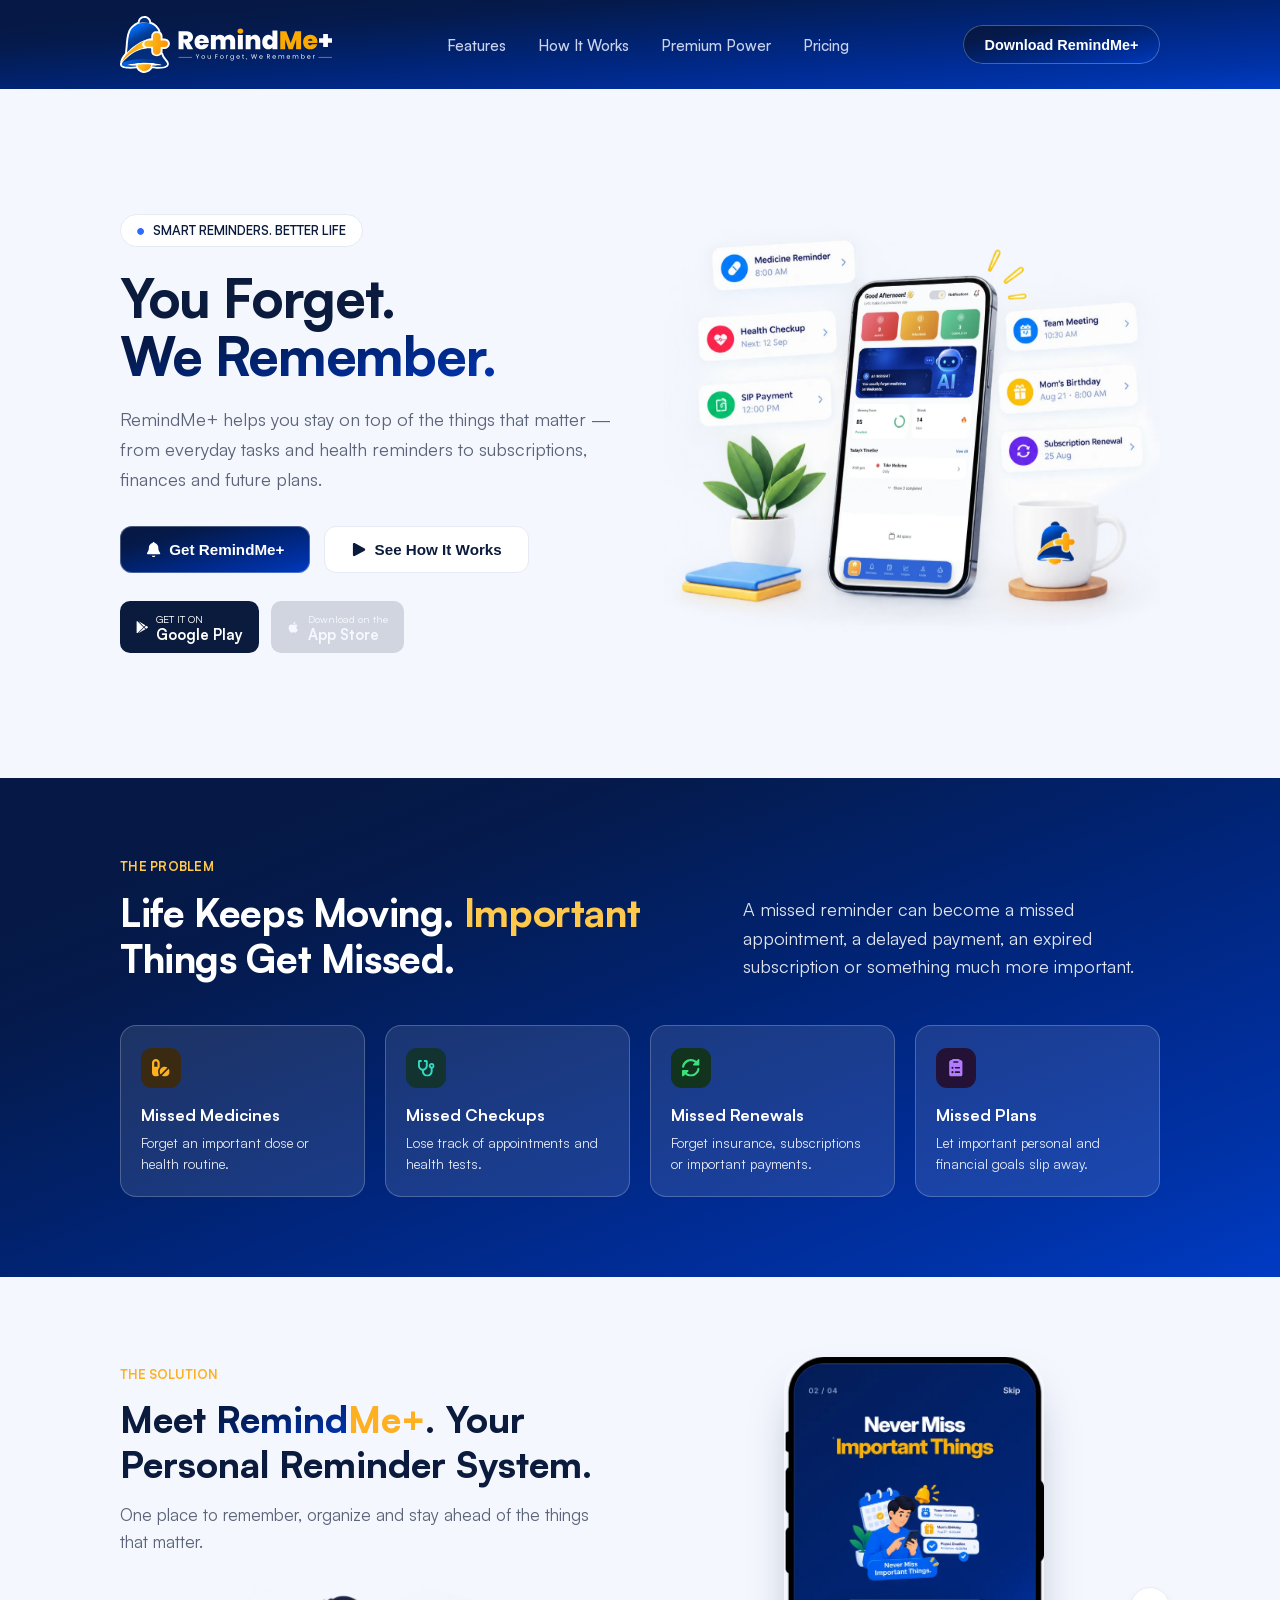
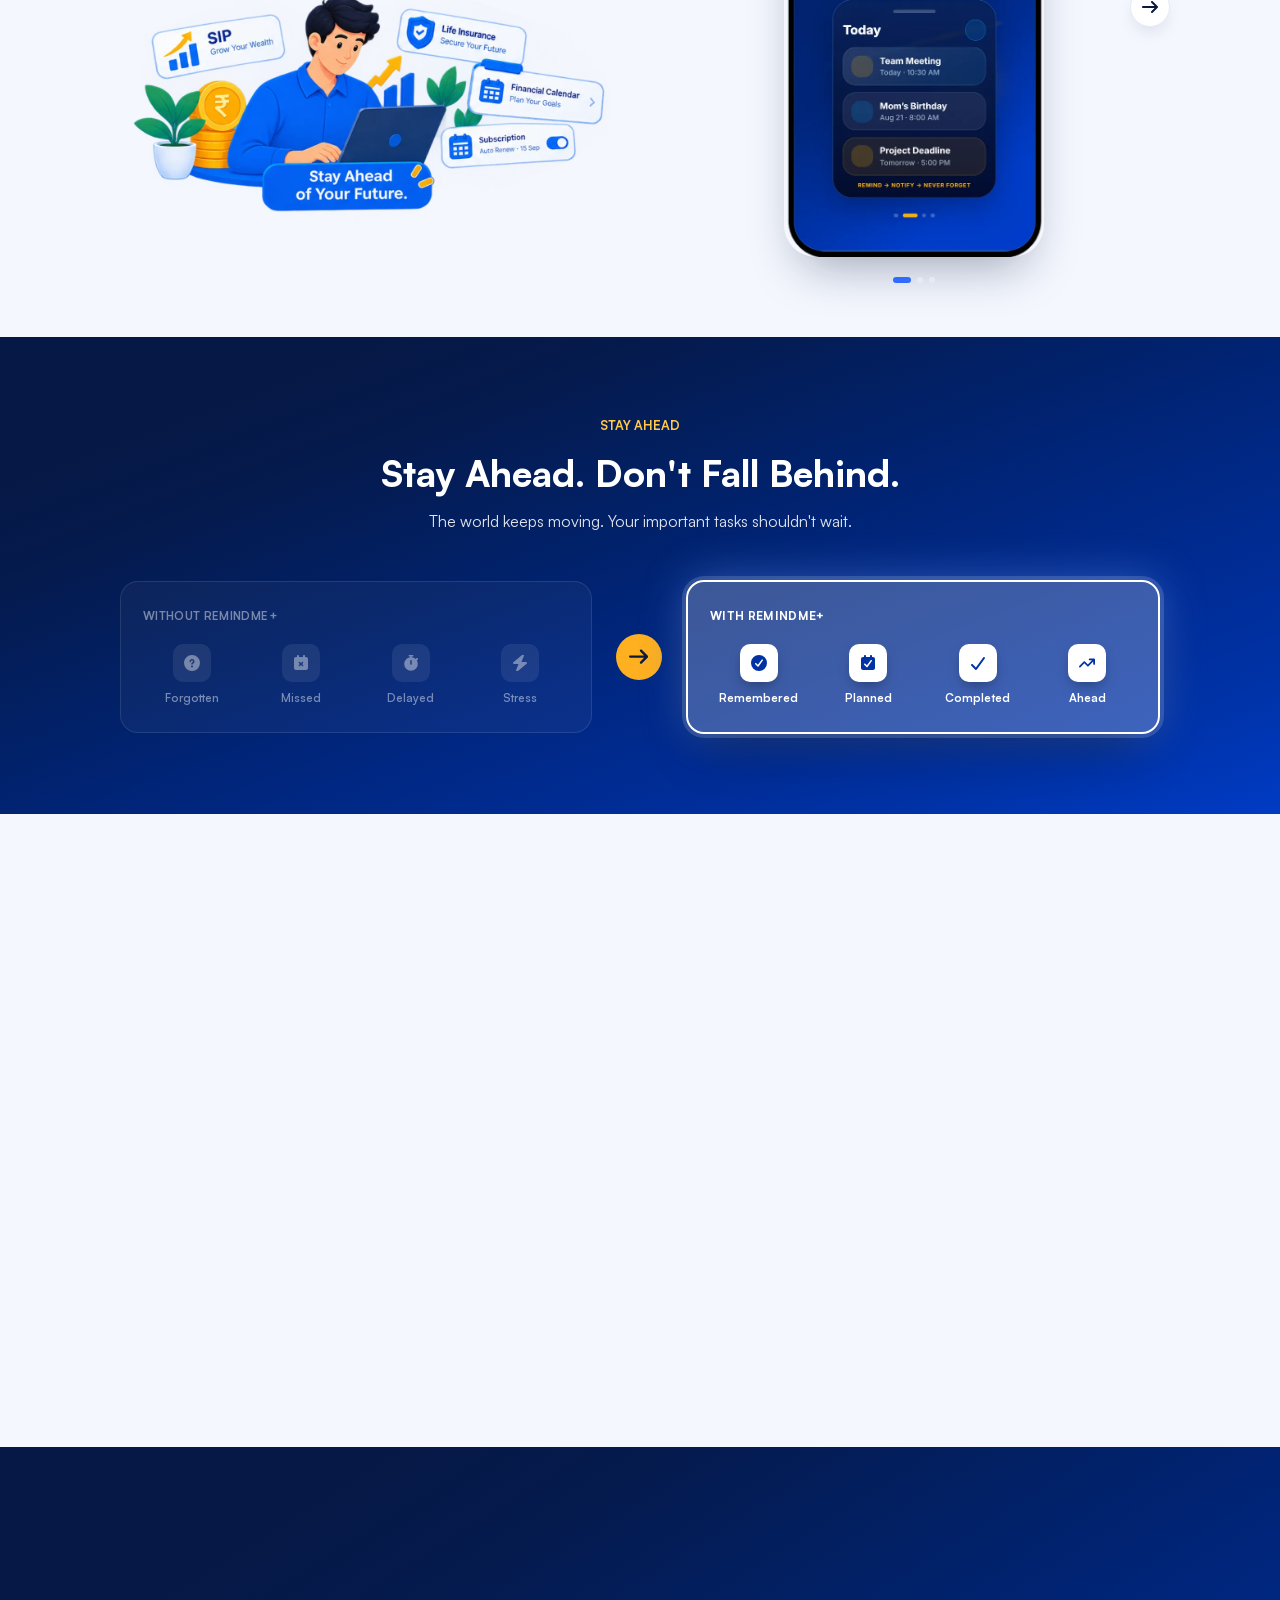
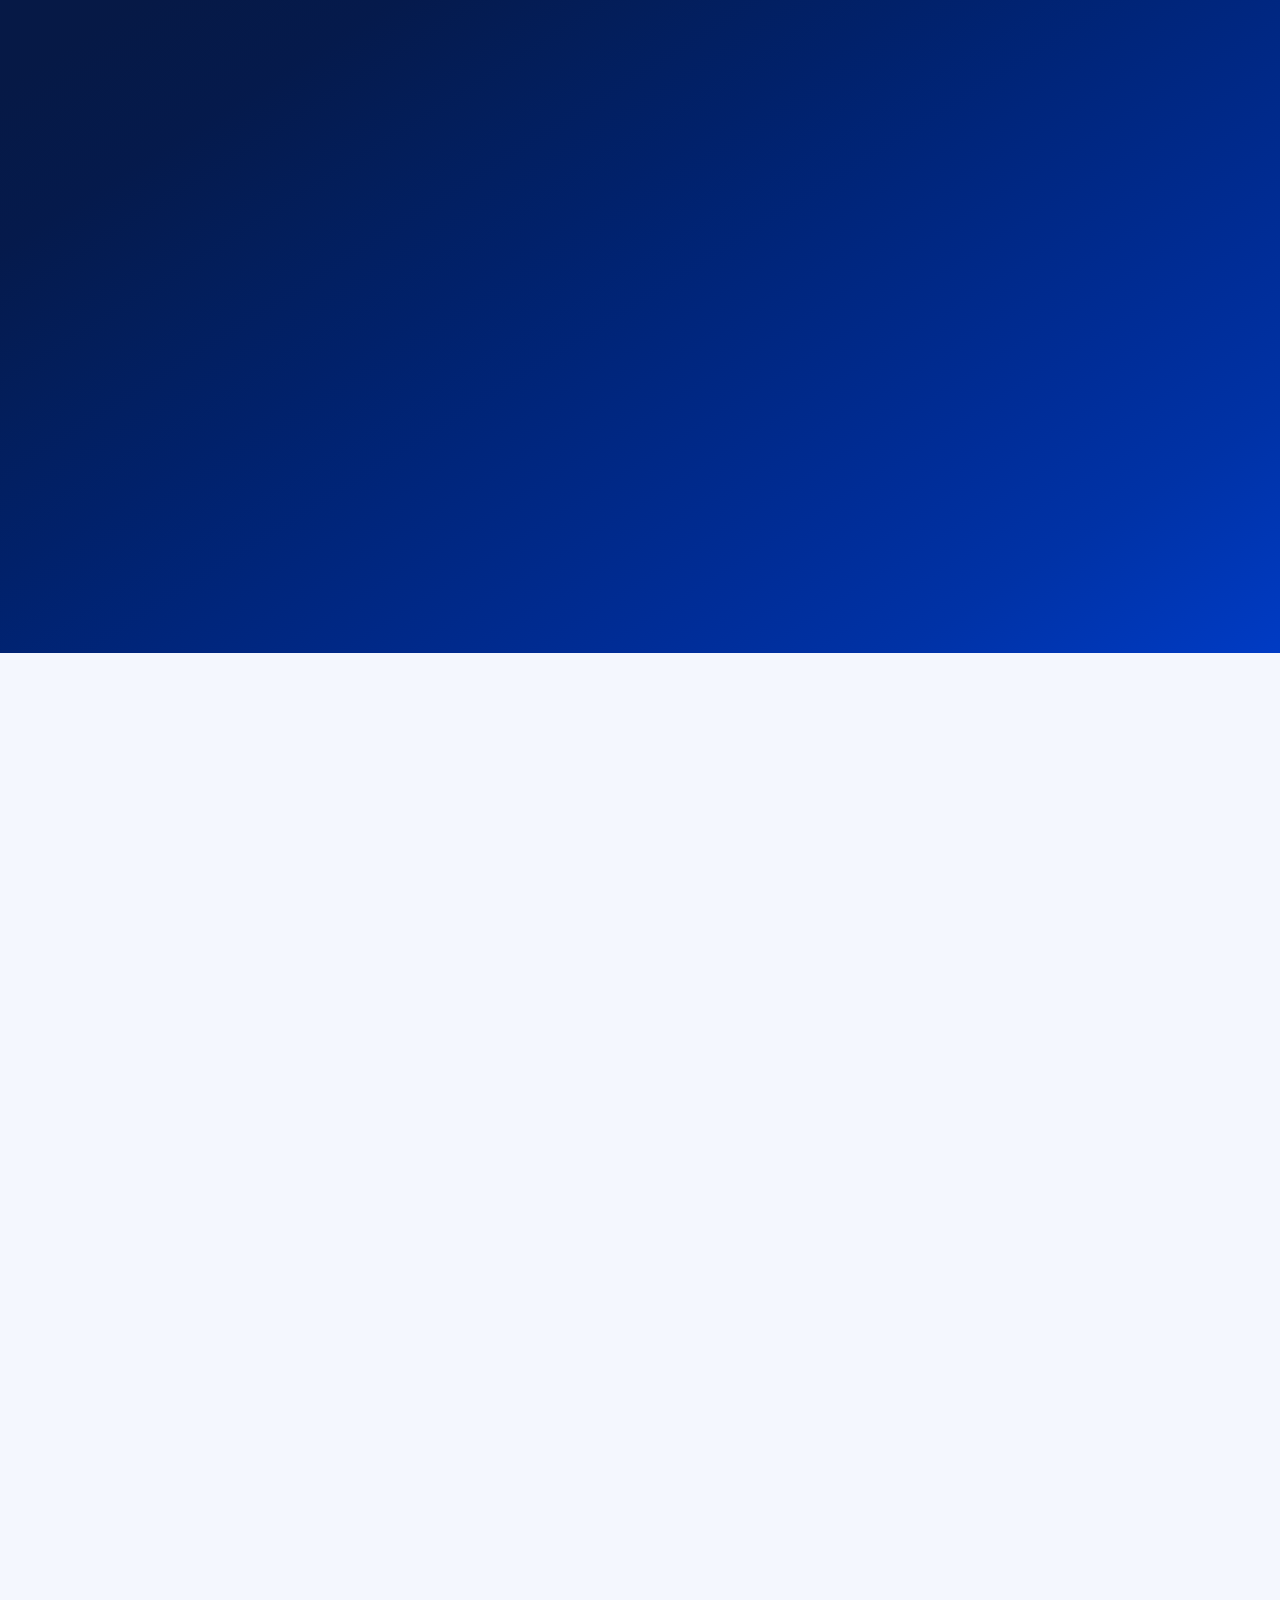
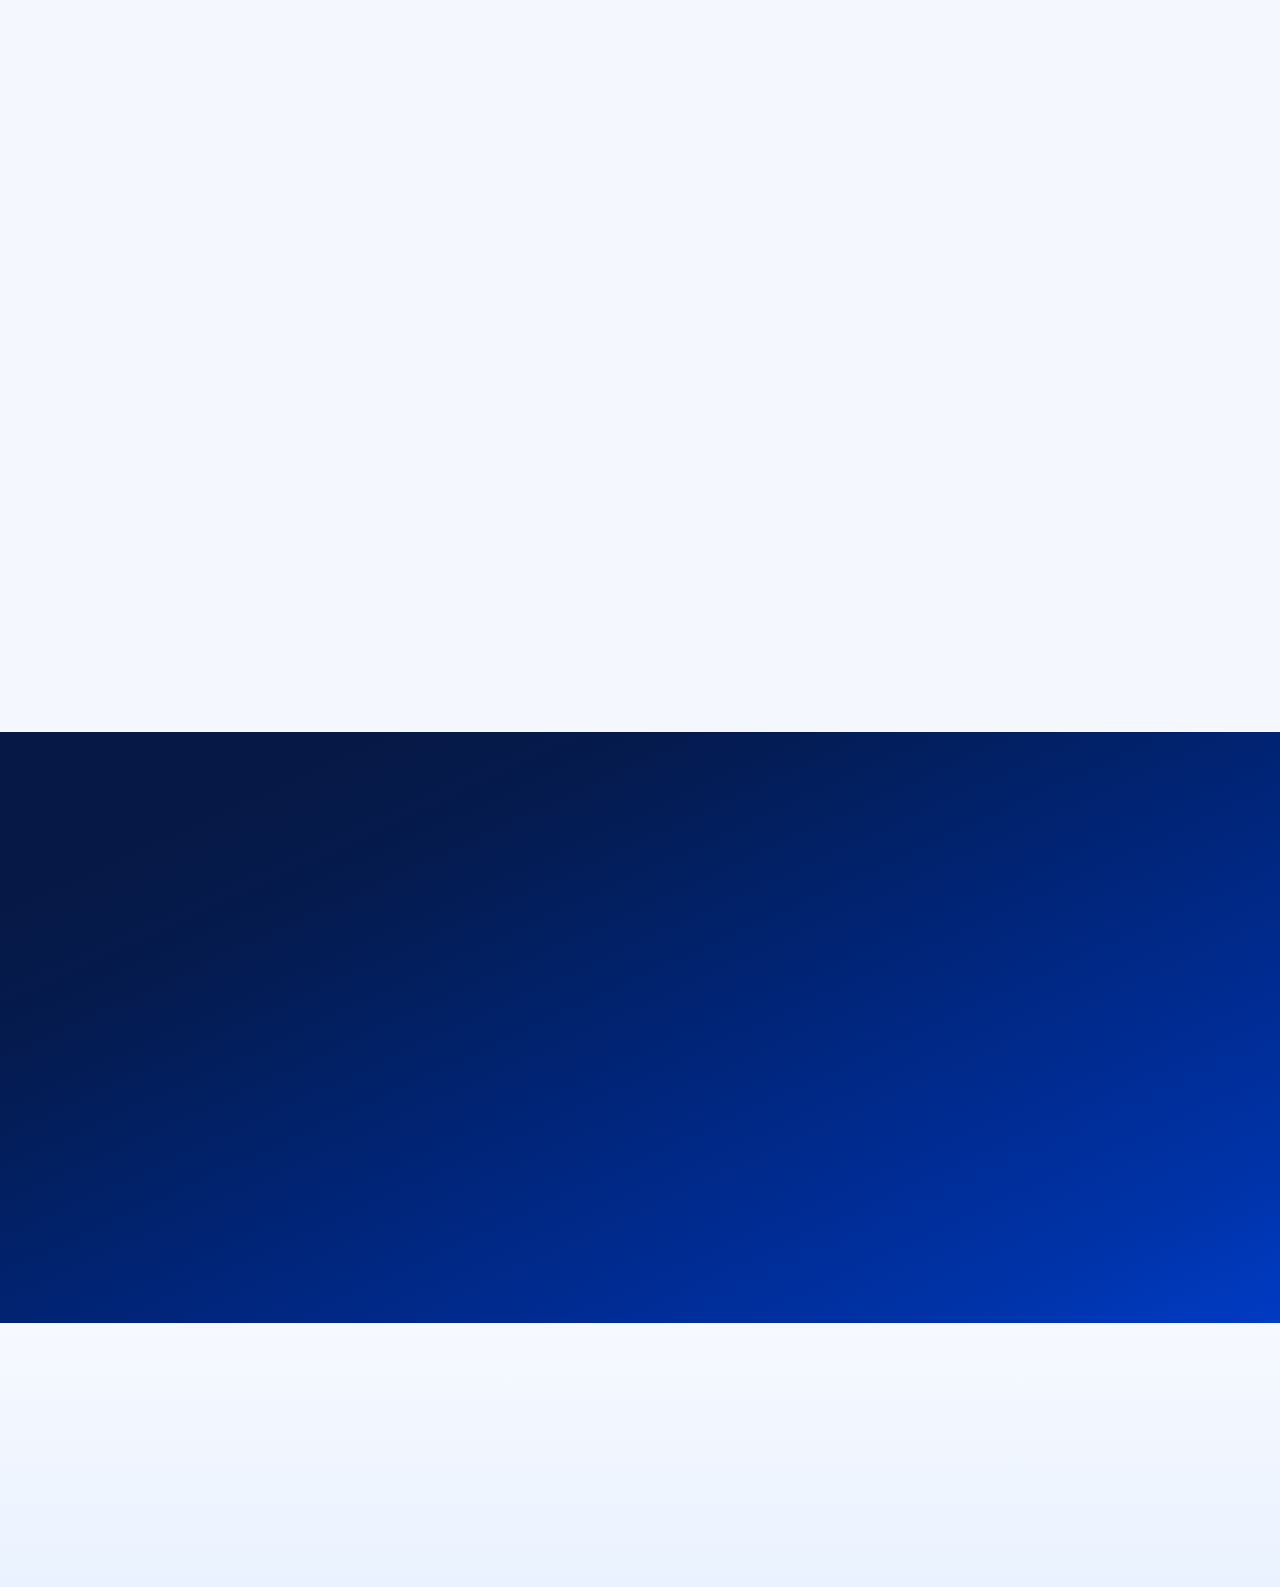
==== index.html @ c51f75a8 "latest updates" ====
<!DOCTYPE html>
<html lang="en">
<head>
<meta charset="UTF-8">
<meta name="color-scheme" content="light only">
<meta name="viewport" content="width=device-width, initial-scale=1, viewport-fit=cover">
<title>RemindMe+ | Smart Reminders. Better Life.</title>
<link rel="preload" href="fonts/Satoshi-Variable.woff2" as="font" type="font/woff2" crossorigin>
<link rel="preload" href="images/Hero_Section.webp" as="image" type="image/webp" fetchpriority="high">
<style>
  @font-face{
    font-family:'Satoshi';
    src:url('fonts/Satoshi-Variable.woff2') format('woff2');
    font-weight:300 900; font-style:normal; font-display:swap;
  }

  :root{
    color-scheme:light;
    --navy:#0B1B3D;
    --navy-2:#102554;
    --blue:#2F6BFF;
    --blue-dark:#2557d6;
    --bg:#F4F7FE;
    --ink:#0B1B3D;
    --muted:#5B6478;
    --card:#FFFFFF;
    --line:#E6EAF5;
    padding-top:env(safe-area-inset-top,0px);
    padding-bottom:env(safe-area-inset-bottom,0px);
  }
  *{box-sizing:border-box; margin:0; padding:0;}
  html{scroll-padding-top:env(safe-area-inset-top,0px); scroll-behavior:smooth;}
  @media (prefers-reduced-motion: reduce){
    html{scroll-behavior:auto;}
  }
  body{
    font-family:'Satoshi', system-ui, -apple-system, 'Segoe UI', sans-serif;
    background:var(--bg);
    color:var(--ink);
    -webkit-font-smoothing:antialiased;
    overflow-x:hidden;
  }
  img{max-width:100%; display:block;}
  .i{width:1em; height:1em; fill:currentColor; display:inline-block; vertical-align:-.125em; flex-shrink:0;}
  a{color:inherit; text-decoration:none;}

  /* NAV */
  header{
    background:var(--navy);
    padding-top:env(safe-area-inset-top,0px);
    position:sticky; top:0; z-index:50;
    transition:transform .3s ease;
  }
  header.header-hidden{transform:translateY(-100%);}
  .nav{
    max-width:1280px; margin:0 auto;
    display:flex; align-items:center; justify-content:space-between;
    padding:16px 24px;
  }
  .logo{display:flex; align-items:center; gap:10px; font-weight:800; font-size:1.15rem; color:#fff;}
  .nav-logo{height:57px; width:auto; display:block;}
  .logo-mark{
    width:34px; height:34px; border-radius:9px;
    background:linear-gradient(145deg,var(--blue),#5C8CFF);
    display:flex; align-items:center; justify-content:center;
    font-size:1rem;
  }
  .nav-links{display:flex; gap:32px; list-style:none;}
  .nav-links a{color:#C9D2EE; font-size:.95rem; font-weight:500; transition:color .15s;}
  .nav-links a:hover, .nav-links a:focus-visible{color:#fff;}
  .nav-cta{
    background:var(--blue); color:#fff; border-radius:999px;
    font-weight:600; font-size:.9rem; border:none; cursor:pointer;
    width:197px; height:39px; display:inline-flex; align-items:center; justify-content:center; white-space:nowrap;
    transition:background .2s ease, transform .2s cubic-bezier(.4,0,.2,1), box-shadow .2s ease;
  }
  .nav-cta:hover{background:var(--blue-dark); transform:scale(1.08); box-shadow:0 8px 20px rgba(47,107,255,.45);}
  .nav-right{display:flex; align-items:center; gap:20px;}
  .burger{display:none; background:none; border:none; cursor:pointer; padding:6px;}
  .burger span{display:block; width:22px; height:2px; background:#fff; margin:5px 0; border-radius:2px;}
  .mobile-menu{display:none; flex-direction:column; gap:4px; background:var(--navy-2); padding:8px 24px 20px;}
  .mobile-menu a{color:#C9D2EE; padding:10px 0; font-weight:500; border-bottom:1px solid rgba(255,255,255,.06);}

  /* HERO */
  .hero{
    max-width:1280px; margin:0 auto;
    display:grid; grid-template-columns:1fr 1fr; gap:48px;
    align-items:center;
    padding:88px 24px 96px;
  }
  .eyebrow{
    display:inline-flex; align-items:center; gap:8px;
    background:var(--card); border:1px solid var(--line);
    padding:7px 16px; border-radius:999px;
    font-size:.8rem; font-weight:600; color:var(--black);
    margin-bottom:22px;
  }
  .eyebrow::before{content:'●'; font-size:.55rem; color:var(--blue);}
  h1{
    font-size:clamp(2.2rem, 4.2vw, 4.5rem);
    line-height:1.08;
    font-weight:800;
    letter-spacing:-0.02em;
  }
  h1 .accent{color:var(--blue);}
  .lede{
    margin-top:20px; font-size:18px; line-height:1.65;
    color:var(--muted); max-width:46ch;
  }
  .hero-ctas{display:flex; gap:14px; margin-top:32px; flex-wrap:wrap;}
  .btn-primary{
    background:var(--blue); color:#fff; padding:14px 26px; border-radius:12px;
    font-weight:600; font-size:.95rem; display:inline-flex; align-items:center; gap:8px;
    border:none; cursor:pointer; transition:background .2s ease, transform .2s cubic-bezier(.4,0,.2,1), box-shadow .2s ease;
  }
  .btn-primary:hover{background:var(--blue-dark); transform:scale(1.08); box-shadow:0 8px 20px rgba(47,107,255,.45);}
  .btn-secondary{
    background:var(--card); color:var(--ink); padding:14px 26px; border-radius:12px;
    font-weight:600; font-size:.95rem; display:inline-flex; align-items:center; gap:8px;
    border:1px solid var(--line); cursor:pointer; transition:background .2s ease, transform .2s cubic-bezier(.4,0,.2,1), box-shadow .2s ease;
  }
  .btn-secondary:hover{background:var(--bg); transform:scale(1.08); box-shadow:0 8px 20px rgba(11,27,61,.2);}
  .store-badges{display:flex; gap:12px; margin-top:28px; align-items:center;}
  .badge{
    display:flex; align-items:center; gap:8px; padding:9px 16px;
    border-radius:10px; background:var(--navy); color:#fff; font-size:.78rem;
  }
  .badge.disabled{background:var(--card); color:var(--muted); border:1px solid var(--line);}
  .badge b{display:block; font-size:.92rem; line-height:1.1;}

  /* HERO VISUAL */
.hero-visual{
  position:relative; display:flex; align-items:center; justify-content:center;
  min-height:480px;
}
.hero-visual-img{
  width:100%; max-width:640px; height:auto; display:block;
}
  .phone{
    position:relative; width:250px; height:510px;
    background:#111726; border-radius:38px; border:6px solid #111726;
    box-shadow:0 30px 60px -20px rgba(11,27,61,.35);
    z-index:5; overflow:hidden;
  }
  .phone .notch{
    position:absolute; top:0; left:50%; transform:translateX(-50%);
    width:90px; height:22px; background:#111726; border-radius:0 0 14px 14px; z-index:3;
  }
  .phone-screen{
    position:absolute; inset:0; background:linear-gradient(180deg,#EEF3FF,#F7FAFF);
    padding:34px 14px 14px; display:flex; flex-direction:column; gap:10px;
  }
  .ps-row{display:flex; justify-content:space-between; font-size:.6rem; color:var(--navy); font-weight:600; padding:0 4px;}
  .ps-card{background:#fff; border-radius:14px; padding:10px; font-size:.62rem; color:var(--muted); box-shadow:0 4px 10px rgba(20,30,60,.06);}
  .ps-ai{background:linear-gradient(135deg,var(--blue),#6A8CFF); color:#fff; border-radius:14px; padding:12px; font-size:.62rem; display:flex; gap:8px; align-items:flex-start;}
  .ps-ai .dot{width:18px; height:18px; border-radius:50%; background:rgba(255,255,255,.25); flex-shrink:0;}
  .ps-grid{display:grid; grid-template-columns:repeat(3,1fr); gap:6px;}
  .ps-tile{border-radius:10px; padding:8px 4px; text-align:center; font-size:.58rem; font-weight:700; color:#fff;}
  .ps-nav{margin-top:auto; background:var(--navy); border-radius:14px; height:34px;}

  .float-card{
    position:absolute; background:var(--card); border-radius:14px;
    padding:10px 14px; box-shadow:0 10px 24px -8px rgba(20,30,60,.18);
    display:flex; align-items:center; gap:10px; z-index:6;
    border:1px solid var(--line); min-width:150px;
  }
  .float-card .ic{
    width:34px; height:34px; border-radius:10px; flex-shrink:0;
    display:flex; align-items:center; justify-content:center; font-size:1rem;
  }
  .float-card .fc-title{font-size:.72rem; font-weight:700;}
  .float-card .fc-sub{font-size:.65rem; color:var(--muted);}

  .fc-medicine{top:6%; left:-6%;} .fc-medicine .ic{background:#DCEBFF; color:#2F6BFF;}
  .fc-health{top:24%; left:-12%;} .fc-health .ic{background:#FFE3E8; color:#FF4D6A;}
  .fc-sip{top:44%; left:-8%;} .fc-sip .ic{background:#DFF6E8; color:#22A45D;}
  .fc-meeting{top:14%; right:-10%;} .fc-meeting .ic{background:#DCEBFF; color:#2F6BFF;}
  .fc-bday{top:34%; right:-14%;} .fc-bday .ic{background:#FFF1D6; color:#E8A013;}
  .fc-sub{top:54%; right:-10%;} .fc-sub .ic{background:#EDE0FF; color:#8A4DFF;}

  .deco{position:absolute; z-index:4;}
  .deco-plant{bottom:2%; left:-2%; width:70px; height:80px;}
  .deco-books{bottom:0; left:16%; width:110px; height:36px;}
  .deco-mug{bottom:4%; right:6%; width:60px; height:60px;}

  .plant-pot{width:44px; height:36px; background:#fff; border:1px solid var(--line); border-radius:6px 6px 14px 14px; margin:0 auto;}
  .plant-leaf{width:8px; height:44px; background:#3BAA5C; border-radius:50% 50% 50% 0; position:absolute; bottom:32px;}
  .books-stack .b1{height:14px; background:#2F6BFF; border-radius:3px; margin-bottom:3px;}
  .books-stack .b2{height:14px; background:#FFB020; border-radius:3px;}
  .mug{width:52px; height:44px; background:#fff; border:1px solid var(--line); border-radius:0 0 20px 20px; position:relative;}
  .mug::after{content:''; position:absolute; right:-14px; top:8px; width:16px; height:20px; border:5px solid #fff; border-left:none; border-radius:0 12px 12px 0;}

  /* PROBLEM SECTION */
  .problem{background:var(--navy); color:#fff; padding:80px 24px;}
  .problem-inner{max-width:1280px; margin:0 auto;}
  .problem-top{display:grid; grid-template-columns:1.4fr 1fr; gap:40px; align-items:end; margin-bottom:44px;}
  .problem-eyebrow{color:#FFB020; font-size:.8rem; font-weight:700; letter-spacing:.02em; margin-bottom:14px; display:block;}
  .problem-title{font-size:clamp(1.7rem,3vw,2.4rem); font-weight:800; line-height:1.2; letter-spacing:-0.01em;}
  .problem-title .hl{color:#FFB020;}
  .problem-desc{color:#AEB8DA; font-size:18px; line-height:1.6; max-width:1fr;}
  .problem-grid{display:grid; grid-template-columns:repeat(4,1fr); gap:20px;}
  .problem-card{
    background:rgba(255,255,255,.04); border:1px solid rgba(255,255,255,.08);
    border-radius:16px; padding:22px 20px; transition:transform .15s, background .15s;
  }
  .problem-card:hover{background:rgba(255,255,255,.07); transform:translateY(-3px);}
  .problem-ic{width:40px; height:40px; border-radius:11px; display:flex; align-items:center; justify-content:center; font-size:1.1rem; margin-bottom:16px;}
  .problem-card h3{font-size:1.02rem; font-weight:700; margin-bottom:6px;}
  .problem-card p{font-size:.85rem; color:#AEB8DA; line-height:1.55;}

  @media (max-width: 980px){
    .problem-top{grid-template-columns:1fr; text-align:center;}
    .problem-desc{margin:0 auto;}
    .problem-grid{grid-template-columns:1fr 1fr;}
  }
  @media (max-width: 560px){
    .problem-grid{grid-template-columns:1fr;}
  }

  @media (max-width: 980px){
    .nav-links{display:none;}
    .burger{display:block;}
    .mobile-menu.open{display:flex;}
    .hero{grid-template-columns:1fr; padding-top:56px; text-align:center;}
    .lede{margin-left:auto; margin-right:auto;}
    .hero-ctas, .store-badges{justify-content:center;}
    .hero-visual{margin-top:40px; min-height:420px;}
    .float-card{display:none;}
    .deco{display:none;}
  }
  @media (max-width: 480px){
    .nav-cta{display:none;}
    .phone{width:210px; height:430px;}
  }

  /* SOLUTION SECTION */
  .solution{padding:80px 24px; background:var(--bg);}
  .solution-inner{max-width:1280px; margin:0 auto; display:grid; grid-template-columns:1fr 1fr; gap:56px; align-items:center;}
  .solution-eyebrow{color:#FFB020; font-size:.8rem; font-weight:700; margin-bottom:14px; display:block;}
  .solution-title{font-size:clamp(1.7rem,3vw,2.3rem); font-weight:800; line-height:1.22; margin-bottom:14px;}
  .solution-title .blue{color:var(--blue);}
  .solution-desc{color:var(--muted); font-size:17px; line-height:1.6; max-width:1fr; margin-bottom:32px;}

  .illustration{
  position:relative; border-radius:22px; overflow:hidden; min-height:260px;
}
.illustration-img{width:100%; height:auto; display:block; border-radius:22px;}

.phone-carousel{position:relative; display:flex; align-items:center; justify-content:center; min-height:420px;}
.carousel-frame{
  position:relative; width:260px; height: 500px; border-radius:32px; overflow:hidden;
  box-shadow:0 24px 50px -18px rgba(11,27,61,.4);
}
.carousel-slide{
  position:absolute; inset:0; width:100%; height:100%; object-fit:cover;
  opacity:0; transition:opacity .3s ease;
}
.carousel-slide.active{opacity:1;}
.cp-dots{position:absolute; bottom:-26px; left:50%; transform:translateX(-50%); display:flex; gap:6px;}
.cp-dots span{cursor:pointer; transition:all .3s ease; width:6px; height:6px; border-radius:50%; background:var(--line);}
.cp-dots span.active{background:var(--blue); width:18px; border-radius:4px;}
.cp-next{
  position:absolute; right:-10px; top:50%; transform:translateY(-50%);
  width:40px; height:40px; border-radius:50%; background:#fff; border:1px solid var(--line);
  display:flex; align-items:center; justify-content:center; cursor:pointer;
  box-shadow:0 8px 18px -6px rgba(20,30,60,.15); z-index:5;
}

  @media (max-width: 980px){
    .solution-inner{grid-template-columns:1fr; text-align:center;}
    .solution-desc{margin:0 auto 32px;}
    .phone-carousel{margin-top:20px;}
    .carousel-phone.dim{display:none;}
  }
  @media (max-width: 480px){
    .carousel-phone{width:190px; height:340px; padding:18px 12px;}
  }

  /* STAY AHEAD SECTION */
  .stayahead{background:var(--navy); padding:80px 24px; text-align:center;}
  .stayahead-eyebrow{color:#FFB020; font-size:.8rem; font-weight:700; display:block; margin-bottom:14px;}
  .stayahead h2{color:#fff; font-size:clamp(1.7rem,3vw,2.3rem); font-weight:800; margin-bottom:12px;}
  .stayahead-sub{color:#AEB8DA; font-size:1rem; margin-bottom:48px;}
  .compare{max-width:1000px; margin:0 auto; display:flex; align-items:center; gap:24px;}
  .compare-panel{
    flex:1; background:rgba(255,255,255,.04); border:1px solid rgba(255,255,255,.08);
    border-radius:18px; padding:26px 22px;
  }
  .compare-panel.with{border-color:var(--blue); background:rgba(47,107,255,.08);}
  .compare-label{font-size:.72rem; font-weight:700; letter-spacing:.03em; color:#8A93B5; text-align:left; margin-bottom:20px;}
  .compare-panel.with .compare-label{color:#8FB4FF;}
  .compare-grid{display:grid; grid-template-columns:repeat(4,1fr); gap:12px;}
  .compare-item{display:flex; flex-direction:column; align-items:center; gap:8px;}
  .compare-ic{width:38px; height:38px; border-radius:10px; display:flex; align-items:center; justify-content:center; font-size:1rem; background:rgba(255,255,255,.06); color:#AEB8DA;}
  .compare-panel.with .compare-ic{background:rgba(47,107,255,.18); color:#8FB4FF;}
  .compare-item span{font-size:.72rem; color:#C9D2EE; font-weight:600;}
  .compare-arrow{
    width:46px; height:46px; border-radius:50%; background:#FFB020; color:var(--navy);
    display:flex; align-items:center; justify-content:center; font-size:1.2rem; font-weight:700;
    flex-shrink:0;
  }

  @media (max-width: 760px){
    .compare{flex-direction:column;}
    .compare-arrow{transform:rotate(90deg);}
    .compare-grid{grid-template-columns:repeat(4,1fr);}
  }
  @media (max-width: 480px){
    .compare-grid{grid-template-columns:repeat(2,1fr); row-gap:18px;}
  }

  /* HOW IT WORKS SECTION */
  .howitworks{padding:80px 24px; background:var(--bg);}
  .hiw-inner{max-width:1280px; margin:0 auto; display:grid; grid-template-columns:1fr 1fr; gap:56px; align-items:center;}
.hiw-visual{
  position:relative; border-radius:22px; overflow:visible; min-height:280px;
  display:flex; align-items:center; justify-content:center;
}
.hiw-visual-img{width:118.0%; max-width:none; flex:none; height:auto; display:block;}

  .hiw-eyebrow{color:#FFB020; font-size:.8rem; font-weight:700; display:block; margin-bottom:14px;}
  .hiw-title{font-size:clamp(1.7rem,3vw,2.3rem); font-weight:800; margin-bottom:30px;}
  .hiw-steps{display:flex; flex-direction:column; gap:14px;}
  .hiw-step{
    background:var(--card); border:1px solid var(--line); border-radius:14px;
    padding:18px 20px; display:flex; align-items:flex-start; gap:16px;
  }
  .hiw-num{
    width:32px; height:32px; border-radius:9px; background:#DCEBFF; color:var(--blue);
    display:flex; align-items:center; justify-content:center; font-weight:800; font-size:.85rem; flex-shrink:0;
  }
  .hiw-step h3{font-size:.98rem; font-weight:700; margin-bottom:4px;}
  .hiw-step p{font-size:.85rem; color:var(--muted); line-height:1.5;}
  .hiw-ic{margin-left:auto; font-size:1.1rem; color:var(--blue); flex-shrink:0; padding-top:2px;}

  @media (max-width: 980px){
    .hiw-inner{grid-template-columns:1fr;}
    .hiw-title{text-align:center;}
  }

  /* EXPERIENCE SECTION */
  .experience{background:var(--navy); padding:80px 24px; text-align:center;}
  .exp-eyebrow{color:#FFB020; font-size:.8rem; font-weight:700; display:block; margin-bottom:14px;}
  .experience h2{color:#fff; font-size:clamp(1.7rem,3vw,2.3rem); font-weight:800; margin-bottom:10px;}
  .exp-sub{color:#AEB8DA; font-size:.98rem; max-width:60ch; margin:0 auto 50px;}
  .exp-phones{display:flex; justify-content:center; align-items:center; gap:28px; flex-wrap:wrap;}

  .exp-splash{
    width:230px; height:470px; border-radius:34px; border:6px solid #06122B;
    background:linear-gradient(180deg,#12224D,#0A1730);
    display:flex; flex-direction:column; align-items:center; justify-content:center; gap:10px;
    position:relative;
  }
  .exp-splash .bell{font-size:2.6rem;}
  .exp-splash .brand{color:#fff; font-weight:800; font-size:1.3rem;}
  .exp-splash .brand .plus{color:#FFB020;}
  .exp-splash .tag{color:#8FA0D0; font-size:.72rem;}
  .exp-splash .loading{position:absolute; bottom:24px; color:#5C6EA0; font-size:.62rem; letter-spacing:.05em;}

  .exp-app{
    width:230px; height:470px; border-radius:34px; border:6px solid #0E1729;
    background:linear-gradient(180deg,#EEF3FF,#F7FAFF); text-align:left;
    padding:22px 14px; display:flex; flex-direction:column; gap:10px; color:var(--navy);
  }
  .exp-app .top{display:flex; justify-content:space-between; font-size:.68rem; font-weight:700;}
  .exp-app .badges{display:flex; gap:6px;}
  .exp-app .badges div{flex:1; height:26px; border-radius:8px; color:#fff; font-size:.62rem; display:flex; align-items:center; justify-content:center; font-weight:700;}
  .exp-app .ai{background:linear-gradient(135deg,var(--blue),#6A8CFF); color:#fff; border-radius:12px; padding:10px; font-size:.6rem; display:flex; gap:8px;}
  .exp-app .stats{display:flex; justify-content:space-between; font-size:.62rem; color:var(--muted); background:#fff; border-radius:12px; padding:10px; box-shadow:0 4px 10px rgba(20,30,60,.06);}
  .exp-app .timeline{background:#fff; border-radius:12px; padding:10px; font-size:.62rem; box-shadow:0 4px 10px rgba(20,30,60,.06);}
  .exp-app .timeline b{display:block; font-size:.68rem; margin-bottom:4px;}
  .exp-app .navbar{margin-top:auto; background:var(--navy); border-radius:12px; height:32px;}

  @media (max-width: 560px){
    .exp-splash, .exp-app{width:190px; height:390px;}
  }

  /* PREMIUM SECTION */
  .premium{padding:80px 24px; background:var(--bg); text-align:center;}
  .premium-eyebrow{color:#FFB020; font-size:.8rem; font-weight:700; display:block; margin-bottom:14px;}
  .premium h2{font-size:clamp(1.6rem,3vw,2.2rem); font-weight:800; margin-bottom:10px;}
  .premium h2 .blue{color:var(--blue);}
  .premium-sub{color:var(--muted); font-size:.98rem; margin-bottom:48px;}

  .premium-panel{
  max-width:1100px; margin:0 auto; border-radius:22px; overflow:hidden;
}
.premium-panel-img{width:100%; height:auto; display:block;}

  @media (max-width: 900px){
    .premium-panel{grid-template-columns:1fr; text-align:center;}
    .pp-col-title{justify-content:center;}
    .pp-item{justify-content:flex-start;}
  }

  /* PRICING SECTION */
  .pricing{padding:80px 24px; background:var(--bg); text-align:center;}
  .pricing-eyebrow{color:#FFB020; font-size:.8rem; font-weight:700; display:block; margin-bottom:14px;}
  .pricing h2{font-size:clamp(1.6rem,3vw,2.2rem); font-weight:800; margin-bottom:10px;}
  .pricing-sub{color:var(--muted); font-size:.98rem; margin-bottom:48px;}
  .pricing-grid{max-width:1000px; margin:0 auto; display:grid; grid-template-columns:repeat(3,1fr); gap:22px; align-items:start;}
  .plan{
    background:var(--card); border:1px solid var(--line); border-radius:18px;
    padding:26px 22px 28px; text-align:left; position:relative;
  }
  .plan.popular{background:var(--navy); color:#fff; transform:translateY(-14px); box-shadow:0 24px 50px -20px rgba(11,27,61,.4);}
  .plan-badge{position:absolute; top:-13px; left:22px; background:#FFB020; color:var(--navy); font-size:.65rem; font-weight:800; padding:4px 12px; border-radius:999px;}
  .plan-tier{font-size:.72rem; font-weight:700; color:var(--blue); margin-bottom:10px;}
  .plan.popular .plan-tier{color:#FFB020;}
  .plan-price{font-size:1.9rem; font-weight:800; margin-bottom:4px;}
  .plan-price span{font-size:.8rem; font-weight:500; color:var(--muted);}
  .plan.popular .plan-price span{color:#AEB8DA;}
  .plan-old{font-size:1rem; font-weight:500; color:var(--muted); text-decoration:line-through; margin-right:6px;}
  .plan-tax{font-size:.7rem; font-weight:500; color:var(--muted); margin-bottom:10px;}
  .plan.popular .plan-tax{color:#AEB8DA;}
  .plan-save{display:inline-block; font-size:.72rem; font-weight:700; color:#0A7A3D; background:rgba(10,122,61,.1); padding:3px 10px; border-radius:999px; margin-bottom:10px;}
  .plan-desc{font-size:.8rem; color:var(--muted); margin-bottom:18px; min-height:34px;}
  .plan.popular .plan-desc{color:#C9D2EE;}
  .plan-features{list-style:none; margin-bottom:22px;}
  .plan-features li{display:flex; align-items:flex-start; gap:8px; font-size:.8rem; padding:5px 0; color:var(--ink);}
  .plan.popular .plan-features li{color:#E7EBFA;}
  .plan-features li::before{content:'✓'; color:var(--blue); font-weight:700;}
  .plan.popular .plan-features li::before{color:#FFB020;}
  .plan-btn{display:block; width:100%; text-align:center; padding:12px; border-radius:10px; font-weight:700; font-size:.85rem; border:1px solid var(--blue); color:var(--blue); background:transparent; cursor:pointer; transition:background .2s ease, transform .2s cubic-bezier(.4,0,.2,1), box-shadow .2s ease;}
  .plan-btn:hover{transform:scale(1.08); box-shadow:0 8px 20px rgba(47,107,255,.35);}
  .plan.popular .plan-btn{background:#FFB020; border-color:#FFB020; color:var(--navy);}
  .plan.popular .plan-btn:hover{box-shadow:0 8px 20px rgba(255,176,32,.45);}

  @media (max-width: 900px){
    .pricing-grid{grid-template-columns:1fr; max-width:400px;}
    .plan.popular{transform:none; order:-1;}
  }
  .solution-title .orange{color:#FFB020;}

  /* FINAL CTA SECTION */
  .final-cta{background:var(--navy); padding:80px 24px;}
  .fc-inner{max-width:1200px; margin:0 auto; display:grid; grid-template-columns:1fr 1.1fr; gap:48px; align-items:center;}
  .fc-illustration{
  position:relative; border-radius:22px; overflow:hidden; min-height:220px;
}
.fc-illustration-img{width:100%; height:auto; display:block; border-radius:22px;}

 .fc-brand{margin-bottom:24px;}
.fc-logo{height:81px; width:auto; display:block;}
  .final-cta h2{color:#fff; font-size:clamp(1.7rem,3vw,2.4rem); font-weight:800; line-height:1.2; margin-bottom:14px;}
  .final-cta h2 .blue{color:#6FA0FF;}
  .fc-sub{color:#AEB8DA; font-size:.98rem; margin-bottom:28px;}
  .fc-buttons{display:flex; gap:14px; margin-bottom:26px; flex-wrap:wrap;}
  .fc-store{display:flex; gap:12px;}
  .fc-store .badge{background:#0A1730; border:1px solid rgba(255,255,255,.1);}

  @media (max-width: 900px){
    .fc-inner{grid-template-columns:1fr; text-align:center;}
    .fc-buttons, .fc-store{justify-content:center;}
    .fc-brand{justify-content:center;}
    .fc-illustration{margin-top:20px;}
  }

  /* FOOTER */
  footer{background:var(--bg); padding:56px 24px 0;}
  .footer-inner{max-width:1200px; margin:0 auto;}
  .footer-top{display:grid; grid-template-columns:1.2fr 1fr 1.4fr auto; gap:32px; align-items:start; padding-bottom:36px;}
  .footer-brand{display:flex; align-items:center; gap:10px;}
  .footer-logo{width:230px; max-width:100%; height:auto; display:block;}
  .footer-brand .mark{width:32px; height:32px; border-radius:9px; background:linear-gradient(145deg,var(--blue),#5C8CFF); display:flex; align-items:center; justify-content:center; font-size:.9rem;}
  .footer-brand b{font-weight:800; font-size:1.1rem;}
  .footer-brand .plus{color:#FFB020;}
  .footer-tag{font-size:.72rem; color:var(--muted); margin-top:4px; margin-left:42px;}
  .footer-nav{display:flex; flex-direction:column; gap:12px; font-size:.85rem;}
  .footer-nav a{color:var(--ink);}
  .footer-nav a.link{color:var(--blue);}
  .footer-contact{display:flex; flex-direction:column; gap:14px; font-size:.8rem; color:var(--muted);}
  .footer-contact b{display:block; color:var(--ink); font-weight:700; font-size:.78rem; margin-bottom:2px;}
  .footer-social{display:flex; gap:10px;}
  .footer-social a{width:34px; height:34px; border-radius:50%; background:var(--navy); color:#fff; display:flex; align-items:center; justify-content:center; font-size:.85rem;}
  .footer-line{border-top:1px solid var(--line); padding:20px 0; font-size:.75rem; color:var(--muted); text-align:right;}

  @media (max-width: 900px){
    .footer-top{grid-template-columns:1fr 1fr; row-gap:28px;}
    .footer-tag{margin-left:0; margin-top:8px;}
    .footer-social{grid-column:1 / -1;}
    .footer-line{text-align:center;}
  }
  @media (max-width: 560px){
    .footer-top{grid-template-columns:1fr; text-align:center;}
    .footer-brand{justify-content:center;}
    .footer-tag{margin-left:0;}
    .footer-social{justify-content:center;}
  }
  /* DESKTOP SIDE PADDING — fixed 120px left/right on larger screens */
  @media (min-width: 1200px){
    .nav,
    .mobile-menu,
    .hero,
    .problem,
    .solution,
    .stayahead,
    .howitworks,
    .experience,
    .premium,
    .pricing,
    .final-cta,
    footer{
      padding-left:120px;
      padding-right:120px;
    }
    .hero,
    .problem,
    .solution,
    .stayahead,
    .howitworks,
    .experience,
    .premium,
    .pricing,
    .final-cta{
      padding-top:80px;
      padding-bottom:80px;
    }
    /* Remove fixed-width caps so content always fills the space between
       the fixed 120px side paddings, on every desktop screen size */
    .nav,
    .hero,
    .problem-inner,
    .solution-inner,
    .hiw-inner,
    .compare,
    .premium-panel,
    .pricing-grid,
    .fc-inner,
    .footer-inner{
      max-width:none;
    }
  }

  /* PERFORMANCE: skip layout/paint of offscreen sections */
  .solution,.stayahead,.howitworks,.experience,.premium,.pricing,.final-cta,footer{content-visibility:auto; contain-intrinsic-size:auto 700px;}
  .hero-visual-img,.carousel-slide,.problem-card,.hiw-step,.compare-panel,.wipe-lr{will-change:auto;}

  /* ANIMATIONS */
  .hero{overflow-x:clip;}
  .hero-visual-img{animation:heroSlideIn .5s ease-out both;}
  @keyframes heroSlideIn{
    from{opacity:0; transform:translateX(30px);}
    to{opacity:1; transform:translateX(0);}
  }
  .problem-card.reveal{opacity:0;}
  .problem-card.reveal.in{
    opacity:1;
    animation:revealUp .45s ease-out backwards;
    animation-delay:var(--d,0s);
  }
  @keyframes revealUp{
    from{opacity:0; transform:translateY(20px);}
    to{opacity:1; transform:translateY(0) scale(1);}
  }
  @media (prefers-reduced-motion: reduce){
    .hero-visual-img,.problem-card.reveal.in{animation:none;}
    .problem-card.reveal{opacity:1;}
  }

  /* STAY AHEAD — panels slide in from opposite sides */
  .stayahead{overflow-x:clip;}
  .compare-panel.slide-l,.compare-panel.slide-r,.compare-arrow.slide-fade{opacity:0;}
  .compare.in .compare-panel.slide-l{animation:slideFromLeft .55s ease-out both;}
  .compare.in .compare-panel.slide-r{animation:slideFromRight .55s ease-out both;}
  .compare.in .compare-arrow.slide-fade{animation:fadeIn .35s ease .3s both;}
  @keyframes slideFromLeft{from{opacity:0; transform:translateX(-40px);} to{opacity:1; transform:translateX(0);}}
  @keyframes slideFromRight{from{opacity:0; transform:translateX(40px);} to{opacity:1; transform:translateX(0);}}
  @keyframes fadeIn{from{opacity:0;} to{opacity:1;}}
  @media (prefers-reduced-motion: reduce){
    .compare-panel.slide-l,.compare-panel.slide-r,.compare-arrow.slide-fade{opacity:1;}
    .compare.in .compare-panel,.compare.in .compare-arrow{animation:none;}
  }

  /* HOW IT WORKS — steps reveal one by one */
  .hiw-step.reveal{opacity:0;}
  .hiw-step.reveal.in{
    opacity:1;
    animation:stepReveal .45s ease-out backwards;
    animation-delay:var(--d,0s);
  }
  @keyframes stepReveal{
    from{opacity:0; transform:translateX(24px);}
    to{opacity:1; transform:translateX(0) scale(1);}
  }
  @media (prefers-reduced-motion: reduce){
    .hiw-step.reveal{opacity:1;}
    .hiw-step.reveal.in{animation:none;}
  }
  /* BRAND BLUE — replaces the dark navy section backgrounds with the
     light blue from the logo icon (#0068F2) */
  /* gradient sampled from Dashboard_BG.png */
  :root{
    --brand-blue:#0032a6;
    --brand-grad:linear-gradient(to bottom right,#061946 0%,#061946 15%,#051a4c 25%,#031e5b 35%,#01216a 45%,#00257a 55%,#002989 65%,#002d98 75%,#0032a6 85%,#003bc4 100%);
  }
  header,
  .problem,
  .stayahead,
  .experience,
  .final-cta,
  .plan.popular{background:var(--brand-blue) var(--brand-grad);}
  .mobile-menu{background:#031e5b;}
  .plan.popular{box-shadow:0 24px 50px -20px rgba(0,50,166,.55);}

  /* blue buttons use the same gradient (thin light edge keeps them visible on dark sections) */
  .nav-cta,
  .btn-primary{
    background:var(--brand-blue) var(--brand-grad);
    box-shadow:inset 0 0 0 1px rgba(255,255,255,.28);
    transition:filter .2s ease, transform .2s cubic-bezier(.4,0,.2,1), box-shadow .2s ease;
  }
  .nav-cta:hover,
  .btn-primary:hover{
    background:var(--brand-blue) var(--brand-grad);
    filter:brightness(1.3);
    box-shadow:inset 0 0 0 1px rgba(255,255,255,.45), 0 8px 20px rgba(0,50,166,.5);
  }

  /* blue text on light backgrounds uses the same gradient */
  h1 .accent,
  .solution-title .blue,
  .premium h2 .blue,
  .plan:not(.popular) .plan-tier,
  .plan:not(.popular) .plan-btn{
    background:var(--brand-grad);
    -webkit-background-clip:text; background-clip:text;
    -webkit-text-fill-color:transparent; color:transparent;
    -webkit-box-decoration-break:clone; box-decoration-break:clone;
  }
  .plan:not(.popular) .plan-btn{border-color:#0032a6;}
  /* small icons / tiles / links can't hold a gradient fill: use the mid-tone of it */
  .hiw-num,.hiw-ic,.footer-nav a.link,
  .plan:not(.popular) .plan-features li::before{color:#002d98;}

  /* text on the blue backgrounds */
  .problem-eyebrow,.stayahead-eyebrow,.exp-eyebrow,.problem-title .hl{color:#FFC94D;}
  .problem-desc,.problem-card p,.stayahead-sub,.exp-sub,.fc-sub,
  .plan.popular .plan-price span,.plan.popular .plan-tax,.plan.popular .plan-desc{color:rgba(255,255,255,.88);}
  .plan.popular .plan-features li{color:#fff;}
  .final-cta h2 .blue{color:#FFC94D;}

  /* cards/panels on the blue backgrounds */
  .problem-card{background:rgba(255,255,255,.10); border-color:rgba(255,255,255,.22);}
  .problem-card:hover{background:rgba(255,255,255,.16);}
  .compare-panel{background:rgba(255,255,255,.10); border-color:rgba(255,255,255,.22);}
  .compare-panel.with{background:rgba(255,255,255,.20); border-color:#fff;}
  .compare-label,.compare-panel.with .compare-label{color:rgba(255,255,255,.8);}
  .compare-ic,.compare-panel.with .compare-ic{background:rgba(255,255,255,.22); color:#fff;}
  .compare-item span{color:#fff;}
  /* SOLUTION — left image reveals left to right on scroll */
  .wipe-lr{opacity:0;}
  .wipe-lr.in{animation:wipeLR .6s ease-out both;}
  @keyframes wipeLR{
    from{opacity:0; transform:translateX(-30px);}
    to{opacity:1; transform:translateX(0);}
  }
  @media (prefers-reduced-motion: reduce){
    .wipe-lr{opacity:1;}
    .wipe-lr.in{animation:none;}
  }
  /* PRICING — all three cards the same size */
  .pricing-grid{align-items:stretch;}
  .plan{display:flex; flex-direction:column; height:100%;}
  .plan.popular{transform:none;}
  .plan-features{flex:1;}
  /* FOOTER — layout matched to the design screenshot */
  footer{background:linear-gradient(180deg,#F6F9FF 0%,#EAF2FF 100%); padding-top:40px;}
  .footer-logo{width: 230px;}
  .footer-nav{gap:14px; font-size:.8rem;}
  .footer-contact{gap:12px; font-size:.8rem; color:var(--navy); line-height:1.45;}
  .footer-contact b{font-weight:400; font-size:.8rem; color:var(--navy); margin-bottom:0;}
  .footer-social a{width:28px; height:28px; font-size:.75rem;}
  .footer-line{border-top:1px solid #C5CFE3; padding:12px 0 14px; color:var(--navy); text-align:right;}
  @media (min-width: 901px){
    .footer-top{grid-template-columns:33fr 22fr 45fr auto; gap:0; align-items:start; padding-bottom:28px;}
    .footer-social{flex-direction:column; justify-content:space-between; align-self:stretch; gap:0; padding:6px 0;}
  }

  /* FOOTER credit line */
  .footer-line{display:flex; justify-content:space-between; align-items:center; gap:8px 24px; flex-wrap:wrap; text-align:left;}
  .footer-credit{display:inline-flex; align-items:center; gap:6px; flex-wrap:wrap;}
  .footer-credit b{font-weight:800; letter-spacing:.02em;}
  .footer-credit .sep{font-style:normal; opacity:.6;}
  .in-flag{display:inline-block; vertical-align:middle; flex-shrink:0; border-radius:2px;}
  @media (max-width: 900px){
    .footer-line{justify-content:center; text-align:center;}
  }

  /* STAY AHEAD: dull "without" panel, highlighted "with" panel */
  .compare-panel.without{
    background:rgba(255,255,255,.04); border-color:rgba(255,255,255,.10);
  }
  .compare-panel.without .compare-label{color:rgba(255,255,255,.45);}
  .compare-panel.without .compare-ic{background:rgba(255,255,255,.08); color:rgba(255,255,255,.4);}
  .compare-panel.without .compare-item span{color:rgba(255,255,255,.45);}
  .compare-panel.with{
    background:rgba(255,255,255,.24); border:2px solid #fff;
    box-shadow:0 0 0 4px rgba(255,255,255,.14), 0 24px 50px -14px rgba(0,0,0,.45), 0 0 44px rgba(111,160,255,.45);
  }
  .compare-panel.with .compare-label{color:#fff; font-weight:800;}
  .compare-panel.with .compare-ic{background:#fff; color:#0032a6; box-shadow:0 6px 14px -4px rgba(0,0,0,.35);}
  .compare-panel.with .compare-item span{color:#fff; font-weight:700;}

  /* app download buttons: not available yet, so shown faded */
  .app-soon{opacity:.15; cursor:default;}
  .app-soon:hover{transform:none !important; filter:none !important; box-shadow:inset 0 0 0 1px rgba(255,255,255,.28) !important;}
  .badge.app-soon:hover{box-shadow:none !important;}

  /* ===== HOW IT WORKS — blue gradient step cards + motion ===== */
  .hiw-steps{position:relative; gap:22px;}
  /* flowing connector running behind the number badges */
  .hiw-steps::before{
    content:""; position:absolute; left:35px; top:40px; bottom:40px; width:2px; border-radius:2px; z-index:0;
    background:
      linear-gradient(180deg,transparent 0,#7FB0FF 50%,transparent 100%) 0 0/100% 70px repeat-y,
      rgba(47,107,255,.22);
    animation:hiwFlow 1.8s linear infinite;
  }
  @keyframes hiwFlow{to{background-position:0 70px,0 0;}}

  .hiw-steps .hiw-step{
    --dl:0s; --cy:1.4s;
    position:relative; z-index:1; align-items:center; padding:20px 22px; border-radius:18px; color:#fff;
    border:1px solid rgba(255,255,255,.22);
    background:
      radial-gradient(circle at 100% 0%,rgba(255,255,255,.26),transparent 46%),
      linear-gradient(135deg,#3B7BFF 0%,#1F55E0 42%,#0A2C86 100%);
    box-shadow:0 16px 32px -14px rgba(23,73,214,.65), inset 0 1px 0 rgba(255,255,255,.35);
    transition:transform .35s cubic-bezier(.2,.8,.2,1), box-shadow .35s ease, filter .35s ease;
    cursor:default;
  }
  .hiw-steps .hiw-step:nth-child(1){--dl:0s;   --cy:1.4s;}
  .hiw-steps .hiw-step:nth-child(2){--dl:.18s; --cy:3.4s;}
  .hiw-steps .hiw-step:nth-child(3){--dl:.36s; --cy:5.4s;}
  .hiw-steps .hiw-step:hover{
    transform:translateY(-5px) scale(1.015);
    box-shadow:0 26px 40px -16px rgba(23,73,214,.8), inset 0 1px 0 rgba(255,255,255,.45);
    filter:saturate(1.15);
  }
  .hiw-steps .hiw-step h3{color:#fff; font-size:1.05rem; letter-spacing:-.005em;}
  .hiw-steps .hiw-step p{color:rgba(255,255,255,.84);}

  .hiw-steps .hiw-num{
    width:38px; height:38px; border-radius:12px; font-size:.9rem; color:#fff;
    background:rgba(255,255,255,.16); border:1px solid rgba(255,255,255,.34);
    box-shadow:0 6px 14px -6px rgba(0,20,90,.6);
  }
  .hiw-steps .hiw-ic{
    width:38px; height:38px; border-radius:50%; padding:0; font-size:1.05rem; color:#fff;
    background:rgba(255,255,255,.16); border:1px solid rgba(255,255,255,.3);
    display:flex; align-items:center; justify-content:center; font-weight:700;
  }

  /* light sweep + expanding ring (ring lives on ::after so the card keeps its hover shadow) */
  .hiw-steps .hiw-step::before{
    content:""; position:absolute; inset:0; border-radius:inherit; pointer-events:none;
    background:linear-gradient(105deg,transparent 42%,rgba(255,255,255,.42) 50%,transparent 58%) 120% 0/220% 100% no-repeat;
  }
  .hiw-steps .hiw-step::after{
    content:""; position:absolute; inset:0; border-radius:inherit; pointer-events:none; opacity:0;
  }

  /* entrance */
  .hiw-steps .hiw-step.reveal.in{
    opacity:1;
    animation:
      hiwIn .8s cubic-bezier(.2,.9,.25,1) var(--dl) backwards,
      hiwGlow 6s ease-out var(--cy) infinite;
  }
  @keyframes hiwIn{
    0%{opacity:0; transform:translateX(56px) scale(.94); filter:blur(6px);}
    60%{filter:blur(0);}
    100%{opacity:1; transform:none; filter:none;}
  }
  /* one soft ring per card, passed 1 → 2 → 3 like a guided flow */
  .hiw-steps .hiw-step.reveal.in::after{animation:hiwRing 6s ease-out var(--cy) infinite;}
  .hiw-steps .hiw-step.reveal.in::before{animation:hiwShine 6s ease-in-out var(--cy) infinite;}
  .hiw-steps .hiw-step.reveal.in .hiw-num{animation:hiwNum 6s ease-in-out var(--cy) infinite;}
  .hiw-steps .hiw-step.reveal.in .hiw-ic{animation:hiwIc 6s ease-in-out var(--cy) infinite;}
  .hiw-steps .hiw-step:nth-child(2).reveal.in .hiw-ic{animation-name:hiwIcBob;}
  .hiw-steps .hiw-step:nth-child(3).reveal.in .hiw-ic{animation-name:hiwIcRing;}
  .hiw-steps .hiw-step.reveal.in:hover::before{animation:hiwShineOnce .9s ease-in-out;}

  @keyframes hiwGlow{0%{filter:brightness(1.12)} 18%,100%{filter:brightness(1)}}
  @keyframes hiwRing{
    0%{opacity:.95; box-shadow:0 0 0 0 rgba(47,107,255,.55);}
    16%{opacity:0; box-shadow:0 0 0 18px rgba(47,107,255,0);}
    100%{opacity:0; box-shadow:0 0 0 18px rgba(47,107,255,0);}
  }
  @keyframes hiwShine{0%{background-position:120% 0} 20%,100%{background-position:-20% 0}}
  @keyframes hiwShineOnce{from{background-position:120% 0} to{background-position:-20% 0}}
  @keyframes hiwNum{
    0%,18%,100%{background:rgba(255,255,255,.16); color:#fff; transform:scale(1);}
    3%,15%{background:#fff; color:#1749D6; transform:scale(1.14);}
    16%{background:rgba(255,255,255,.16); color:#fff; transform:scale(1);}
  }
  @keyframes hiwIc{                 /* + turns */
    0%,22%,100%{transform:rotate(0) scale(1);}
    8%{transform:rotate(180deg) scale(1.18);}
    16%{transform:rotate(360deg) scale(1);}
  }
  @keyframes hiwIcBob{              /* calendar hops */
    0%,22%,100%{transform:translateY(0) rotate(0);}
    5%{transform:translateY(-7px) rotate(-8deg);}
    10%{transform:translateY(0) rotate(6deg);}
    15%{transform:translateY(-3px) rotate(-3deg);}
    19%{transform:translateY(0) rotate(0);}
  }
  @keyframes hiwIcRing{             /* bell rings */
    0%,22%,100%{transform:rotate(0);}
    3%{transform:rotate(16deg);} 6%{transform:rotate(-14deg);} 9%{transform:rotate(11deg);}
    12%{transform:rotate(-8deg);} 15%{transform:rotate(4deg);} 18%{transform:rotate(0);}
  }

  @media (max-width:980px){ .hiw-steps::before{left:37px;} }
  @media (max-width:480px){
    .hiw-steps .hiw-step{padding:16px 16px; gap:12px;}
    .hiw-steps::before{left:33px;}
  }
  @media (prefers-reduced-motion: reduce){
    .hiw-steps::before{animation:none;}
    .hiw-steps .hiw-step.reveal,.hiw-steps .hiw-step.reveal.in{opacity:1; animation:none;}
    .hiw-steps .hiw-step.reveal.in::before,.hiw-steps .hiw-step.reveal.in::after,
    .hiw-steps .hiw-step.reveal.in .hiw-num,.hiw-steps .hiw-step.reveal.in .hiw-ic{animation:none;}
    .hiw-steps .hiw-step:hover{transform:none;}
  }

  /* ===== header navigation: active section indicator ===== */
  .nav-links a{position:relative; padding:6px 0;}
  .nav-links a::after{
    content:""; position:absolute; left:0; right:0; bottom:-2px; height:2px; border-radius:2px;
    background:linear-gradient(90deg,#7FB0FF,#fff);
    transform:scaleX(0); transform-origin:left center; transition:transform .35s cubic-bezier(.2,.8,.2,1);
  }
  .nav-links a:hover::after,.nav-links a.active::after{transform:scaleX(1);}
  .nav-links a.active,.mobile-menu a.active{color:#fff;}
  .mobile-menu a.active{border-bottom-color:#7FB0FF;}
  section[id]{scroll-margin-top:0;}
</style>
</head>
<body>
<svg width="0" height="0" style="position:absolute" aria-hidden="true"><symbol id="i-bell" viewBox="0 0 448 512"><path d="M224 0c-17.7 0-32 14.3-32 32l0 3.2C119 50 64 114.6 64 192l0 21.7c0 48.1-16.4 94.8-46.4 132.4L7.8 358.3C2.7 364.6 0 372.4 0 380.5 0 400.1 15.9 416 35.5 416l376.9 0c19.6 0 35.5-15.9 35.5-35.5 0-8.1-2.7-15.9-7.8-22.2l-9.8-12.2C400.4 308.5 384 261.8 384 213.7l0-21.7c0-77.4-55-142-128-156.8l0-3.2c0-17.7-14.3-32-32-32zM162 464c7.1 27.6 32.2 48 62 48s54.9-20.4 62-48l-124 0z"/></symbol><symbol id="i-play" viewBox="0 0 448 512"><path d="M91.2 36.9c-12.4-6.8-27.4-6.5-39.6 .7S32 57.9 32 72l0 368c0 14.1 7.5 27.2 19.6 34.4s27.2 7.5 39.6 .7l336-184c12.8-7 20.8-20.5 20.8-35.1s-8-28.1-20.8-35.1l-336-184z"/></symbol><symbol id="i-pills" viewBox="0 0 512 512"><path d="M64 112c0-26.5 21.5-48 48-48s48 21.5 48 48l0 112-96 0 0-112zM176 368c0-48.7 18.1-93.2 48-127l0-129C224 50.1 173.9 0 112 0S0 50.1 0 112L0 400c0 61.9 50.1 112 112 112 37.3 0 70.3-18.2 90.7-46.3-17-28.6-26.7-62-26.7-97.7zm64.7 67.4c4.6 8.7 16.3 9.7 23.3 2.7L438.1 264c7-7 6-18.7-2.7-23.3-20.1-10.7-43-16.7-67.4-16.7-79.5 0-144 64.5-144 144 0 24.3 6 47.3 16.7 67.4zM297.9 472c-7 7-6 18.7 2.7 23.3 20.1 10.7 43 16.7 67.4 16.7 79.5 0 144-64.5 144-144 0-24.3-6-47.3-16.7-67.4-4.6-8.7-16.3-9.7-23.3-2.7L297.9 472z"/></symbol><symbol id="i-stethoscope" viewBox="0 0 576 512"><path d="M32 48C32 21.5 53.5 0 80 0l48 0c17.7 0 32 14.3 32 32s-14.3 32-32 32l-32 0 0 128c0 53 43 96 96 96s96-43 96-96l0-128-32 0c-17.7 0-32-14.3-32-32S238.3 0 256 0l48 0c26.5 0 48 21.5 48 48l0 144c0 77.4-55 142-128 156.8l0 19.2c0 61.9 50.1 112 112 112s112-50.1 112-112l0-85.5c-37.3-13.2-64-48.7-64-90.5 0-53 43-96 96-96s96 43 96 96c0 41.8-26.7 77.4-64 90.5l0 85.5c0 97.2-78.8 176-176 176S160 465.2 160 368l0-19.2C87 334 32 269.4 32 192L32 48zM480 224a32 32 0 1 0 0-64 32 32 0 1 0 0 64z"/></symbol><symbol id="i-rotate" viewBox="0 0 512 512"><path d="M480.1 192l7.9 0c13.3 0 24-10.7 24-24l0-144c0-9.7-5.8-18.5-14.8-22.2S477.9 .2 471 7L419.3 58.8C375 22.1 318 0 256 0 127 0 20.3 95.4 2.6 219.5 .1 237 12.2 253.2 29.7 255.7s33.7-9.7 36.2-27.1C79.2 135.5 159.3 64 256 64 300.4 64 341.2 79 373.7 104.3L327 151c-6.9 6.9-8.9 17.2-5.2 26.2S334.3 192 344 192l136.1 0zm29.4 100.5c2.5-17.5-9.7-33.7-27.1-36.2s-33.7 9.7-36.2 27.1c-13.3 93-93.4 164.5-190.1 164.5-44.4 0-85.2-15-117.7-40.3L185 361c6.9-6.9 8.9-17.2 5.2-26.2S177.7 320 168 320L24 320c-13.3 0-24 10.7-24 24L0 488c0 9.7 5.8 18.5 14.8 22.2S34.1 511.8 41 505l51.8-51.8C137 489.9 194 512 256 512 385 512 491.7 416.6 509.4 292.5z"/></symbol><symbol id="i-clipboard-list" viewBox="0 0 384 512"><path d="M311.4 32l8.6 0c35.3 0 64 28.7 64 64l0 352c0 35.3-28.7 64-64 64L64 512c-35.3 0-64-28.7-64-64L0 96C0 60.7 28.7 32 64 32l8.6 0C83.6 12.9 104.3 0 128 0L256 0c23.7 0 44.4 12.9 55.4 32zM248 112c13.3 0 24-10.7 24-24s-10.7-24-24-24L136 64c-13.3 0-24 10.7-24 24s10.7 24 24 24l112 0zM128 256a32 32 0 1 0 -64 0 32 32 0 1 0 64 0zm32 0c0 13.3 10.7 24 24 24l112 0c13.3 0 24-10.7 24-24s-10.7-24-24-24l-112 0c-13.3 0-24 10.7-24 24zm0 128c0 13.3 10.7 24 24 24l112 0c13.3 0 24-10.7 24-24s-10.7-24-24-24l-112 0c-13.3 0-24 10.7-24 24zM96 416a32 32 0 1 0 0-64 32 32 0 1 0 0 64z"/></symbol><symbol id="i-arrow-right" viewBox="0 0 512 512"><path d="M502.6 278.6c12.5-12.5 12.5-32.8 0-45.3l-160-160c-12.5-12.5-32.8-12.5-45.3 0s-12.5 32.8 0 45.3L402.7 224 32 224c-17.7 0-32 14.3-32 32s14.3 32 32 32l370.7 0-105.4 105.4c-12.5 12.5-12.5 32.8 0 45.3s32.8 12.5 45.3 0l160-160z"/></symbol><symbol id="i-circle-question" viewBox="0 0 512 512"><path d="M256 512a256 256 0 1 0 0-512 256 256 0 1 0 0 512zm0-336c-17.7 0-32 14.3-32 32 0 13.3-10.7 24-24 24s-24-10.7-24-24c0-44.2 35.8-80 80-80s80 35.8 80 80c0 47.2-36 67.2-56 74.5l0 3.8c0 13.3-10.7 24-24 24s-24-10.7-24-24l0-8.1c0-20.5 14.8-35.2 30.1-40.2 6.4-2.1 13.2-5.5 18.2-10.3 4.3-4.2 7.7-10 7.7-19.6 0-17.7-14.3-32-32-32zM224 368a32 32 0 1 1 64 0 32 32 0 1 1 -64 0z"/></symbol><symbol id="i-calendar-xmark" viewBox="0 0 448 512"><path d="M128 0c17.7 0 32 14.3 32 32l0 32 128 0 0-32c0-17.7 14.3-32 32-32s32 14.3 32 32l0 32 32 0c35.3 0 64 28.7 64 64l0 288c0 35.3-28.7 64-64 64L64 480c-35.3 0-64-28.7-64-64L0 128C0 92.7 28.7 64 64 64l32 0 0-32c0-17.7 14.3-32 32-32zM291.9 220.1c-9.4-9.4-24.6-9.4-33.9 0l-33.9 33.9-33.9-33.9c-9.4-9.4-24.6-9.4-33.9 0s-9.4 24.6 0 33.9l33.9 33.9-33.9 33.9c-9.4 9.4-9.4 24.6 0 33.9s24.6 9.4 33.9 0l33.9-33.9 33.9 33.9c9.4 9.4 24.6 9.4 33.9 0s9.4-24.6 0-33.9l-33.9-33.9 33.9-33.9c9.4-9.4 9.4-24.6 0-33.9z"/></symbol><symbol id="i-stopwatch" viewBox="0 0 448 512"><path d="M168.5 0c-13.3 0-24 10.7-24 24s10.7 24 24 24l32 0 0 25.3c-108 11.9-192 103.5-192 214.7 0 119.3 96.7 216 216 216s216-96.7 216-216c0-39.8-10.8-77.1-29.6-109.2l28.2-28.2c12.5-12.5 12.5-32.8 0-45.3s-32.8-12.5-45.3 0l-23.4 23.4c-32.9-30.2-75.2-50.3-122-55.5l0-25.3 32 0c13.3 0 24-10.7 24-24s-10.7-24-24-24l-112 0zm80 184l0 104c0 13.3-10.7 24-24 24s-24-10.7-24-24l0-104c0-13.3 10.7-24 24-24s24 10.7 24 24z"/></symbol><symbol id="i-bolt" viewBox="0 0 448 512"><path d="M338.8-9.9c11.9 8.6 16.3 24.2 10.9 37.8L271.3 224 416 224c13.5 0 25.5 8.4 30.1 21.1s.7 26.9-9.6 35.5l-288 240c-11.3 9.4-27.4 9.9-39.3 1.3s-16.3-24.2-10.9-37.8L176.7 288 32 288c-13.5 0-25.5-8.4-30.1-21.1s-.7-26.9 9.6-35.5l288-240c11.3-9.4 27.4-9.9 39.3-1.3z"/></symbol><symbol id="i-circle-check" viewBox="0 0 512 512"><path d="M256 512a256 256 0 1 1 0-512 256 256 0 1 1 0 512zM374 145.7c-10.7-7.8-25.7-5.4-33.5 5.3L221.1 315.2 169 263.1c-9.4-9.4-24.6-9.4-33.9 0s-9.4 24.6 0 33.9l72 72c5 5 11.8 7.5 18.8 7s13.4-4.1 17.5-9.8L379.3 179.2c7.8-10.7 5.4-25.7-5.3-33.5z"/></symbol><symbol id="i-calendar-check" viewBox="0 0 448 512"><path d="M320 0c17.7 0 32 14.3 32 32l0 32 32 0c35.3 0 64 28.7 64 64l0 288c0 35.3-28.7 64-64 64L64 480c-35.3 0-64-28.7-64-64L0 128C0 92.7 28.7 64 64 64l32 0 0-32c0-17.7 14.3-32 32-32s32 14.3 32 32l0 32 128 0 0-32c0-17.7 14.3-32 32-32zm22 161.7c-10.7-7.8-25.7-5.4-33.5 5.3L189.1 331.2 137 279.1c-9.4-9.4-24.6-9.4-33.9 0s-9.4 24.6 0 33.9l72 72c5 5 11.9 7.5 18.8 7s13.4-4.1 17.5-9.8L347.3 195.2c7.8-10.7 5.4-25.7-5.3-33.5z"/></symbol><symbol id="i-check" viewBox="0 0 448 512"><path d="M434.8 70.1c14.3 10.4 17.5 30.4 7.1 44.7l-256 352c-5.5 7.6-14 12.3-23.4 13.1s-18.5-2.7-25.1-9.3l-128-128c-12.5-12.5-12.5-32.8 0-45.3s32.8-12.5 45.3 0l101.5 101.5 234-321.7c10.4-14.3 30.4-17.5 44.7-7.1z"/></symbol><symbol id="i-arrow-trend-up" viewBox="0 0 576 512"><path d="M384 160c-17.7 0-32-14.3-32-32s14.3-32 32-32l160 0c17.7 0 32 14.3 32 32l0 160c0 17.7-14.3 32-32 32s-32-14.3-32-32l0-82.7-169.4 169.4c-12.5 12.5-32.8 12.5-45.3 0L192 269.3 54.6 406.6c-12.5 12.5-32.8 12.5-45.3 0s-12.5-32.8 0-45.3l160-160c12.5-12.5 32.8-12.5 45.3 0L320 306.7 466.7 160 384 160z"/></symbol><symbol id="i-calendar-days" viewBox="0 0 448 512"><path d="M128 0c17.7 0 32 14.3 32 32l0 32 128 0 0-32c0-17.7 14.3-32 32-32s32 14.3 32 32l0 32 32 0c35.3 0 64 28.7 64 64l0 288c0 35.3-28.7 64-64 64L64 480c-35.3 0-64-28.7-64-64L0 128C0 92.7 28.7 64 64 64l32 0 0-32c0-17.7 14.3-32 32-32zM64 240l0 32c0 8.8 7.2 16 16 16l32 0c8.8 0 16-7.2 16-16l0-32c0-8.8-7.2-16-16-16l-32 0c-8.8 0-16 7.2-16 16zm128 0l0 32c0 8.8 7.2 16 16 16l32 0c8.8 0 16-7.2 16-16l0-32c0-8.8-7.2-16-16-16l-32 0c-8.8 0-16 7.2-16 16zm144-16c-8.8 0-16 7.2-16 16l0 32c0 8.8 7.2 16 16 16l32 0c8.8 0 16-7.2 16-16l0-32c0-8.8-7.2-16-16-16l-32 0zM64 368l0 32c0 8.8 7.2 16 16 16l32 0c8.8 0 16-7.2 16-16l0-32c0-8.8-7.2-16-16-16l-32 0c-8.8 0-16 7.2-16 16zm144-16c-8.8 0-16 7.2-16 16l0 32c0 8.8 7.2 16 16 16l32 0c8.8 0 16-7.2 16-16l0-32c0-8.8-7.2-16-16-16l-32 0zm112 16l0 32c0 8.8 7.2 16 16 16l32 0c8.8 0 16-7.2 16-16l0-32c0-8.8-7.2-16-16-16l-32 0c-8.8 0-16 7.2-16 16z"/></symbol><symbol id="i-lock" viewBox="0 0 384 512"><path d="M128 96l0 64 128 0 0-64c0-35.3-28.7-64-64-64s-64 28.7-64 64zM64 160l0-64C64 25.3 121.3-32 192-32S320 25.3 320 96l0 64c35.3 0 64 28.7 64 64l0 224c0 35.3-28.7 64-64 64L64 512c-35.3 0-64-28.7-64-64L0 224c0-35.3 28.7-64 64-64z"/></symbol><symbol id="i-google-play" viewBox="0 0 448 512"><path d="M293.6 234.3L72.9 13 353.7 174.2 293.6 234.3zM15.3 0C2.3 6.8-6.4 19.2-6.4 35.3l0 441.3c0 16.1 8.7 28.5 21.7 35.3L271.9 255.9 15.3 0zM440.5 225.6l-58.9-34.1-65.7 64.5 65.7 64.5 60.1-34.1c18-14.3 18-46.5-1.2-60.8zM72.9 499L353.7 337.8 293.6 277.7 72.9 499z"/></symbol><symbol id="i-apple" viewBox="0 0 384 512"><path d="M319.1 268.7c-.2-36.7 16.4-64.4 50-84.8-18.8-26.9-47.2-41.7-84.7-44.6-35.5-2.8-74.3 20.7-88.5 20.7-15 0-49.4-19.7-76.4-19.7-55.8 .9-115.1 44.5-115.1 133.2 0 26.2 4.8 53.3 14.4 81.2 12.8 36.7 59 126.7 107.2 125.2 25.2-.6 43-17.9 75.8-17.9 31.8 0 48.3 17.9 76.4 17.9 48.6-.7 90.4-82.5 102.6-119.3-65.2-30.7-61.7-90-61.7-91.9zM262.5 104.5c27.3-32.4 24.8-61.9 24-72.5-24.1 1.4-52 16.4-67.9 34.9-17.5 19.8-27.8 44.3-25.6 71.9 26.1 2 49.9-11.4 69.5-34.3z"/></symbol><symbol id="i-linkedin-in" viewBox="0 0 448 512"><path d="M100.3 448l-92.9 0 0-299.1 92.9 0 0 299.1zM53.8 108.1C24.1 108.1 0 83.5 0 53.8 0 39.5 5.7 25.9 15.8 15.8s23.8-15.8 38-15.8 27.9 5.7 38 15.8 15.8 23.8 15.8 38c0 29.7-24.1 54.3-53.8 54.3zM447.9 448l-92.7 0 0-145.6c0-34.7-.7-79.2-48.3-79.2-48.3 0-55.7 37.7-55.7 76.7l0 148.1-92.8 0 0-299.1 89.1 0 0 40.8 1.3 0c12.4-23.5 42.7-48.3 87.9-48.3 94 0 111.3 61.9 111.3 142.3l0 164.3-.1 0z"/></symbol><symbol id="i-instagram" viewBox="0 0 448 512"><path d="M224.3 141a115 115 0 1 0 -.6 230 115 115 0 1 0 .6-230zm-.6 40.4a74.6 74.6 0 1 1 .6 149.2 74.6 74.6 0 1 1 -.6-149.2zm93.4-45.1a26.8 26.8 0 1 1 53.6 0 26.8 26.8 0 1 1 -53.6 0zm129.7 27.2c-1.7-35.9-9.9-67.7-36.2-93.9-26.2-26.2-58-34.4-93.9-36.2-37-2.1-147.9-2.1-184.9 0-35.8 1.7-67.6 9.9-93.9 36.1s-34.4 58-36.2 93.9c-2.1 37-2.1 147.9 0 184.9 1.7 35.9 9.9 67.7 36.2 93.9s58 34.4 93.9 36.2c37 2.1 147.9 2.1 184.9 0 35.9-1.7 67.7-9.9 93.9-36.2 26.2-26.2 34.4-58 36.2-93.9 2.1-37 2.1-147.8 0-184.8zM399 388c-7.8 19.6-22.9 34.7-42.6 42.6-29.5 11.7-99.5 9-132.1 9s-102.7 2.6-132.1-9c-19.6-7.8-34.7-22.9-42.6-42.6-11.7-29.5-9-99.5-9-132.1s-2.6-102.7 9-132.1c7.8-19.6 22.9-34.7 42.6-42.6 29.5-11.7 99.5-9 132.1-9s102.7-2.6 132.1 9c19.6 7.8 34.7 22.9 42.6 42.6 11.7 29.5 9 99.5 9 132.1s2.7 102.7-9 132.1z"/></symbol><symbol id="i-facebook-f" viewBox="0 0 320 512"><path d="M80 299.3l0 212.7 116 0 0-212.7 86.5 0 18-97.8-104.5 0 0-34.6c0-51.7 20.3-71.5 72.7-71.5 16.3 0 29.4 .4 37 1.2l0-88.7C291.4 4 256.4 0 236.2 0 129.3 0 80 50.5 80 159.4l0 42.1-66 0 0 97.8 66 0z"/></symbol></svg>

<header>
  <nav class="nav">
    <img fetchpriority="high" src="images/Logo_White.svg" alt="RemindMe+ app screenshot" class="nav-logo">
    <ul class="nav-links">
      <li><a href="#features">Features</a></li>
      <li><a href="#how">How It Works</a></li>
      <li><a href="#premium">Premium Power</a></li>
      <li><a href="#pricing">Pricing</a></li>
    </ul>
    <div class="nav-right">
      <button class="nav-cta" data-scroll="#download">Download RemindMe+</button>
      <button class="burger" id="burgerBtn" aria-label="Toggle menu">
        <span></span><span></span><span></span>
      </button>
    </div>
  </nav>
  <div class="mobile-menu" id="mobileMenu">
    <a href="#features">Features</a>
    <a href="#how">How It Works</a>
    <a href="#premium">Premium Power</a>
    <a href="#pricing">Pricing</a>
  </div>
</header>

<section class="hero">
  <div>
    <span class="eyebrow">SMART REMINDERS.  BETTER LIFE</span>
    <h1>You Forget.<br><span class="accent">We Remember.</span></h1>
    <p class="lede">RemindMe+ helps you stay on top of the things that matter — from everyday tasks and health reminders to subscriptions, finances and future plans.</p>
    <div class="hero-ctas">
      <button class="btn-primary"><svg class="i" aria-hidden="true"><use href="#i-bell"/></svg> Get RemindMe+</button>
      <button class="btn-secondary"><svg class="i" aria-hidden="true"><use href="#i-play"/></svg> See How It Works</button>
    </div>
    <div class="store-badges">
      <div class="badge">
        <span><svg class="i" aria-hidden="true"><use href="#i-google-play"/></svg></span>
        <span><small>GET IT ON</small><b>Google Play</b></span>
      </div>
      <div class="badge app-soon" title="Coming soon">
        <span><svg class="i" aria-hidden="true"><use href="#i-apple"/></svg></span>
        <span><small>Download on the</small><b>App Store</b></span>
      </div>
    </div>
  </div>

  <div class="hero-visual">
    <img width="1280" height="1365" fetchpriority="high" decoding="async" src="images/Hero_Section.webp" alt="RemindMe+ app preview with reminder cards" class="hero-visual-img">
  </div>
</section>

<section class="problem">
  <div class="problem-inner">
    <div class="problem-top">
      <div>
        <span class="problem-eyebrow">THE PROBLEM</span>
        <h2 class="problem-title">Life Keeps Moving. <span class="hl">Important</span> Things Get Missed.</h2>
      </div>
      <p class="problem-desc">A missed reminder can become a missed appointment, a delayed payment, an expired subscription or something much more important.</p>
    </div>
    <div class="problem-grid">
      <div class="problem-card reveal">
        <div class="problem-ic" style="background:#3A2A12; color:#FFB020;"><svg class="i" aria-hidden="true"><use href="#i-pills"/></svg></div>
        <h3>Missed Medicines</h3>
        <p>Forget an important dose or health routine.</p>
      </div>
      <div class="problem-card reveal">
        <div class="problem-ic" style="background:#12332F; color:#2FD9C4;"><svg class="i" aria-hidden="true"><use href="#i-stethoscope"/></svg></div>
        <h3>Missed Checkups</h3>
        <p>Lose track of appointments and health tests.</p>
      </div>
      <div class="problem-card reveal">
        <div class="problem-ic" style="background:#12331E; color:#3BE07A;"><svg class="i" aria-hidden="true"><use href="#i-rotate"/></svg></div>
        <h3>Missed Renewals</h3>
        <p>Forget insurance, subscriptions or important payments.</p>
      </div>
      <div class="problem-card reveal">
        <div class="problem-ic" style="background:#241236; color:#B27CFF;"><svg class="i" aria-hidden="true"><use href="#i-clipboard-list"/></svg></div>
        <h3>Missed Plans</h3>
        <p>Let important personal and financial goals slip away.</p>
      </div>
    </div>
  </div>
</section>

<section class="solution" id="features">
  <div class="solution-inner">
    <div>
      <span class="solution-eyebrow">THE SOLUTION</span>
      <h2 class="solution-title">Meet <span class="blue">Remind</span><span class="orange">Me+</span>. Your Personal Reminder System.</h2>
      <p class="solution-desc">One place to remember, organize and stay ahead of the things that matter.</p>

      <div class="illustration wipe-lr">
        <img width="1200" height="591" loading="lazy" decoding="async" src="images/3rd.webp" alt="RemindMe+ solution illustration" class="illustration-img">
      </div>
    </div>

    <div class="phone-carousel">
      <div class="carousel-frame">
        <img width="560" height="1089" decoding="async" src="images/carousel-1.webp" alt="Onboarding screen 1" class="carousel-slide active">
        <img width="560" height="1089" loading="lazy" decoding="async" src="images/carousel-2.webp" alt="Onboarding screen 2" class="carousel-slide">
        <img width="560" height="1089" loading="lazy" decoding="async" src="images/carousel-3.webp" alt="Onboarding screen 3" class="carousel-slide">
      </div>
      <div class="cp-next" id="carouselNext"><svg class="i" aria-hidden="true"><use href="#i-arrow-right"/></svg></div>
      <div class="cp-dots">
        <span class="active"></span><span></span><span></span>
      </div>
    </div>
  </div>
</section>

<section class="stayahead">
  <span class="stayahead-eyebrow">STAY AHEAD</span>
  <h2>Stay Ahead. Don't Fall Behind.</h2>
  <p class="stayahead-sub">The world keeps moving. Your important tasks shouldn't wait.</p>

  <div class="compare">
    <div class="compare-panel without slide-l">
      <div class="compare-label">WITHOUT REMINDME+</div>
      <div class="compare-grid">
        <div class="compare-item"><div class="compare-ic"><svg class="i" aria-hidden="true"><use href="#i-circle-question"/></svg></div><span>Forgotten</span></div>
        <div class="compare-item"><div class="compare-ic"><svg class="i" aria-hidden="true"><use href="#i-calendar-xmark"/></svg></div><span>Missed</span></div>
        <div class="compare-item"><div class="compare-ic"><svg class="i" aria-hidden="true"><use href="#i-stopwatch"/></svg></div><span>Delayed</span></div>
        <div class="compare-item"><div class="compare-ic"><svg class="i" aria-hidden="true"><use href="#i-bolt"/></svg></div><span>Stress</span></div>
      </div>
    </div>

    <div class="compare-arrow slide-fade"><svg class="i" aria-hidden="true"><use href="#i-arrow-right"/></svg></div>

    <div class="compare-panel with slide-r">
      <div class="compare-label">WITH REMINDME+</div>
      <div class="compare-grid">
        <div class="compare-item"><div class="compare-ic"><svg class="i" aria-hidden="true"><use href="#i-circle-check"/></svg></div><span>Remembered</span></div>
        <div class="compare-item"><div class="compare-ic"><svg class="i" aria-hidden="true"><use href="#i-calendar-check"/></svg></div><span>Planned</span></div>
        <div class="compare-item"><div class="compare-ic"><svg class="i" aria-hidden="true"><use href="#i-check"/></svg></div><span>Completed</span></div>
        <div class="compare-item"><div class="compare-ic"><svg class="i" aria-hidden="true"><use href="#i-arrow-trend-up"/></svg></div><span>Ahead</span></div>
      </div>
    </div>
  </div>
</section>

<section class="howitworks" id="how">
  <div class="hiw-inner">
    <div class="hiw-visual">
      <img width="1707" height="1347" loading="lazy" decoding="async" src="images/Bot_Screen.webp" alt="RemindMe+ AI Powered assistant with live insights, analytics and upcoming reminders" class="hiw-visual-img">
    </div>

    <div>
      <span class="hiw-eyebrow">HOW IT WORKS</span>
      <h2 class="hiw-title">Three Steps. Zero Mental Load.</h2>
      <div class="hiw-steps">
        <div class="hiw-step reveal">
          <div class="hiw-num">01</div>
          <div><h3>Add It</h3><p>Add anything you don't want to forget.</p></div>
          <div class="hiw-ic">+</div>
        </div>
        <div class="hiw-step reveal">
          <div class="hiw-num">02</div>
          <div><h3>Set It</h3><p>Choose when you want to be reminded.</p></div>
          <div class="hiw-ic"><svg class="i" aria-hidden="true"><use href="#i-calendar-days"/></svg></div>
        </div>
        <div class="hiw-step reveal">
          <div class="hiw-num">03</div>
          <div><h3>Get Reminded</h3><p>RemindMe+ keeps it on your radar at the right time.</p></div>
          <div class="hiw-ic"><svg class="i" aria-hidden="true"><use href="#i-bell"/></svg></div>
        </div>
      </div>
    </div>
  </div>
</section>

<section class="experience">
  <span class="exp-eyebrow">THE REMINDME+ EXPERIENCE</span>
  <h2>Everything You Need to Remember. In One Place.</h2>
  <p class="exp-sub">From the moment you add a reminder to the moment it gets done, every screen is designed to keep life moving.</p>

  <div class="exp-phones">
    <img width="560" height="993" loading="lazy" decoding="async" src="images/experience-1.webp" alt="RemindMe+ splash screen"
         style="width:260px; max-width:100%; height:auto; display:block; border-radius:32px;">
    <img width="560" height="993" loading="lazy" decoding="async" src="images/experience-2.webp" alt="RemindMe+ home screen"
         style="width:260px; max-width:100%; height:auto; display:block; border-radius:32px;">
  </div>
</section>

<section class="premium" id="premium">
  <span class="premium-eyebrow">UNLOCK PREMIUM POWER</span>
  <h2>Get <span class="blue">RemindMe+ Premium</span>. Unlock Smarter Features.</h2>
  <p class="premium-sub">AI-powered reminders + instant SOS support to keep you smarter, safer, and ahead.</p>

  <div class="premium-panel">
    <img width="1600" height="900" loading="lazy" decoding="async" src="images/GO_Primium_card.webp" alt="RemindMe+ AI Mode and SOS premium features illustration" class="premium-panel-img">
  </div>
</section>

<section class="pricing" id="pricing">
  <span class="pricing-eyebrow">PRICING</span>
  <h2>Choose How You Want to Stay Ahead.</h2>
  <p class="pricing-sub">Start simple or unlock the complete RemindMe+ experience.</p>

  <div class="pricing-grid">
    <div class="plan">
      <div class="plan-tier">FREE</div>
      <div class="plan-price">₹0</div>
      <div class="plan-desc">For getting started with smarter reminders.</div>
      <ul class="plan-features">
        <li>Everyday reminders</li>
        <li>Basic notifications</li>
        <li>Essential reminder management</li>
        <li>Limited reminders</li>
      </ul>
      <button class="plan-btn">Start Free</button>
    </div>

    <div class="plan popular">
      <span class="plan-badge">MOST POPULAR</span>
      <div class="plan-tier">PREMIUM</div>
      <div class="plan-price">₹299<span>/month</span></div>
      <div class="plan-tax">(inclusive of taxes)</div>
      <div class="plan-desc">Everything You Need to Stay Ahead.</div>
      <ul class="plan-features">
        <li>Unlimited reminders</li>
        <li>Smart notifications</li>
        <li>Health reminders</li>
        <li>Financial reminders</li>
        <li>Subscription reminders</li>
        <li>Advanced reminder management</li>
        <li>Premium features</li>
      </ul>
      <button class="plan-btn">Get RemindMe+</button>
    </div>

    <div class="plan">
      <div class="plan-tier">YEARLY</div>
      <div class="plan-price"><s class="plan-old">₹3588</s>₹2999<span>/year</span></div>
      <div class="plan-tax">(inclusive of taxes)</div>
      <div class="plan-save">Actual ₹3588 · You save ₹589 yearly</div>
      <div class="plan-desc">More value. More time saved.</div>
      <ul class="plan-features">
        <li>Everything in Plus</li>
        <li>Annual savings</li>
        <li>Premium features</li>
        <li>New feature access</li>
      </ul>
      <button class="plan-btn">Go Annual</button>
    </div>
  </div>
</section>

<section class="final-cta" id="download">
  <div class="fc-inner">
    <div class="fc-illustration">
      <img width="1200" height="1033" loading="lazy" decoding="async" src="images/2nd.webp" alt="RemindMe+ health and reminders illustration" class="fc-illustration-img">
    </div>

    <div>
      <div class="fc-brand"><img loading="lazy" decoding="async" src="images/Logo_White.svg" alt="RemindMe+ logo" class="fc-logo"></div>
      <h2>Ahh!! you forgot, <br>Let <span class="blue">RemindMe+</span> Remember It For You.</h2>
      <p class="fc-sub">Your meetings. Your health. Your money. Your future.</p>
      <div class="fc-buttons">
        <button class="btn-primary"><svg class="i" aria-hidden="true"><use href="#i-lock"/></svg> Get RemindMe+</button>
      </div>
      <div class="fc-store">
        <div class="badge fc-store">
          <span><svg class="i" aria-hidden="true"><use href="#i-google-play"/></svg></span>
          <span><small>GET IT ON</small><b>Google Play</b></span>
        </div>
        <div class="badge fc-store app-soon" title="Coming soon">
          <span><svg class="i" aria-hidden="true"><use href="#i-apple"/></svg></span>
          <span><small>Download on the</small><b>App Store</b></span>
        </div>
      </div>
    </div>
  </div>
</section>

<footer>
  <div class="footer-inner">
    <div class="footer-top">
      <div>
        <div class="footer-brand"><img loading="lazy" decoding="async" src="images/Logo_Vertical.svg" alt="RemindMe+ logo" class="footer-logo"></div>
      </div>

      <div class="footer-nav">
        <a href="#">Features</a>
        <a href="#">How It Works</a>
        <a href="#">Pricing</a>
        <a href="#" class="link">Privacy Policy</a>
      </div>

      <div class="footer-contact">
        <div><b>Email ID - Grievance</b>grievances@remindmeplus.com</div>
        <div><b>Email ID - Support</b>support@remindmeplus.com</div>
        <div><b>Address</b>#513, Fortune Business Tower, Wakad, Pune 411057</div>
      </div>

      <div class="footer-social">
        <a href="#" aria-label="LinkedIn"><svg class="i" aria-hidden="true"><use href="#i-linkedin-in"/></svg></a>
        <a href="#" aria-label="Instagram"><svg class="i" aria-hidden="true"><use href="#i-instagram"/></svg></a>
        <a href="#" aria-label="Facebook"><svg class="i" aria-hidden="true"><use href="#i-facebook-f"/></svg></a>
      </div>
    </div>
    <div class="footer-line"><span>© 2026 RemindMe+. All rights reserved @ Edikt Media Worldwide Private Limited.</span><span class="footer-credit">Developed by <b>EDIKT|ITES</b> <i class="sep">·</i> MADE IN BHARAT <svg class="in-flag" viewBox="0 0 24 16" width="24" height="16" role="img" aria-label="Indian flag"><rect width="24" height="16" rx="2" fill="#fff"/><rect width="24" height="5.33" rx="2" fill="#FF9933"/><rect y="10.67" width="24" height="5.33" rx="2" fill="#138808"/><rect y="4" width="24" height="1.33" fill="#FF9933"/><rect y="10.67" width="24" height="1.33" fill="#138808"/><g stroke="#000080" stroke-width=".3" fill="none"><circle cx="12" cy="8" r="1.9" stroke-width=".4"/><line x1="10.30" y1="8.00" x2="13.70" y2="8.00"/><line x1="10.36" y1="7.56" x2="13.64" y2="8.44"/><line x1="10.53" y1="7.15" x2="13.47" y2="8.85"/><line x1="10.80" y1="6.80" x2="13.20" y2="9.20"/><line x1="11.15" y1="6.53" x2="12.85" y2="9.47"/><line x1="11.56" y1="6.36" x2="12.44" y2="9.64"/><line x1="12.00" y1="6.30" x2="12.00" y2="9.70"/><line x1="12.44" y1="6.36" x2="11.56" y2="9.64"/><line x1="12.85" y1="6.53" x2="11.15" y2="9.47"/><line x1="13.20" y1="6.80" x2="10.80" y2="9.20"/><line x1="13.47" y1="7.15" x2="10.53" y2="8.85"/><line x1="13.64" y1="7.56" x2="10.36" y2="8.44"/></g><rect width="24" height="16" rx="2" fill="none" stroke="#C5CFE3" stroke-width=".5"/></svg></span></div>
  </div>
</footer>

<script>
  const burger = document.getElementById('burgerBtn');
  const menu = document.getElementById('mobileMenu');
  burger.addEventListener('click', () => menu.classList.toggle('open'));

  // Header navigation: slide smoothly to the chosen section + highlight the section in view
  (function () {
    const root = document.documentElement;
    const reduceMotion = window.matchMedia('(prefers-reduced-motion: reduce)');
    let raf = null;

    function stop() {
      if (raf) { cancelAnimationFrame(raf); raf = null; }
      root.style.scrollBehavior = '';
    }
    ['wheel', 'touchstart', 'keydown'].forEach(ev =>
      window.addEventListener(ev, () => { if (raf) stop(); }, { passive: true }));

    function slideTo(sel) {
      const el = document.querySelector(sel);
      if (!el) return;
      stop();
      const startY = window.scrollY;
      const targetNow = () => el.getBoundingClientRect().top + window.scrollY;
      if (reduceMotion.matches) { window.scrollTo(0, targetNow()); return; }

      const dist = Math.abs(targetNow() - startY);
      const dur = Math.min(1500, 550 + dist * 0.16);           // longer trips take a bit longer
      const ease = t => t < .5 ? 4 * t * t * t : 1 - Math.pow(-2 * t + 2, 3) / 2;
      const t0 = performance.now();
      root.style.scrollBehavior = 'auto';                       // don't fight the CSS smooth-scroll

      const step = now => {
        const p = Math.min(1, (now - t0) / dur);
        // re-read the target every frame: lazily rendered sections can change height mid-scroll
        window.scrollTo(0, startY + (targetNow() - startY) * ease(p));
        if (p < 1) { raf = requestAnimationFrame(step); return; }
        raf = requestAnimationFrame(() => {                     // final correction if layout moved
          const off = targetNow() - window.scrollY;
          if (Math.abs(off) > 2) window.scrollTo(0, window.scrollY + off);
          stop();
        });
      };
      raf = requestAnimationFrame(step);
    }

    document.querySelectorAll('header a[href^="#"]:not([href="#"]), [data-scroll]').forEach(link => {
      link.addEventListener('click', e => {
        const sel = link.dataset.scroll || link.getAttribute('href');
        if (!document.querySelector(sel)) return;
        e.preventDefault();
        menu.classList.remove('open');
        slideTo(sel);
        if (history.replaceState) history.replaceState(null, '', sel);
      });
    });

    // scroll spy: mark the nav link whose section is at the middle of the screen
    const navLinks = document.querySelectorAll('.nav-links a, .mobile-menu a');
    let activeSel = null;
    const setActive = sel => {
      activeSel = sel;
      navLinks.forEach(a => a.classList.toggle('active', a.getAttribute('href') === sel));
    };
    if ('IntersectionObserver' in window) {
      const spy = new IntersectionObserver(entries => {
        entries.forEach(en => {
          const sel = '#' + en.target.id;
          if (en.isIntersecting) setActive(sel);
          else if (activeSel === sel) setActive(null);
        });
      }, { rootMargin: '-45% 0px -54% 0px' });
      ['features', 'how', 'premium', 'pricing'].forEach(id => {
        const sec = document.getElementById(id);
        if (sec) spy.observe(sec);
      });
    }
  })();

  const siteHeader = document.querySelector('header');
  let lastScrollY = window.scrollY, ticking = false;
  window.addEventListener('scroll', () => {
    if (ticking) return;
    ticking = true;
    requestAnimationFrame(() => {
      const y = window.scrollY;
      if (y > lastScrollY && y > 80) {
        siteHeader.classList.add('header-hidden');
        menu.classList.remove('open');
      } else {
        siteHeader.classList.remove('header-hidden');
      }
      lastScrollY = y;
      ticking = false;
    });
  }, { passive: true });

  // Onboarding carousel: switch slides + dots, auto-advance, pause on hover
  const nextBtn = document.getElementById('carouselNext');
  const slides = document.querySelectorAll('.carousel-slide');
  const dots = document.querySelectorAll('.cp-dots span');
  const carouselEl = document.querySelector('.phone-carousel');
  let slideIndex = 0, carouselTimer = null;

  function showSlide(i) {
    slideIndex = (i + slides.length) % slides.length;
    slides.forEach((el, n) => el.classList.toggle('active', n === slideIndex));
    dots.forEach((el, n) => el.classList.toggle('active', n === slideIndex));
  }
  function startCarousel() {
    stopCarousel();
    carouselTimer = setInterval(() => showSlide(slideIndex + 1), 3000);
  }
  function stopCarousel() { clearInterval(carouselTimer); }

  if (slides.length) {
    nextBtn.addEventListener('click', () => { showSlide(slideIndex + 1); startCarousel(); });
    dots.forEach((d, n) => d.addEventListener('click', () => { showSlide(n); startCarousel(); }));
    carouselEl.addEventListener('mouseenter', stopCarousel);
    carouselEl.addEventListener('mouseleave', startCarousel);
    startCarousel();
    document.addEventListener('visibilitychange', () => document.hidden ? stopCarousel() : startCarousel());
  }

  // Reveal problem cards one by one when the grid scrolls into view
  const problemCards = document.querySelectorAll('.problem-card.reveal');
  const revealCards = grid => grid.querySelectorAll('.problem-card.reveal').forEach((c, i) => {
    c.style.setProperty('--d', (i * 0.08) + 's');
    c.classList.add('in');
  });
  const problemGrid = document.querySelector('.problem-grid');
  if (problemGrid && 'IntersectionObserver' in window) {
    const io = new IntersectionObserver((entries, obs) => {
      entries.forEach(e => { if (e.isIntersecting) { revealCards(e.target); obs.unobserve(e.target); } });
    }, { threshold: 0.2 });
    io.observe(problemGrid);
  } else if (problemGrid) {
    revealCards(problemGrid);
  }

  // Stay Ahead: slide the two panels in from opposite sides when in view
  const compareEl = document.querySelector('.compare');
  if (compareEl && 'IntersectionObserver' in window) {
    const cio = new IntersectionObserver((entries, obs) => {
      entries.forEach(e => { if (e.isIntersecting) { e.target.classList.add('in'); obs.unobserve(e.target); } });
    }, { threshold: 0.25 });
    cio.observe(compareEl);
  } else if (compareEl) {
    compareEl.classList.add('in');
  }

  // How it works: reveal the three steps one by one when in view
  const hiwSteps = document.querySelector('.hiw-steps');
  const revealSteps = el => el.querySelectorAll('.hiw-step.reveal').forEach((c, i) => {
    c.style.setProperty('--d', (i * 0.1) + 's');
    c.classList.add('in');
  });
  if (hiwSteps && 'IntersectionObserver' in window) {
    const hio = new IntersectionObserver((entries, obs) => {
      entries.forEach(e => { if (e.isIntersecting) { revealSteps(e.target); obs.unobserve(e.target); } });
    }, { threshold: 0.3 });
    hio.observe(hiwSteps);
  } else if (hiwSteps) {
    revealSteps(hiwSteps);
  }
  // Solution: reveal the left image left-to-right when scrolled into view.
  // Observe the section (not the clipped image itself): an element that is
  // fully clipped away never counts as "visible", so it would never trigger.
  const wipeEl = document.querySelector('.wipe-lr');
  const wipeTrigger = document.querySelector('.solution');
  if (wipeEl && wipeTrigger && 'IntersectionObserver' in window) {
    const wio = new IntersectionObserver((entries, obs) => {
      entries.forEach(e => { if (e.isIntersecting) { wipeEl.classList.add('in'); obs.disconnect(); } });
    }, { threshold: 0.3 });
    wio.observe(wipeTrigger);
  } else if (wipeEl) {
    wipeEl.classList.add('in');
  }
</script>

</body>
</html>
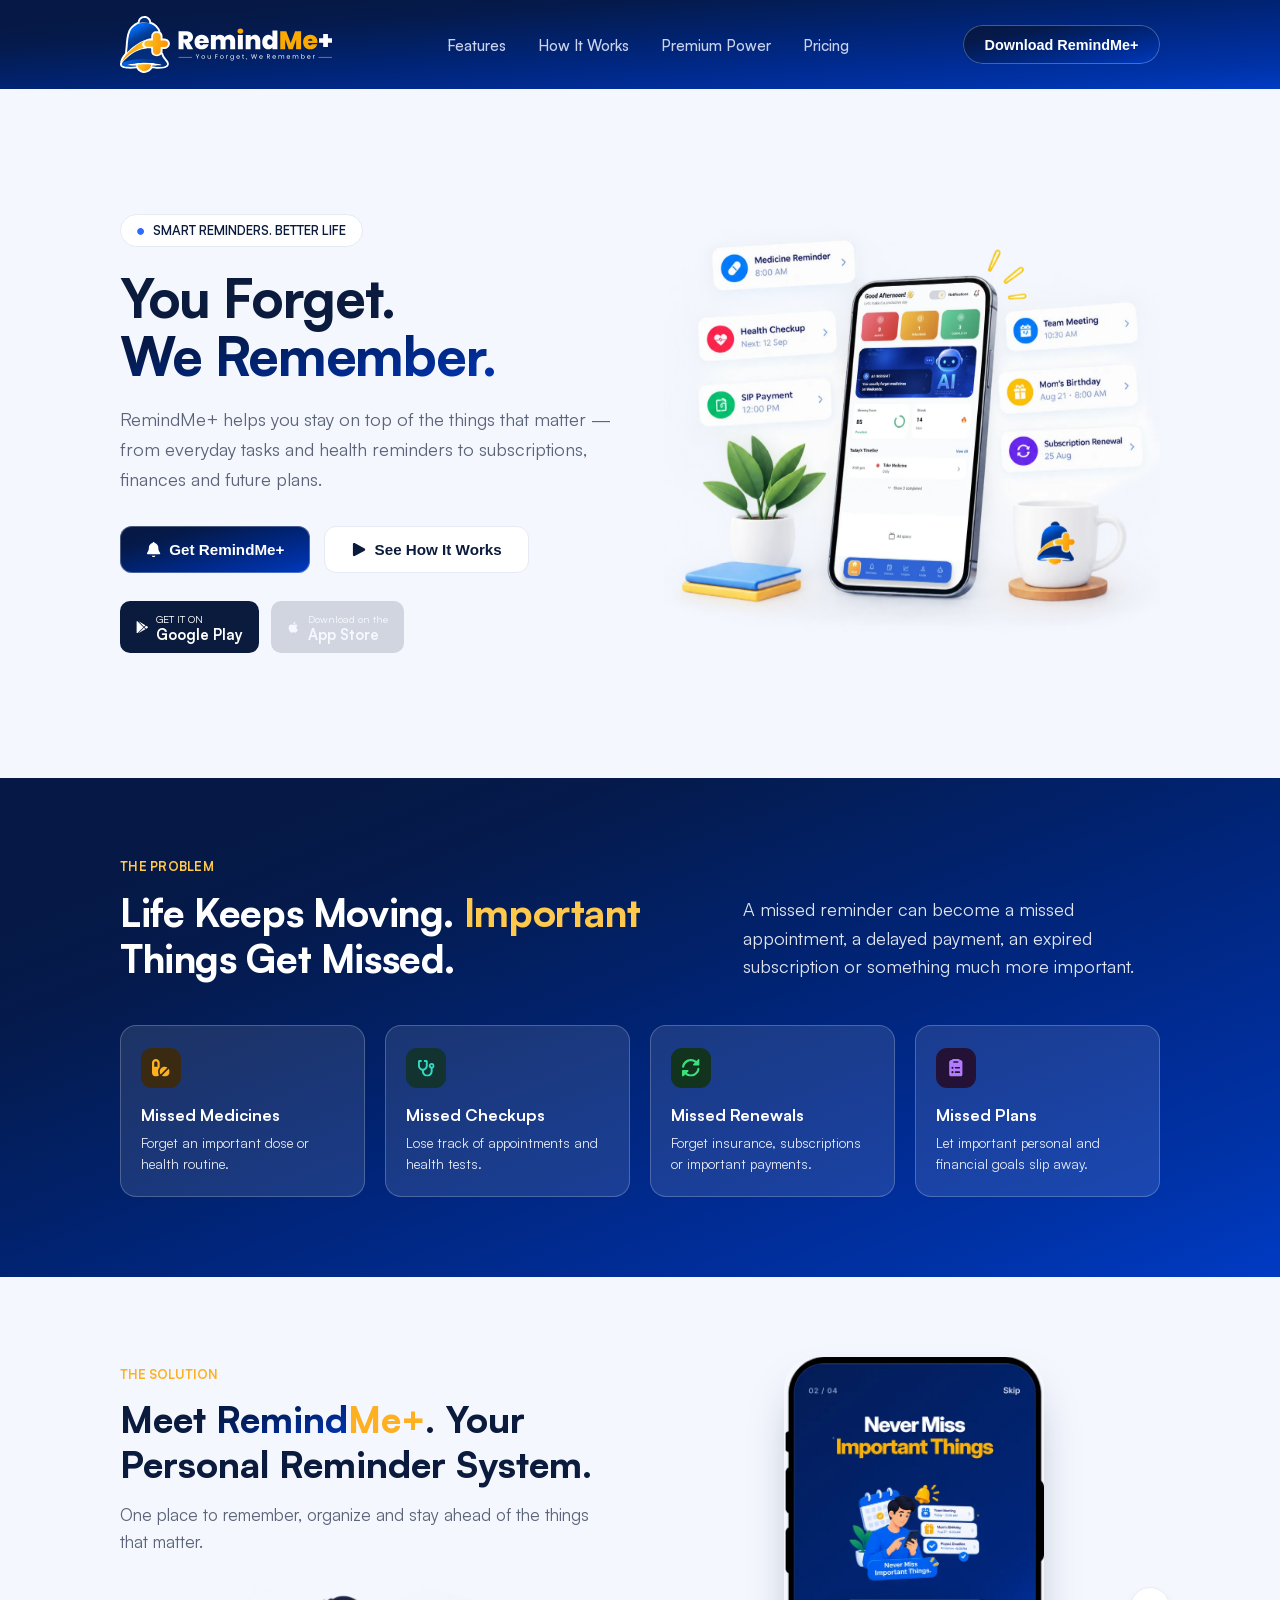
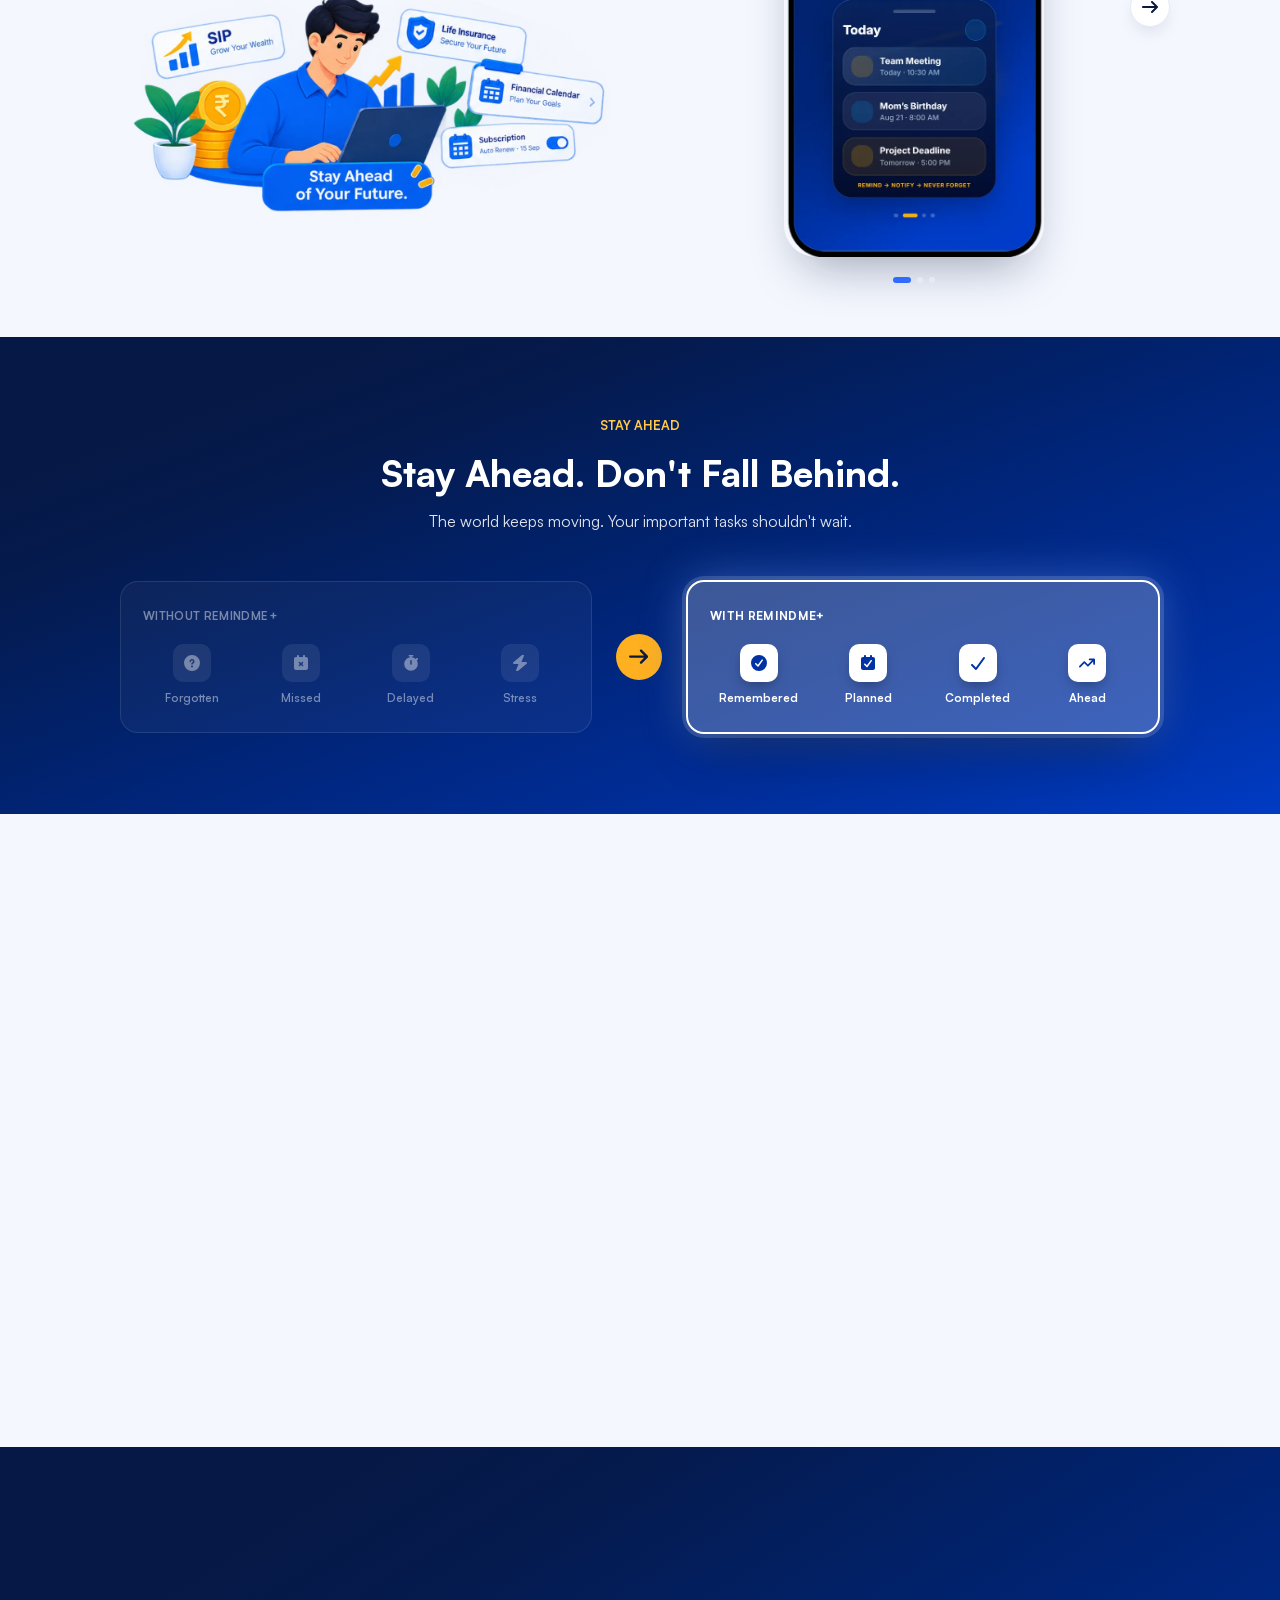
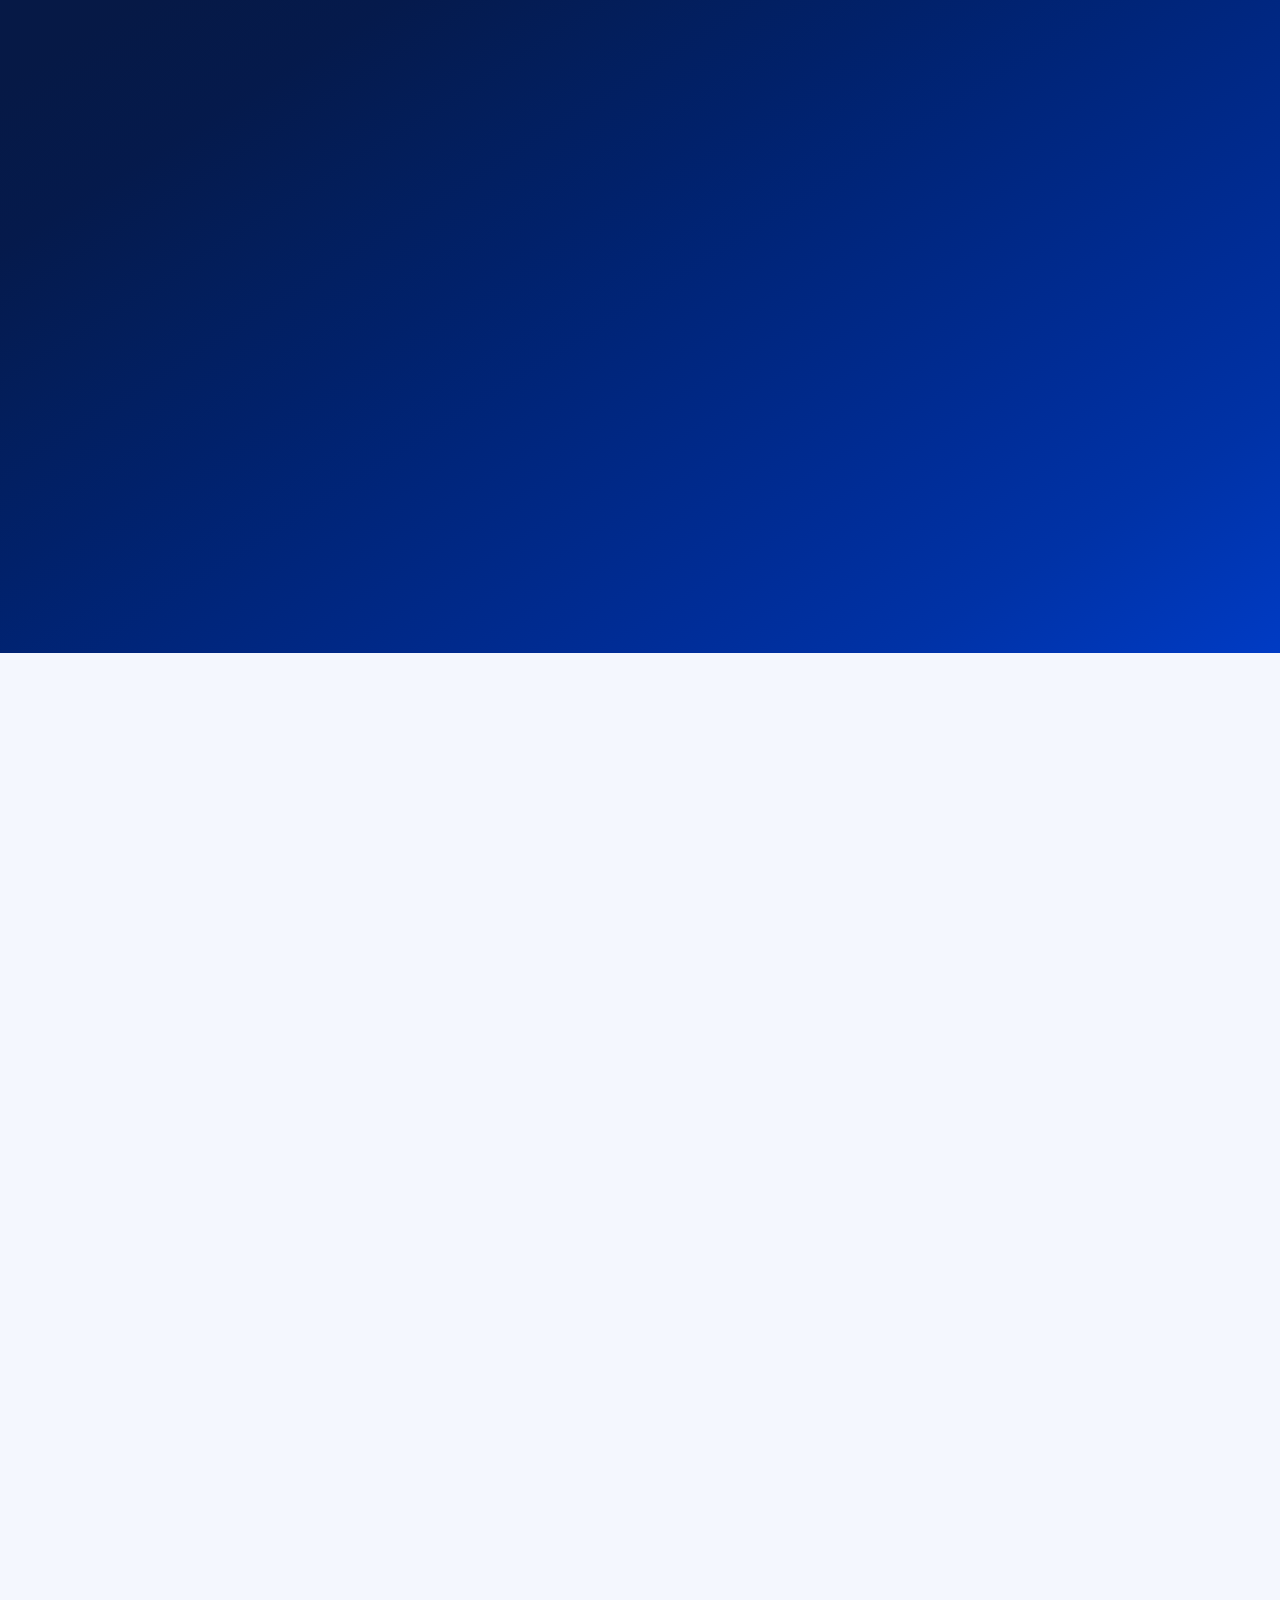
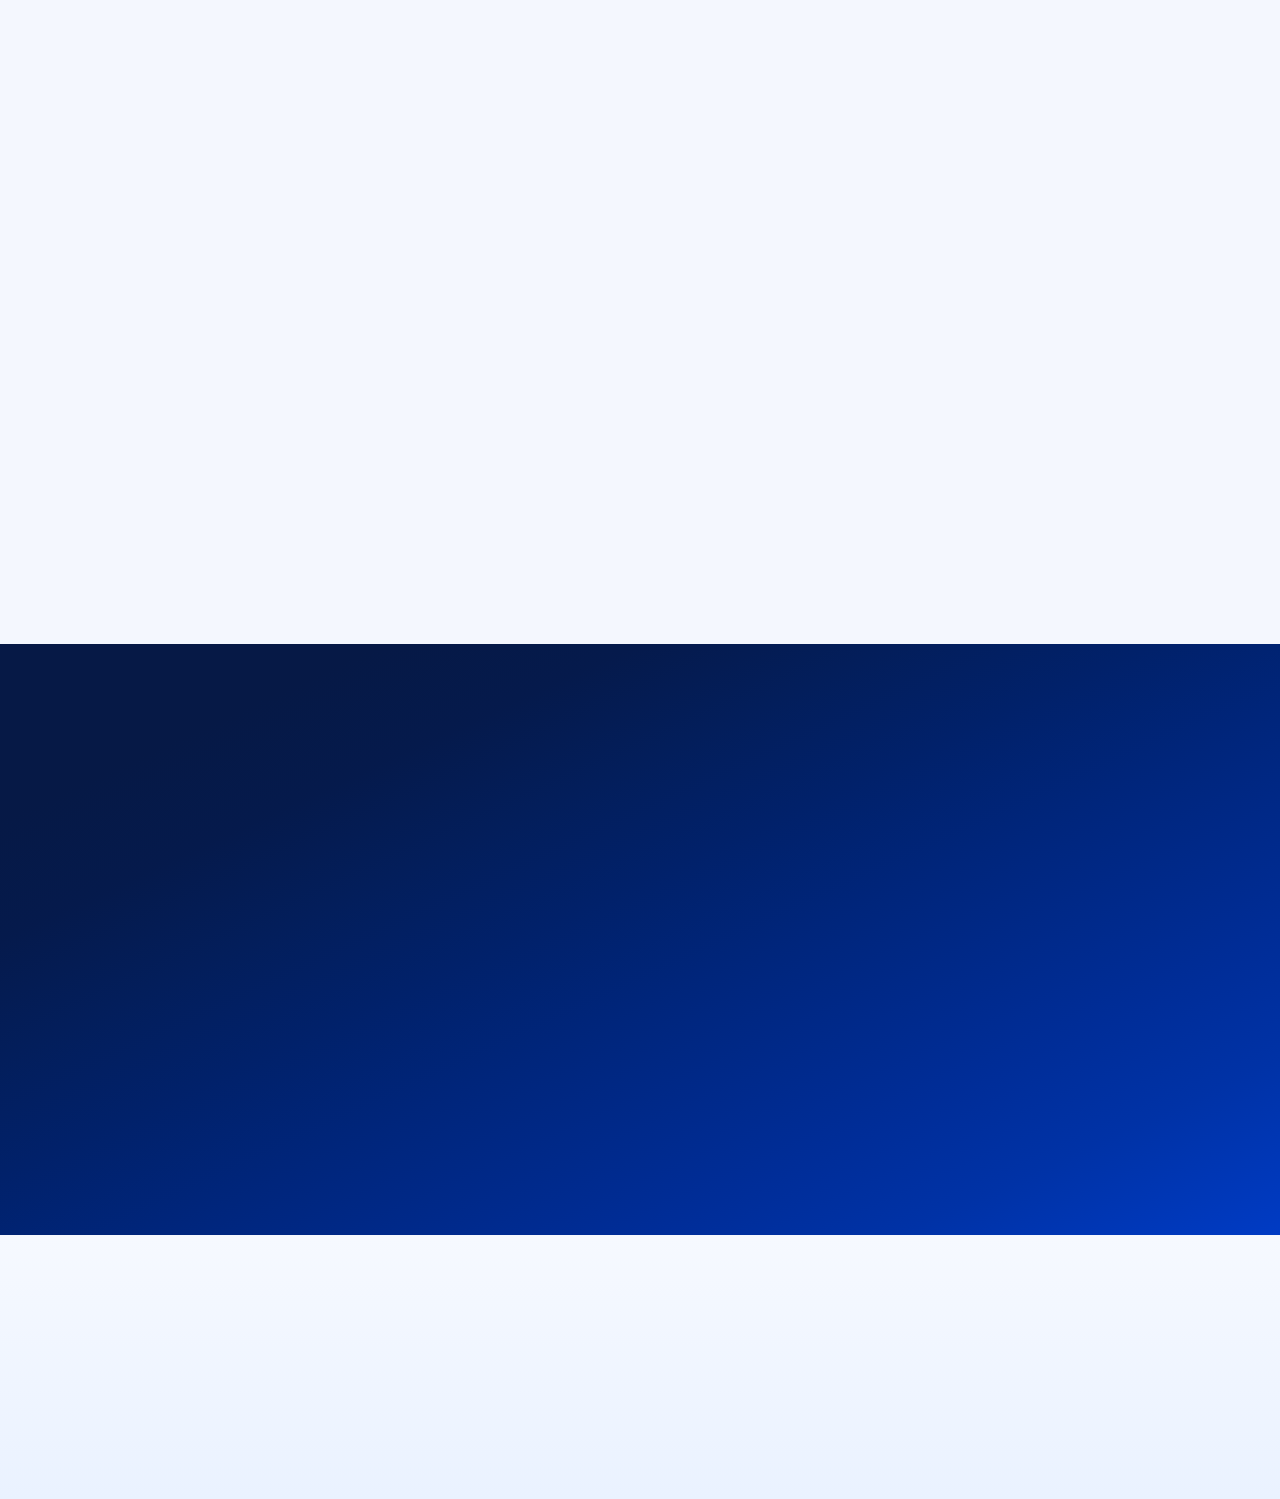
==== commit d7db4d3e: "padding issue solved" ====
--- a/index.html
+++ b/index.html
@@ -837,6 +837,15 @@
   .nav-links a.active,.mobile-menu a.active{color:#fff;}
   .mobile-menu a.active{border-bottom-color:#7FB0FF;}
   section[id]{scroll-margin-top:0;}
+
+  /* ===== EXPERIENCE — phones stay visible; their tops turn (tilt) toward the left as you scroll ===== */
+  .exp-phones{--tl:0deg; --tr:0deg;}
+  .exp-phone{transform-origin:50% 100%; transform:rotate(var(--tl)); will-change:transform;}
+  .exp-phone-r{transform:rotate(var(--tr));}
+
+  /* tighter gap between "Unlock Premium Power" and "Pricing" (both share the same background) */
+  .premium{padding-bottom:24px;}
+  .pricing{padding-top:48px;}
 </style>
 </head>
 <body>
@@ -1018,9 +1027,9 @@
   <p class="exp-sub">From the moment you add a reminder to the moment it gets done, every screen is designed to keep life moving.</p>
 
   <div class="exp-phones">
-    <img width="560" height="993" loading="lazy" decoding="async" src="images/experience-1.webp" alt="RemindMe+ splash screen"
+    <img class="exp-phone exp-phone-l" width="560" height="993" loading="lazy" decoding="async" src="images/experience-1.webp" alt="RemindMe+ splash screen"
          style="width:260px; max-width:100%; height:auto; display:block; border-radius:32px;">
-    <img width="560" height="993" loading="lazy" decoding="async" src="images/experience-2.webp" alt="RemindMe+ home screen"
+    <img class="exp-phone exp-phone-r" width="560" height="993" loading="lazy" decoding="async" src="images/experience-2.webp" alt="RemindMe+ home screen"
          style="width:260px; max-width:100%; height:auto; display:block; border-radius:32px;">
   </div>
 </section>
@@ -1169,7 +1178,11 @@
       if (!el) return;
       stop();
       const startY = window.scrollY;
-      const targetNow = () => el.getBoundingClientRect().top + window.scrollY;
+      const headerH = document.querySelector('header').offsetHeight;
+      const padTop = parseFloat(getComputedStyle(el).paddingTop) || 0;
+      const goingUp = el.getBoundingClientRect().top < 0;      // header re-appears when scrolling up
+      const clear = goingUp ? Math.max(0, headerH - padTop) : 0;
+      const targetNow = () => el.getBoundingClientRect().top + window.scrollY - clear;
       if (reduceMotion.matches) { window.scrollTo(0, targetNow()); return; }
 
       const dist = Math.abs(targetNow() - startY);
@@ -1297,6 +1310,44 @@
     compareEl.classList.add('in');
   }
 
+
+  // Experience: the top of each phone turns toward the left, driven by scroll position
+  (function () {
+    const box = document.querySelector('.exp-phones');
+    if (!box || window.matchMedia('(prefers-reduced-motion: reduce)').matches) return;
+
+    const TO = 0;                                   // final angle in degrees (0 = upright)
+    const from = () => (window.innerWidth < 600 ? 9 : 17);   // starting lean: top tilted to the right
+    const clamp = v => Math.min(1, Math.max(0, v));
+    const ease = t => t * t * (3 - 2 * t);          // smoothstep: turns evenly across the scroll
+
+    let cur = [from(), from()], target = cur.slice(), running = false;
+
+    function measure() {
+      const vh = window.innerHeight, top = box.getBoundingClientRect().top;
+      const p = clamp((vh - top) / (vh - vh * 0.1));                  // 0 as it enters the screen, 1 once well in view
+      const pr = clamp((p - 0.18) / 0.82);                            // right phone follows a beat later
+      const f = from();
+      target = [f + (TO - f) * ease(p), f + (TO - f) * ease(pr)];
+    }
+    function frame() {
+      let moving = false;
+      for (let k = 0; k < 2; k++) {
+        const d = target[k] - cur[k];
+        if (Math.abs(d) > 0.02) { cur[k] += d * 0.16; moving = true; } else { cur[k] = target[k]; }
+      }
+      box.style.setProperty('--tl', cur[0] + 'deg');    // positive = top leaning right, shrinking to 0 = top turns left
+      box.style.setProperty('--tr', cur[1] + 'deg');
+      running = moving;
+      if (moving) requestAnimationFrame(frame);
+    }
+    const kick = () => { measure(); if (!running) { running = true; requestAnimationFrame(frame); } };
+
+    window.addEventListener('scroll', kick, { passive: true });
+    window.addEventListener('resize', kick);
+    cur = [from(), from()]; kick();
+  })();
+
   // How it works: reveal the three steps one by one when in view
   const hiwSteps = document.querySelector('.hiw-steps');
   const revealSteps = el => el.querySelectorAll('.hiw-step.reveal').forEach((c, i) => {
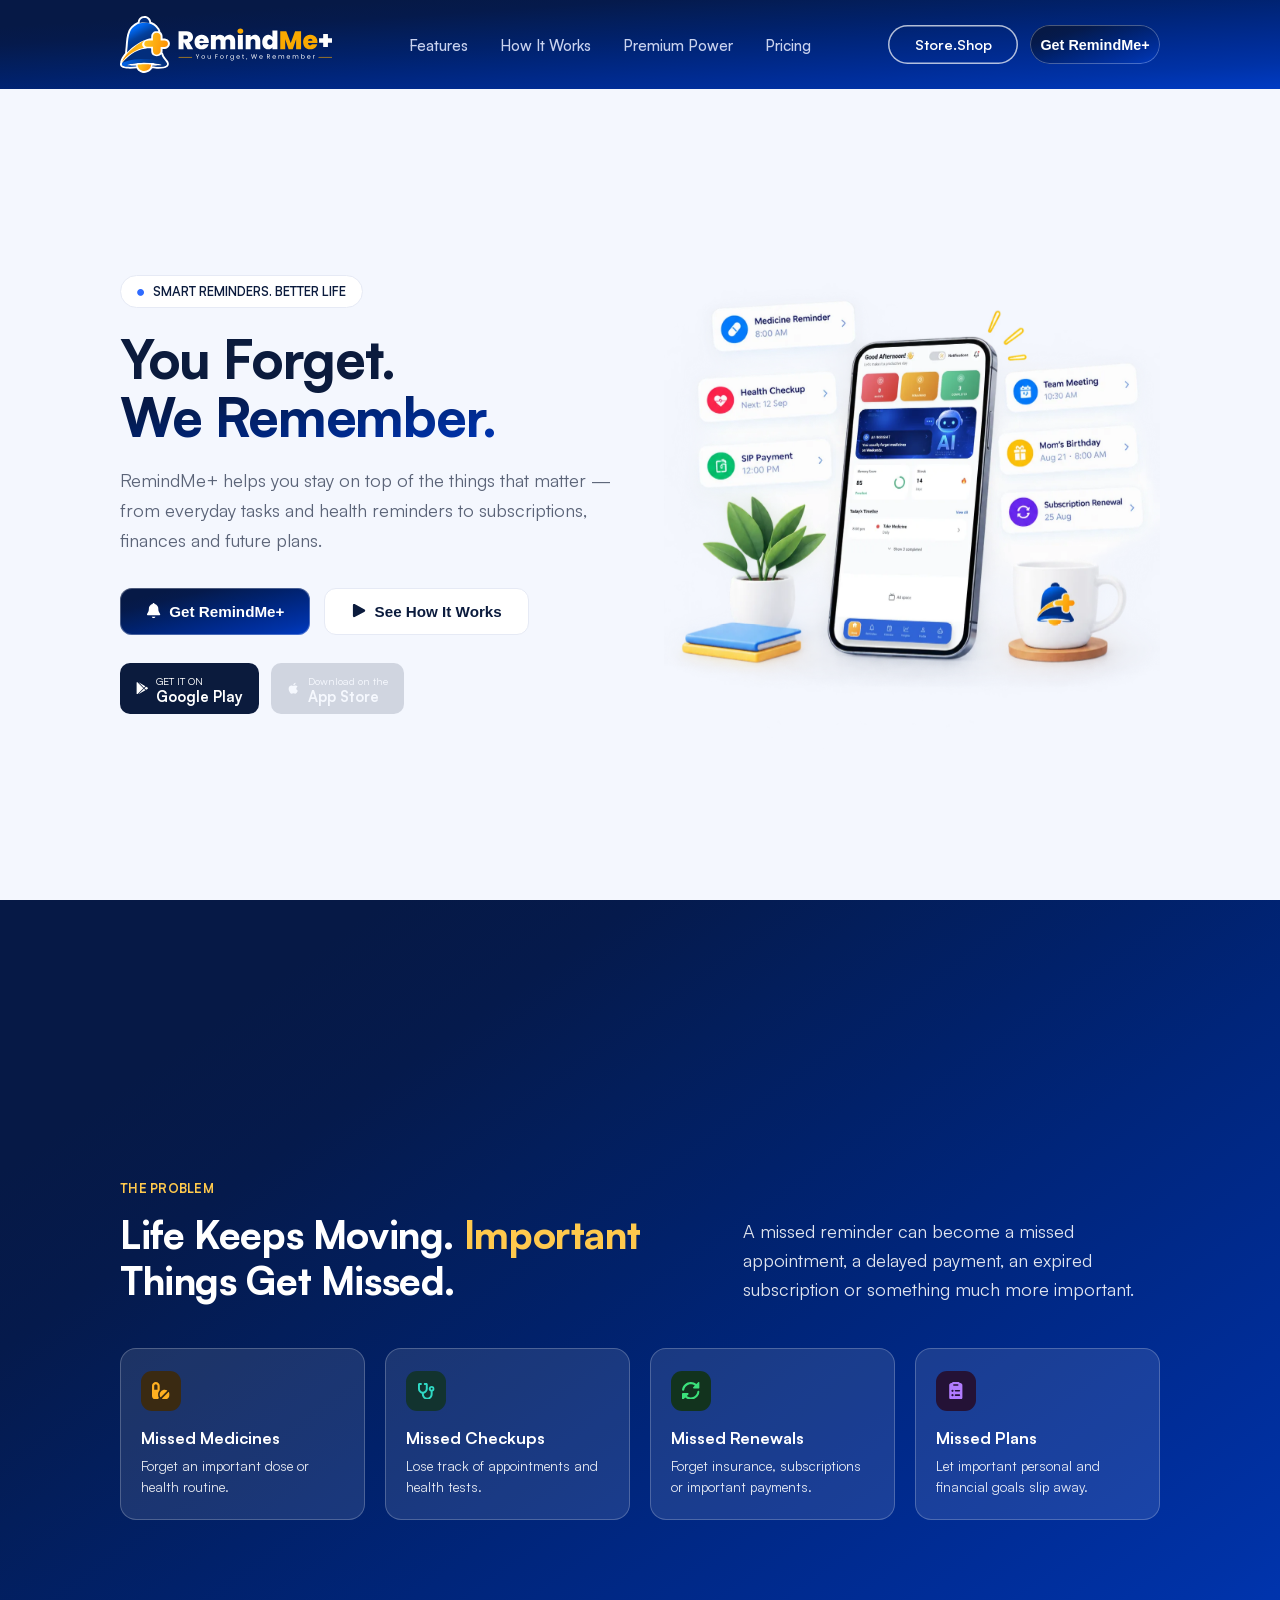
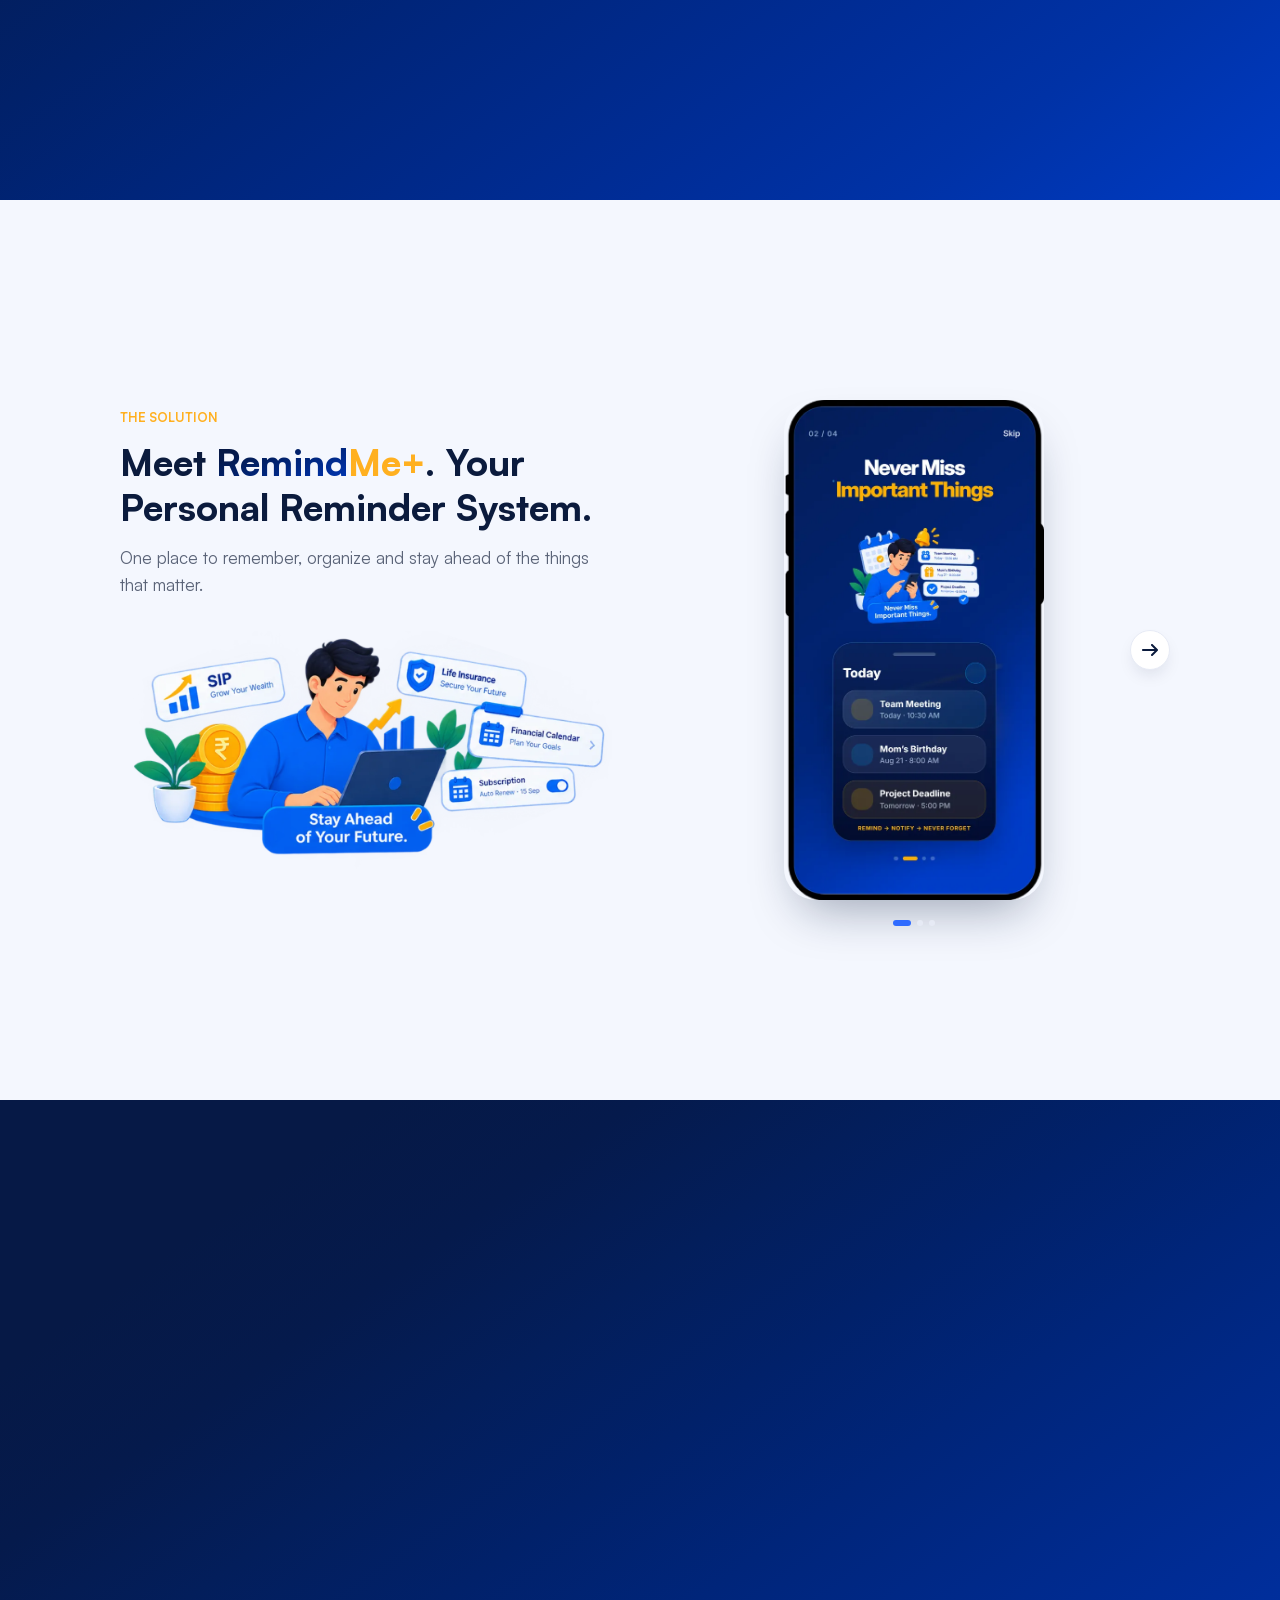
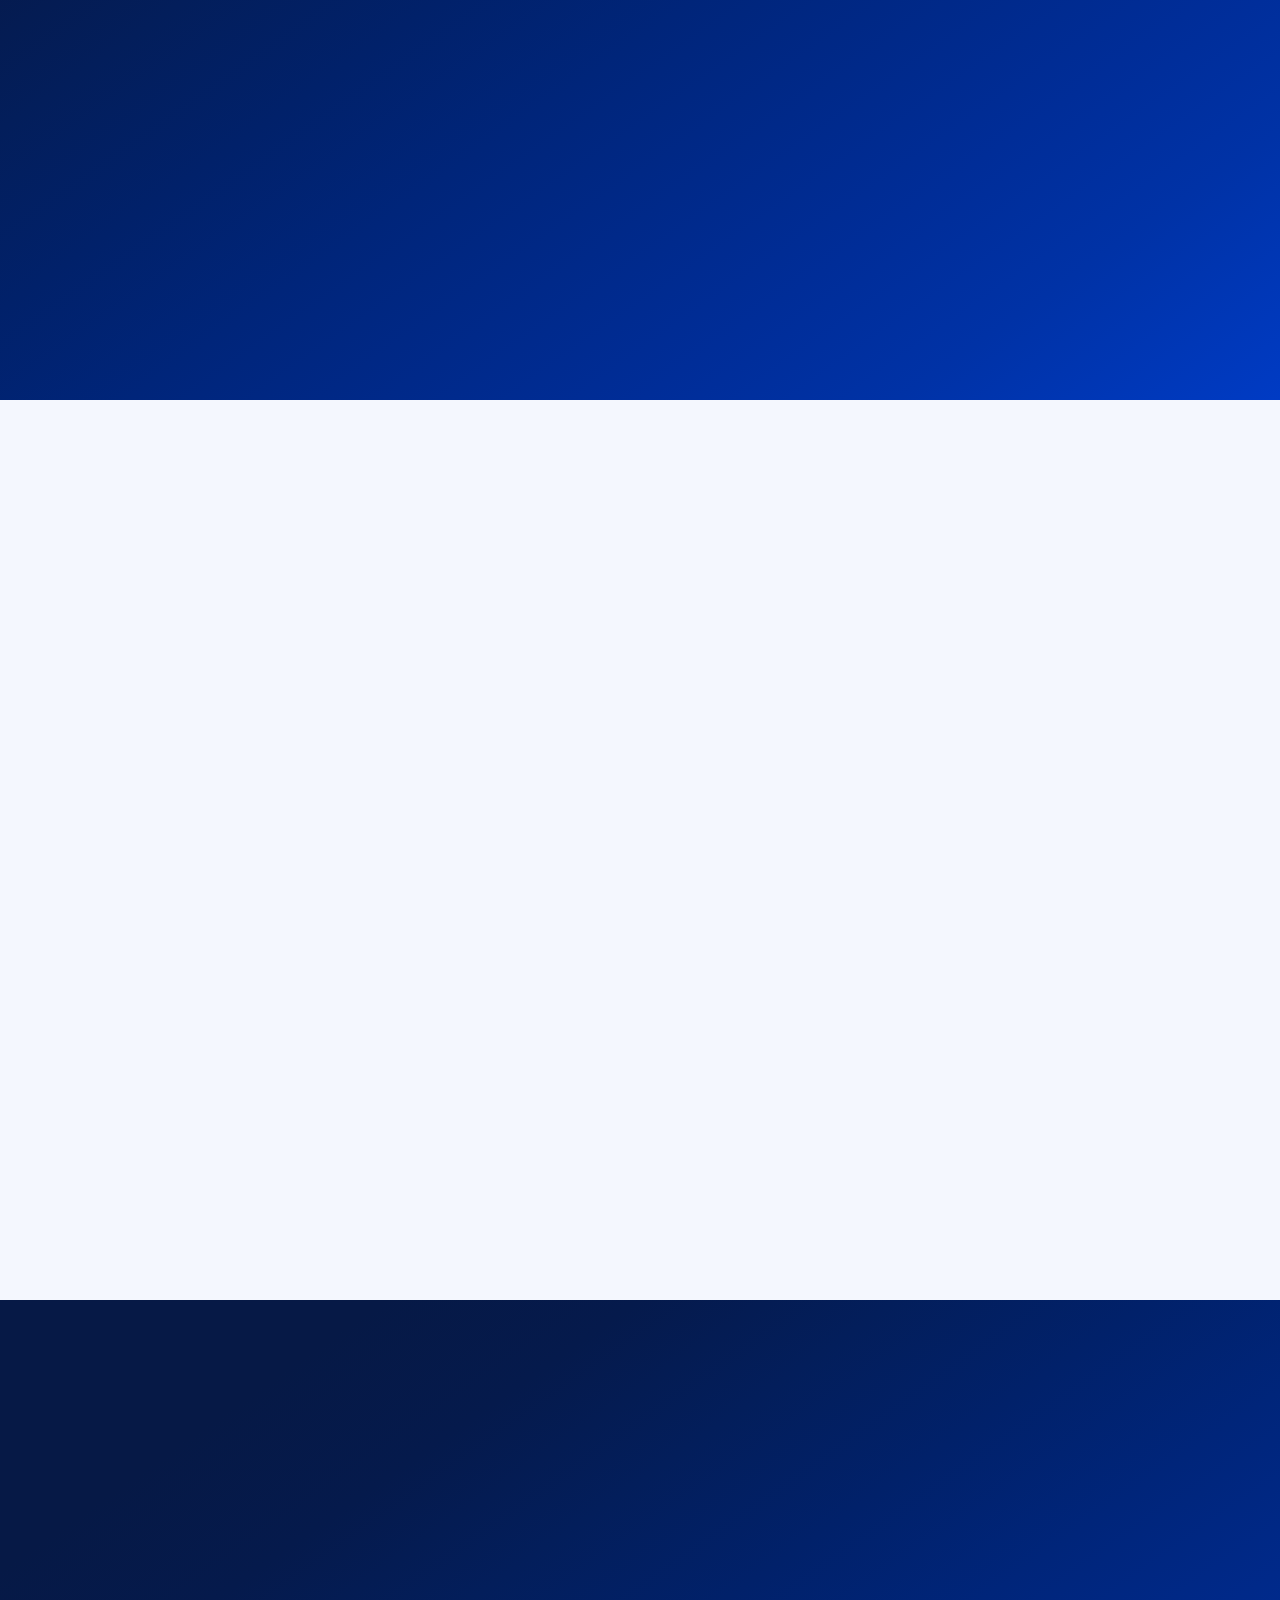
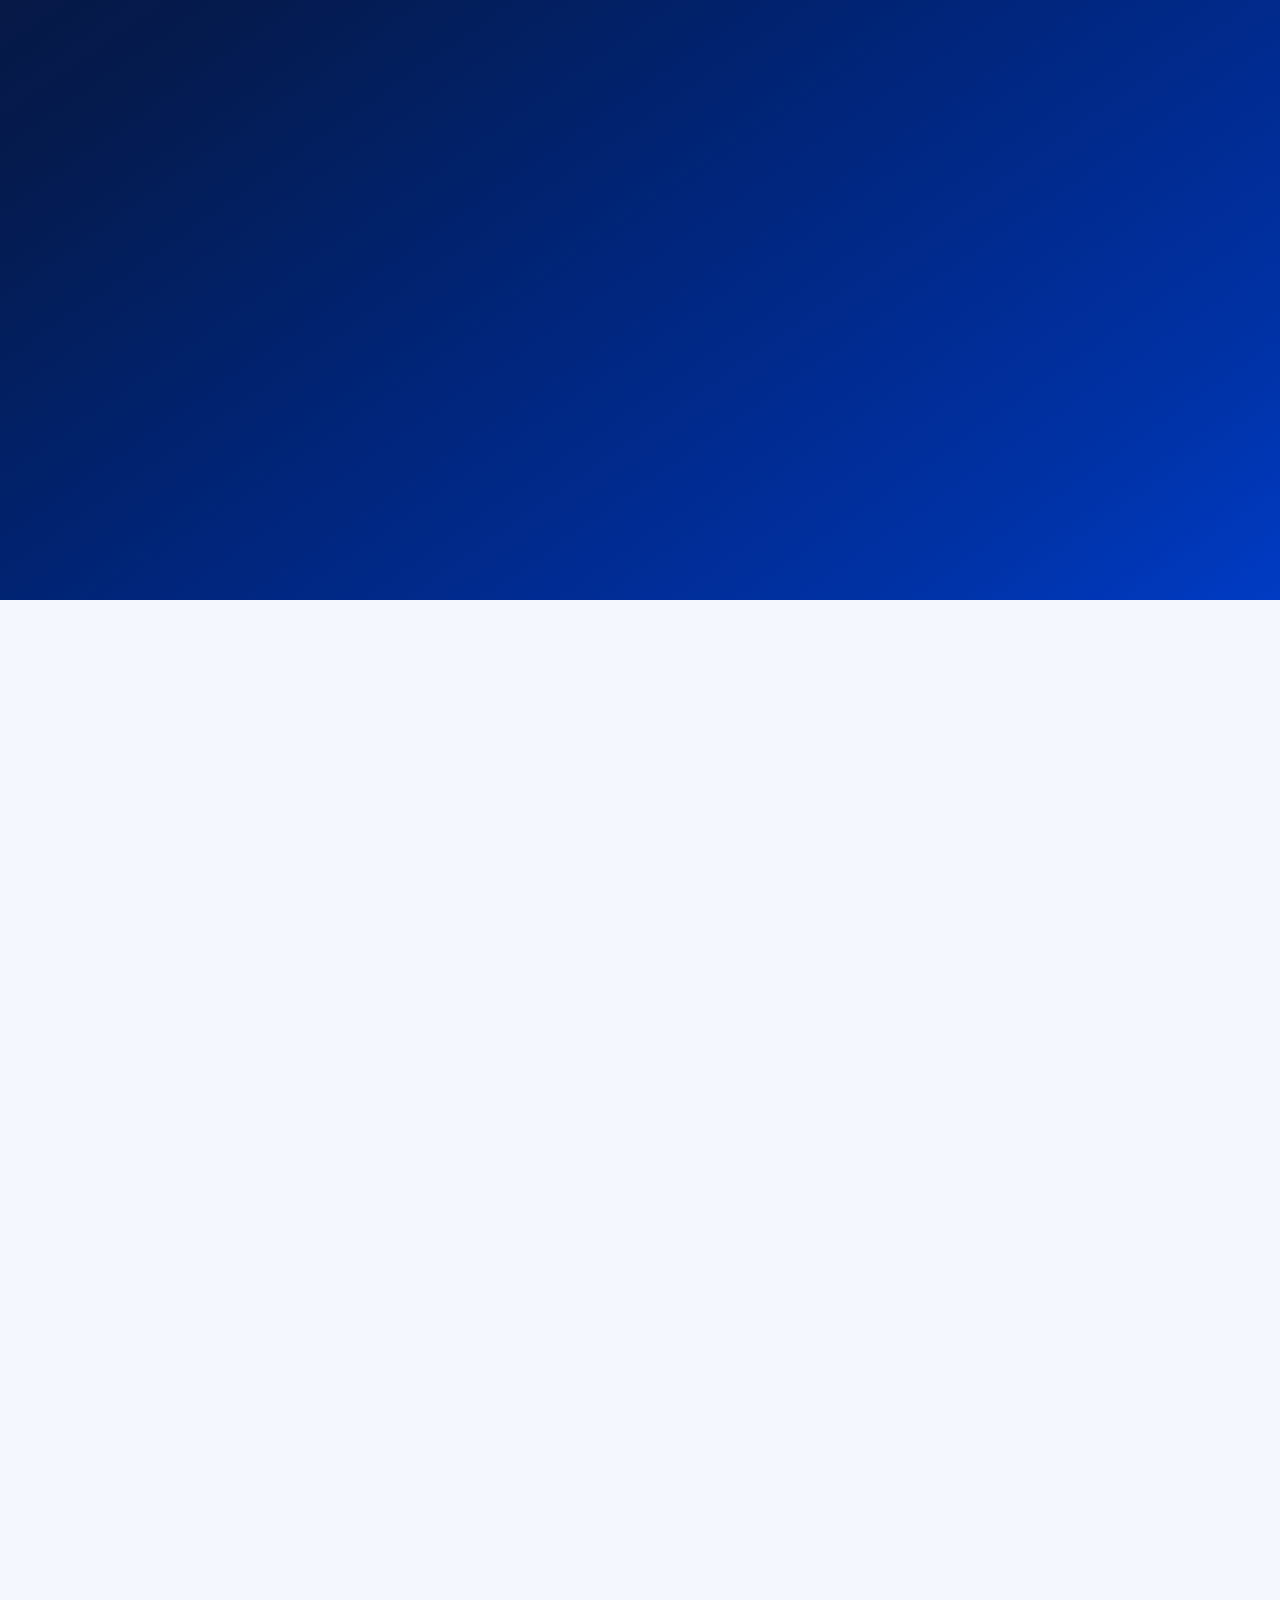
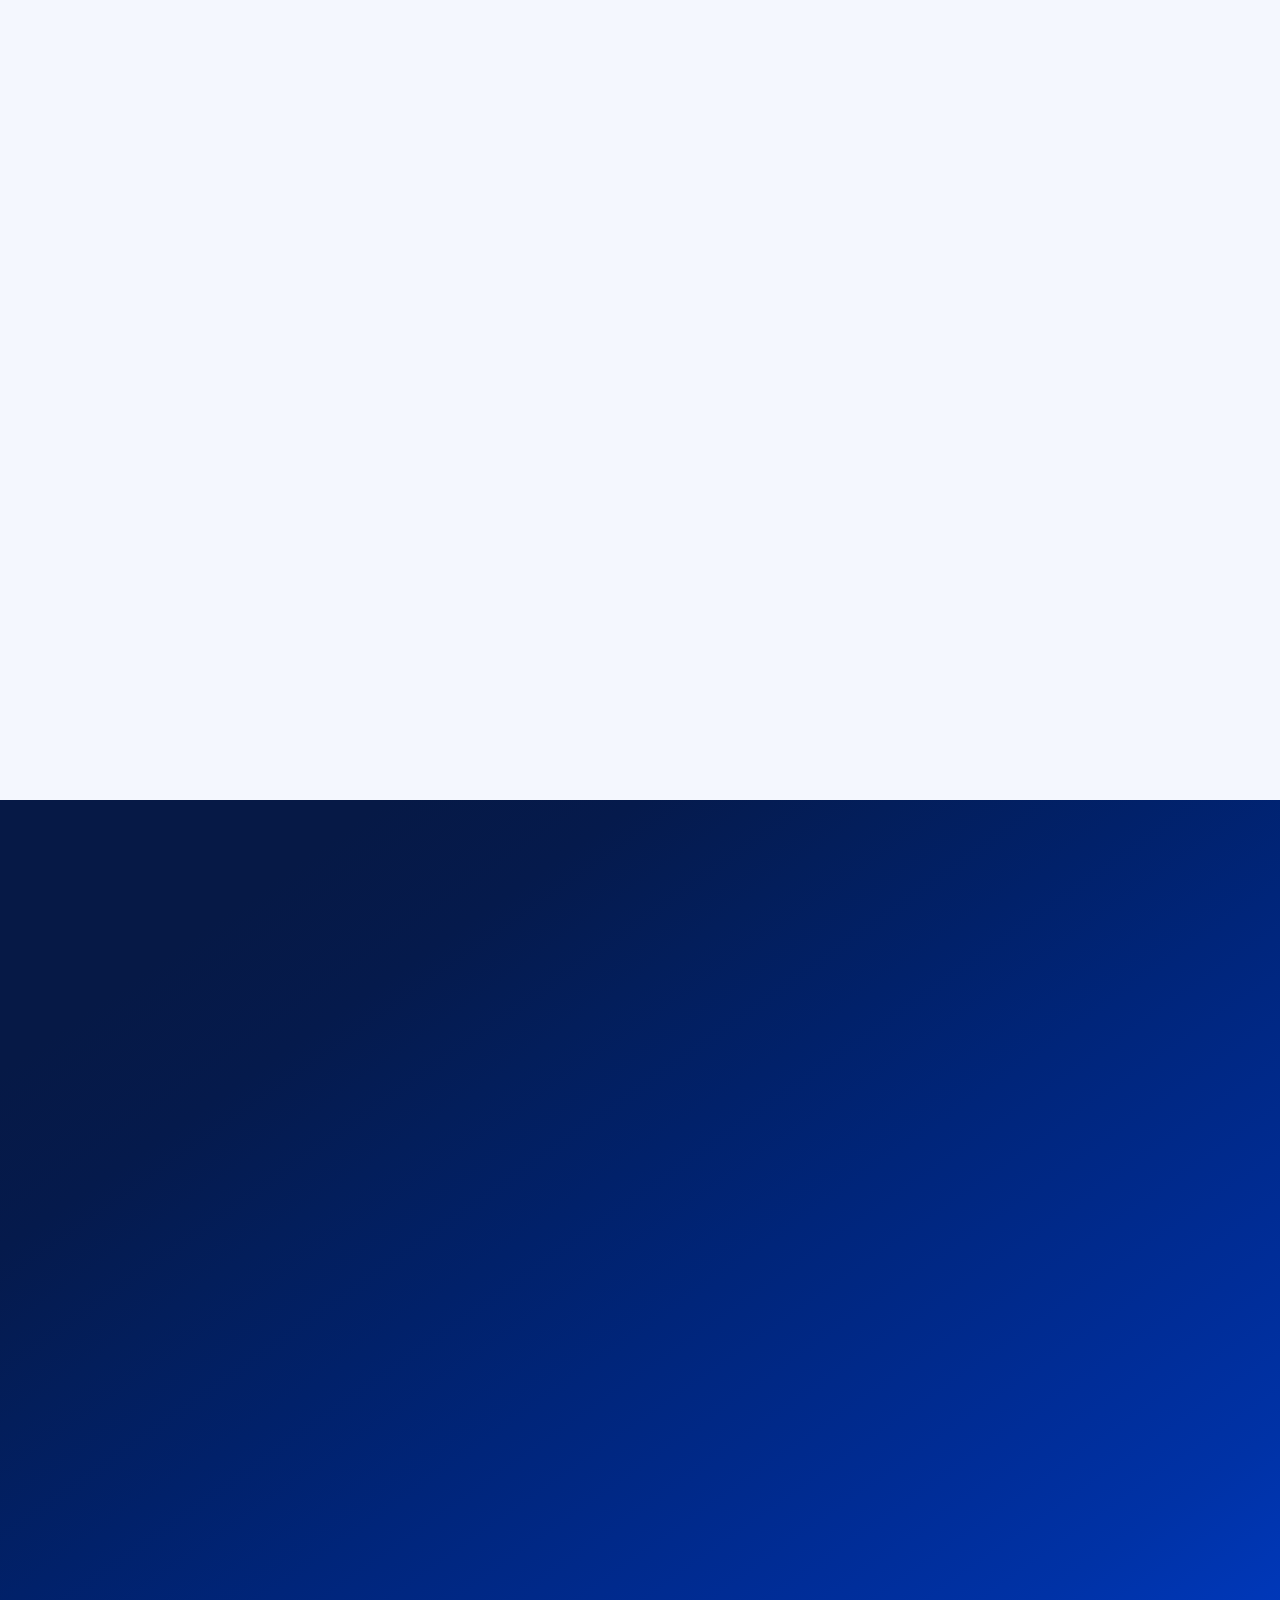
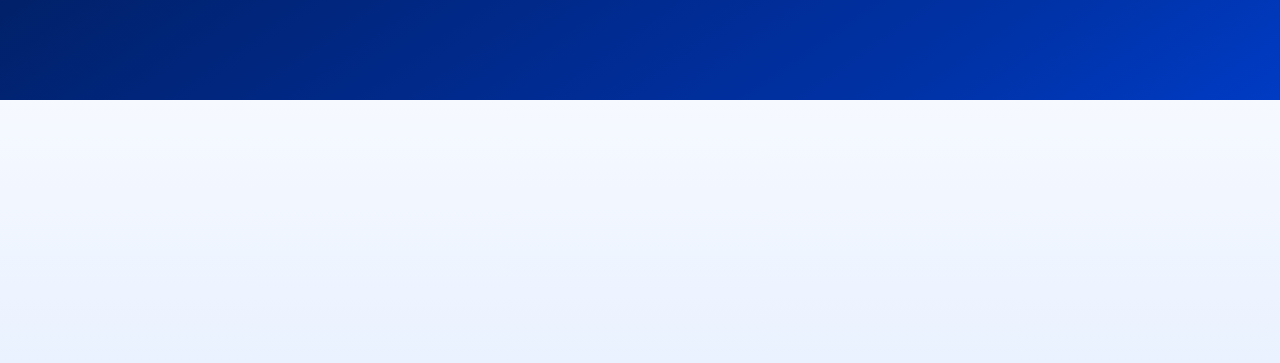
==== commit 091aaad6: "Privacy&Policy page added" ====
--- a/index.html
+++ b/index.html
@@ -846,6 +846,53 @@
   /* tighter gap between "Unlock Premium Power" and "Pricing" (both share the same background) */
   .premium{padding-bottom:24px;}
   .pricing{padding-top:48px;}
+
+  /* ===== NAV BUTTONS: "Store.Shop" (left) + "Get RemindMe+" — same, smaller size ===== */
+  .nav-actions{display:flex; align-items:center; gap:12px;}
+  .nav-cta{width:130px; height:39px; padding:0;}
+  .nav-cta.nav-shop{background:transparent; box-shadow:inset 0 0 0 1.5px rgba(255,255,255,.7);}
+  .nav-cta.nav-shop:hover{background:rgba(255,255,255,.14); filter:none; box-shadow:inset 0 0 0 1.5px #fff, 0 8px 20px rgba(0,0,0,.25);}
+  @media (max-width:640px){
+    .nav-actions{gap:8px;}
+    .nav-cta{width:108px; font-size:.8rem;}
+  }
+  @media (max-width:480px){ .nav-actions{display:none;} }
+
+  /* ===== FULL-SCREEN SECTIONS: every section fills at least one viewport ===== */
+  :root{--header-h:89px;}
+  .hero,.problem,.solution,.stayahead,.howitworks,.experience,.premium,.pricing,.final-cta{
+    min-height:100vh; min-height:100svh;
+  }
+  /* hero sits under the sticky header, so it fills what's left of the first screen */
+  .hero{
+    min-height:calc(100vh - var(--header-h));
+    min-height:calc(100svh - var(--header-h) - env(safe-area-inset-top,0px));
+  }
+  /* centre each section's content vertically inside its screen */
+  .problem,.solution,.stayahead,.howitworks,.experience,.premium,.pricing,.final-cta{
+    display:flex; flex-direction:column; justify-content:center;
+  }
+  .problem-inner,.solution-inner,.hiw-inner,.fc-inner,.compare,.premium-panel,.pricing-grid{width:100%;}
+  /* offscreen placeholder size = one screen, so scrolling doesn't jump */
+  .solution,.stayahead,.howitworks,.experience,.premium,.pricing,.final-cta{contain-intrinsic-size:auto 100svh;}
+  /* keep the big images inside the screen on desktop-sized windows */
+  @media (min-width:981px){
+    .hero-visual-img{
+      width:auto; max-width:min(100%,640px);
+      max-height:calc(100svh - var(--header-h) - 120px); object-fit:contain;
+    }
+  }
+  .premium-panel{max-width:max(480px, min(100%, calc((100svh - 340px) * 16 / 9)));}
+
+  /* ===== MOBILE (<=480px): header buttons move into the menu, side by side, equal size ===== */
+  .mobile-menu-actions{display:none;}
+  @media (max-width:480px){
+    .mobile-menu-actions{display:flex; gap:10px; margin-top:14px;}
+    .mobile-menu .mobile-menu-actions .nav-cta{
+      display:inline-flex; flex:1 1 0; width:auto; min-width:0; height:44px; padding:0;
+      border-bottom:0; color:#fff; font-size:.88rem;
+    }
+  }
 </style>
 </head>
 <body>
@@ -861,7 +908,10 @@
       <li><a href="#pricing">Pricing</a></li>
     </ul>
     <div class="nav-right">
-      <button class="nav-cta" data-scroll="#download">Download RemindMe+</button>
+      <div class="nav-actions">
+        <a class="nav-cta nav-shop" href="#" target="_blank" rel="noopener">Store.Shop</a>
+        <button class="nav-cta" data-scroll="#download">Get RemindMe+</button>
+      </div>
       <button class="burger" id="burgerBtn" aria-label="Toggle menu">
         <span></span><span></span><span></span>
       </button>
@@ -872,6 +922,10 @@
     <a href="#how">How It Works</a>
     <a href="#premium">Premium Power</a>
     <a href="#pricing">Pricing</a>
+    <div class="mobile-menu-actions">
+      <a class="nav-cta nav-shop" href="#" target="_blank" rel="noopener">Store.Shop</a>
+      <button class="nav-cta" data-scroll="#download">Get RemindMe+</button>
+    </div>
   </div>
 </header>
 
@@ -1136,7 +1190,8 @@
         <a href="#">Features</a>
         <a href="#">How It Works</a>
         <a href="#">Pricing</a>
-        <a href="#" class="link">Privacy Policy</a>
+        <a href="privacy-policy.html" class="link">Privacy Policy</a>
+        <a href="disclaimer.html" class="link">Disclaimer</a>
       </div>
 
       <div class="footer-contact">
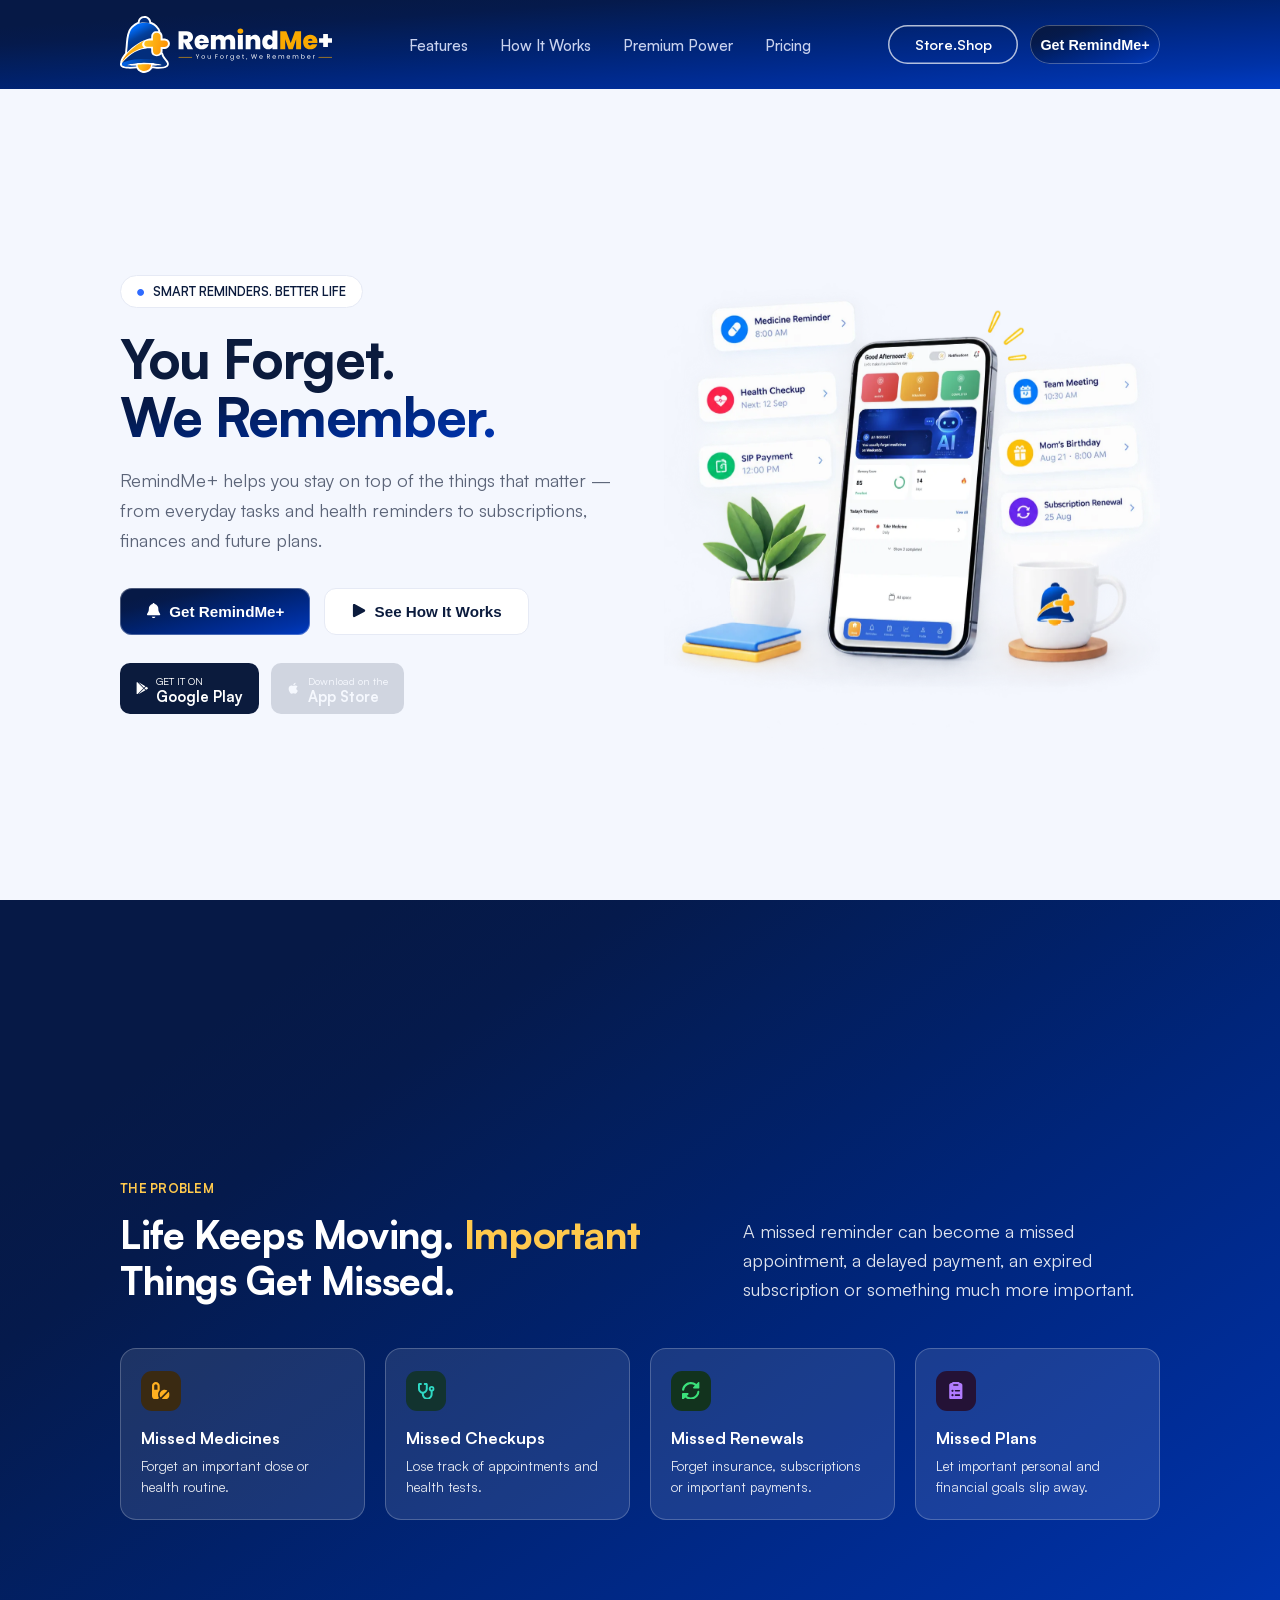
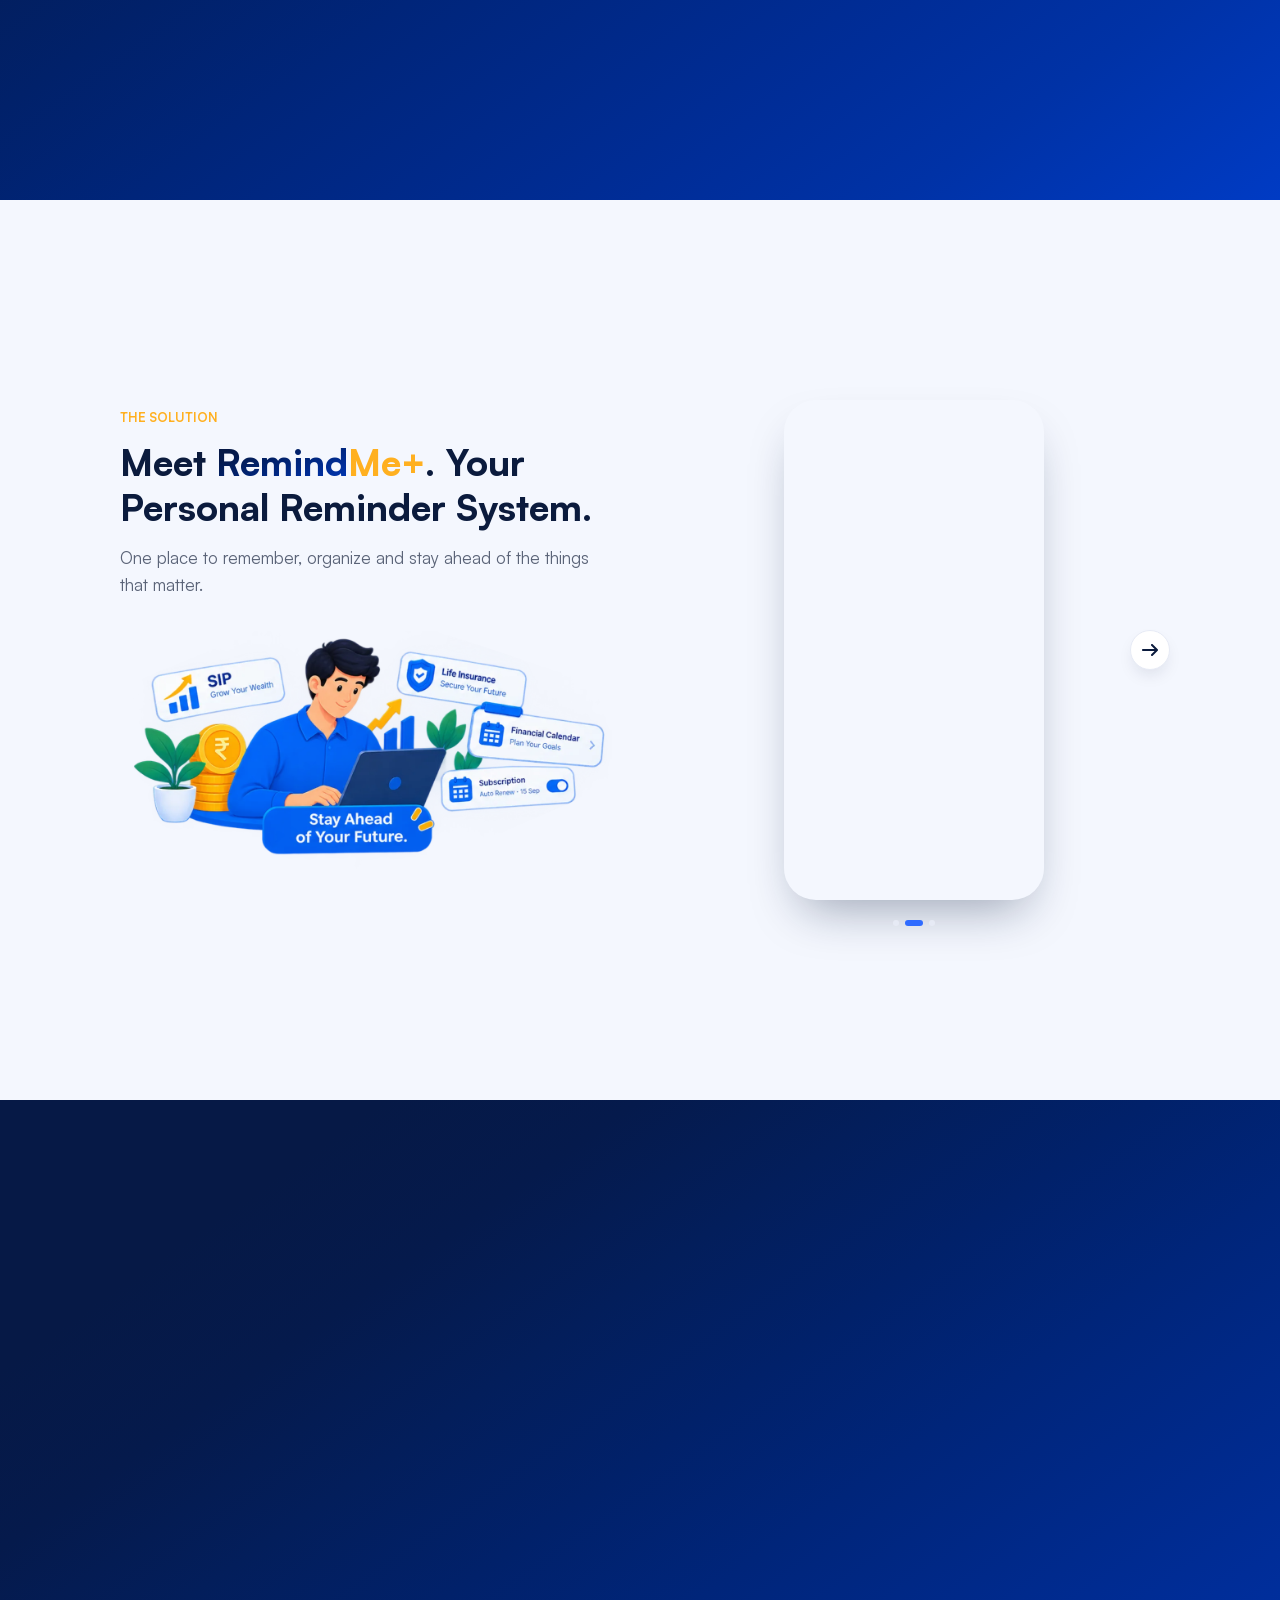
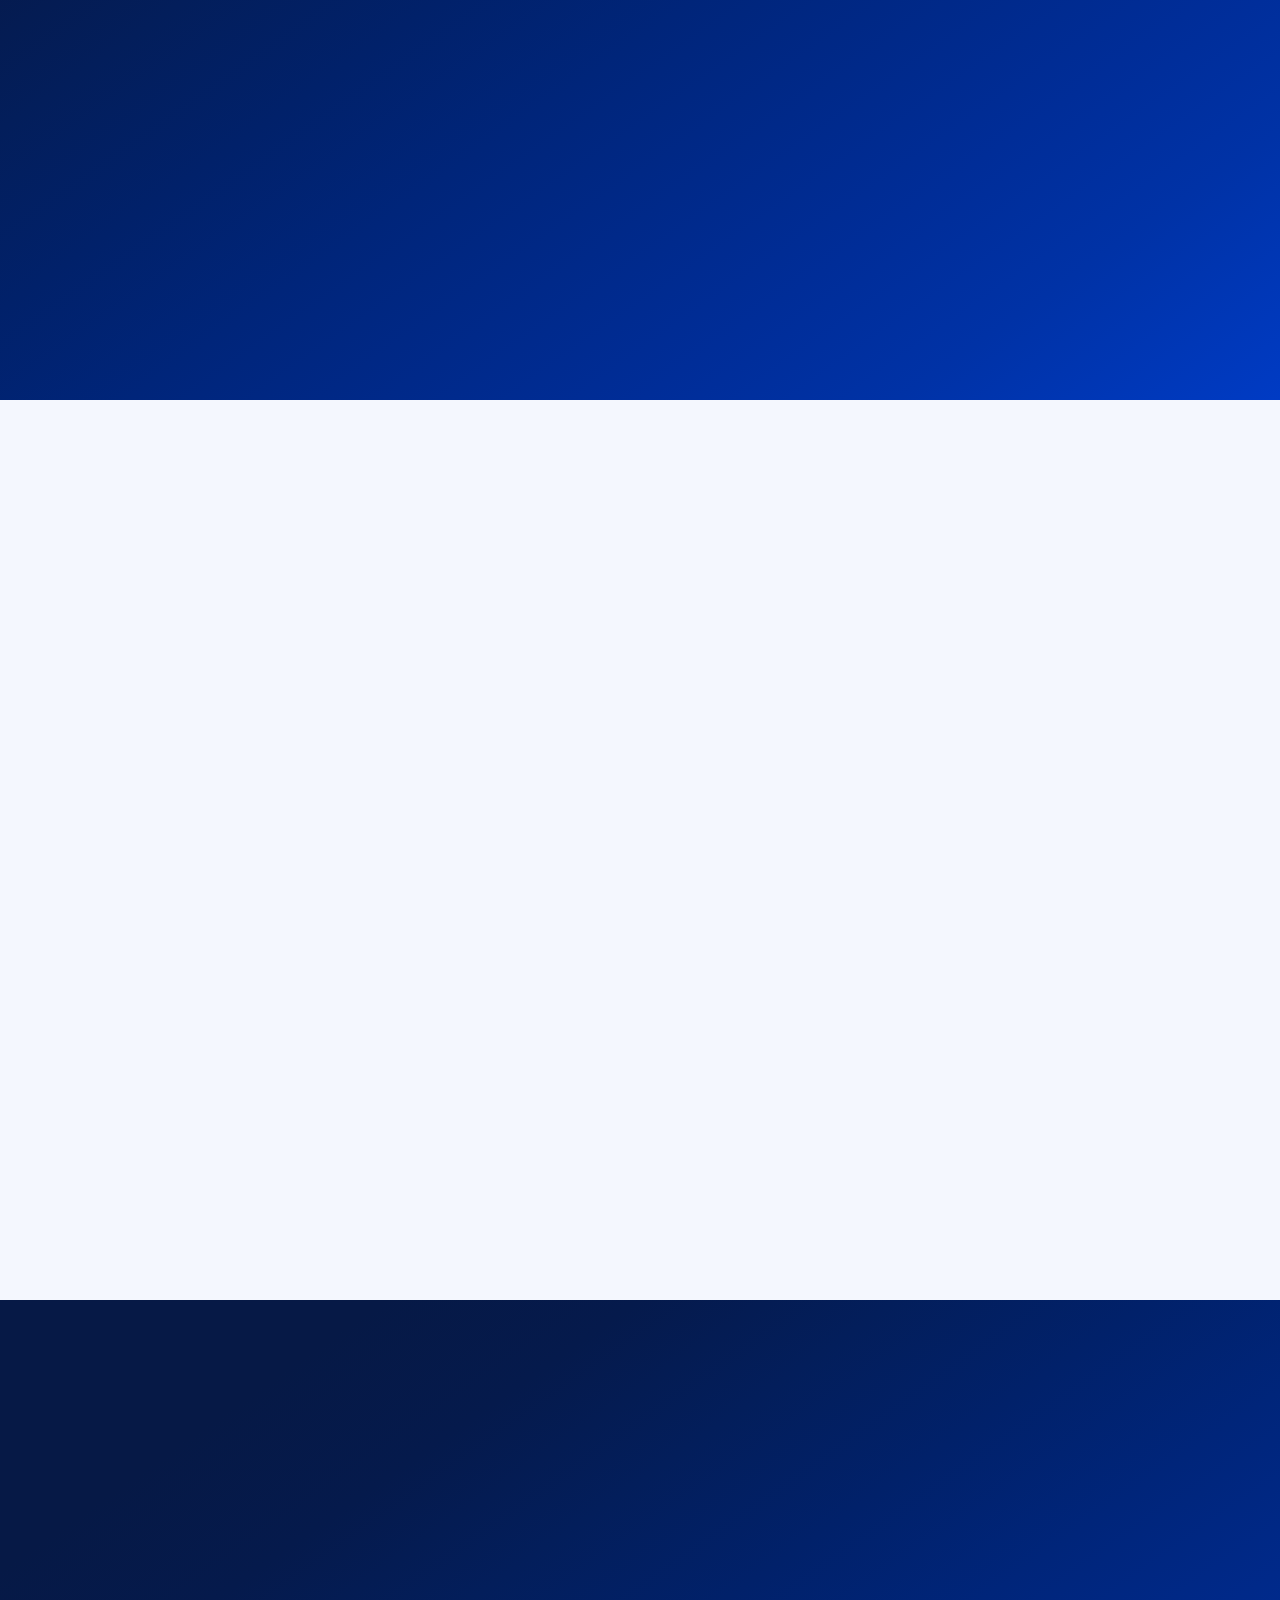
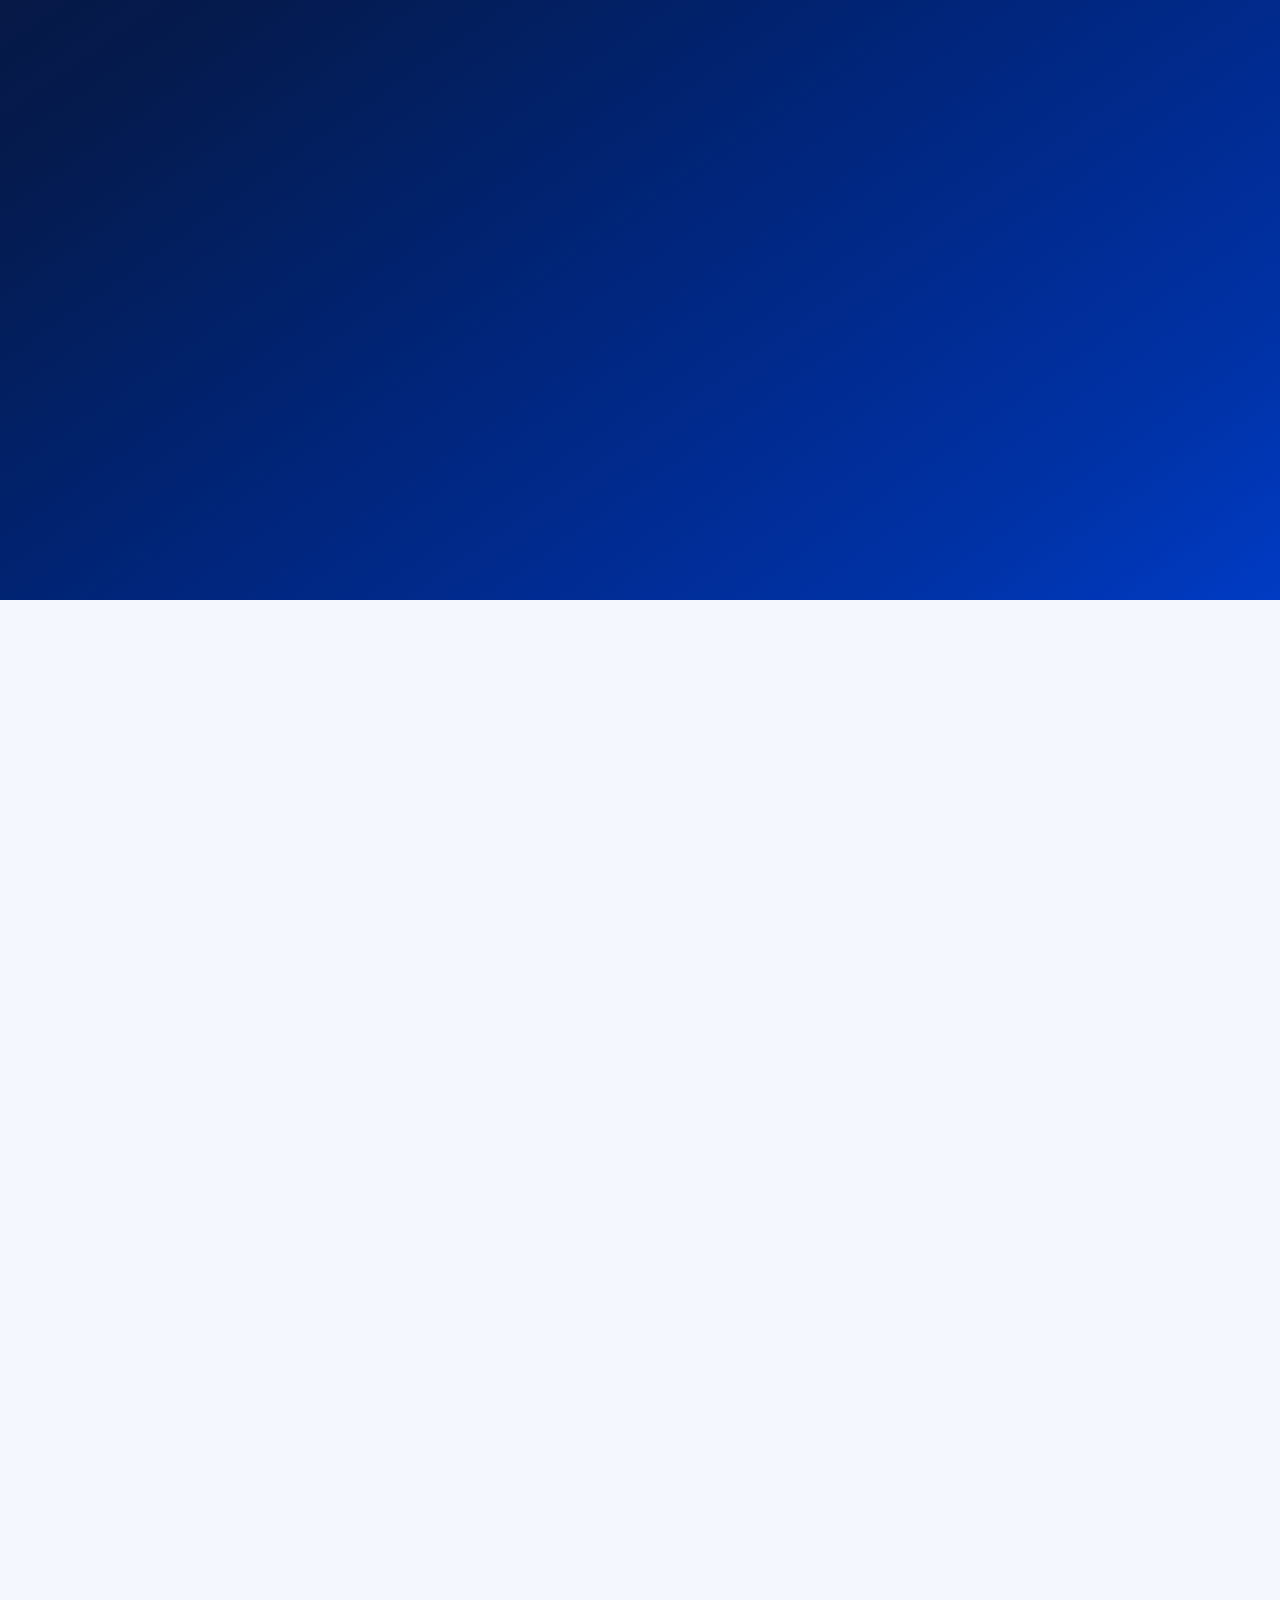
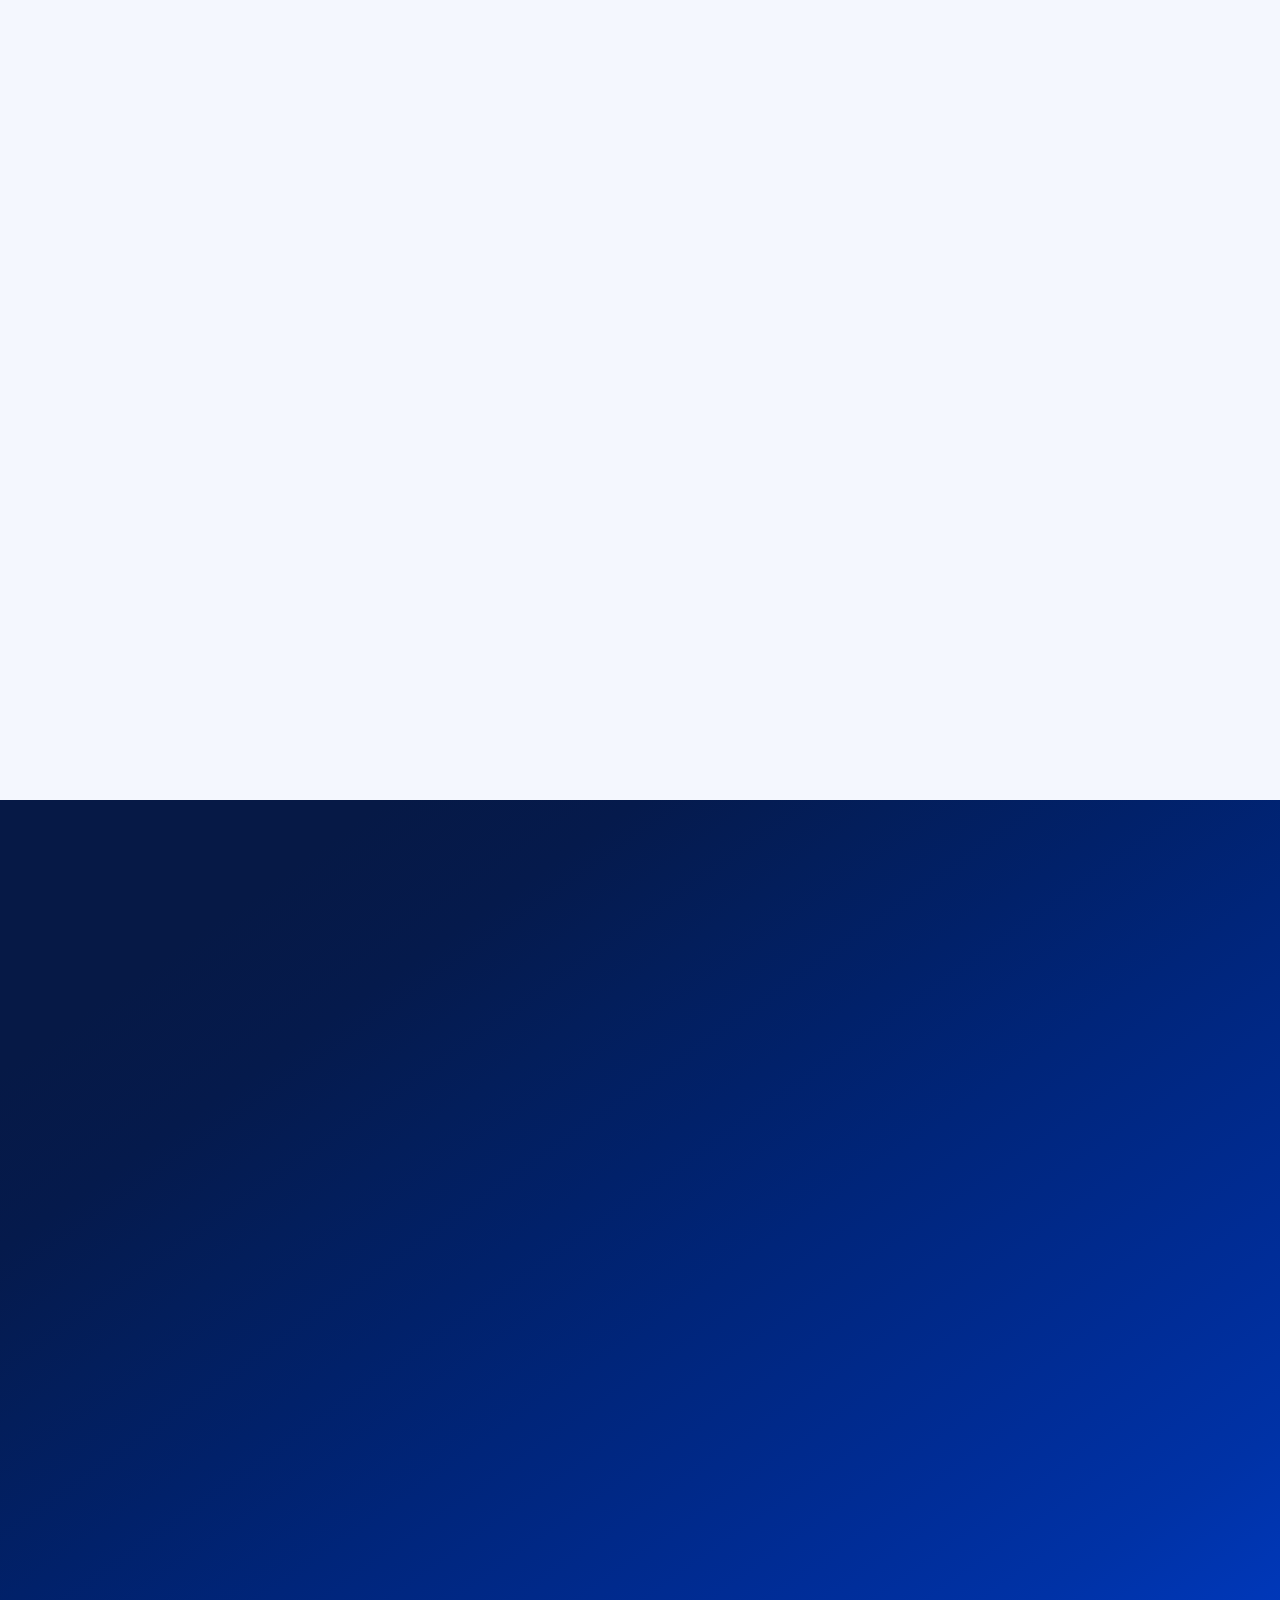
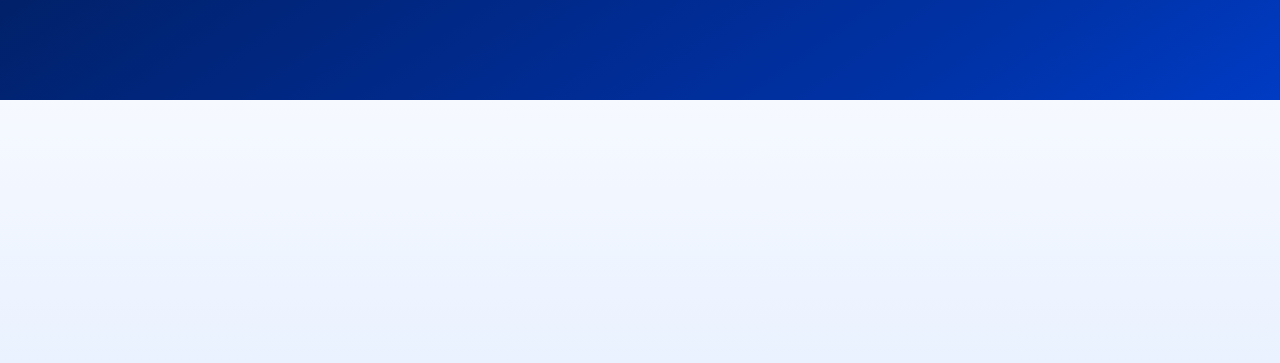
==== commit 2b166888: "Curousel speed changed" ====
--- a/index.html
+++ b/index.html
@@ -1161,7 +1161,7 @@
     <div>
       <div class="fc-brand"><img loading="lazy" decoding="async" src="images/Logo_White.svg" alt="RemindMe+ logo" class="fc-logo"></div>
       <h2>Ahh!! you forgot, <br>Let <span class="blue">RemindMe+</span> Remember It For You.</h2>
-      <p class="fc-sub">Your meetings. Your health. Your money. Your future.</p>
+      <p class="fc-sub">Your meetings. Your health. Your finances. Your safety.</p>
       <div class="fc-buttons">
         <button class="btn-primary"><svg class="i" aria-hidden="true"><use href="#i-lock"/></svg> Get RemindMe+</button>
       </div>
@@ -1325,7 +1325,7 @@
   }
   function startCarousel() {
     stopCarousel();
-    carouselTimer = setInterval(() => showSlide(slideIndex + 1), 3000);
+    carouselTimer = setInterval(() => showSlide(slideIndex + 1), 1500);
   }
   function stopCarousel() { clearInterval(carouselTimer); }
 
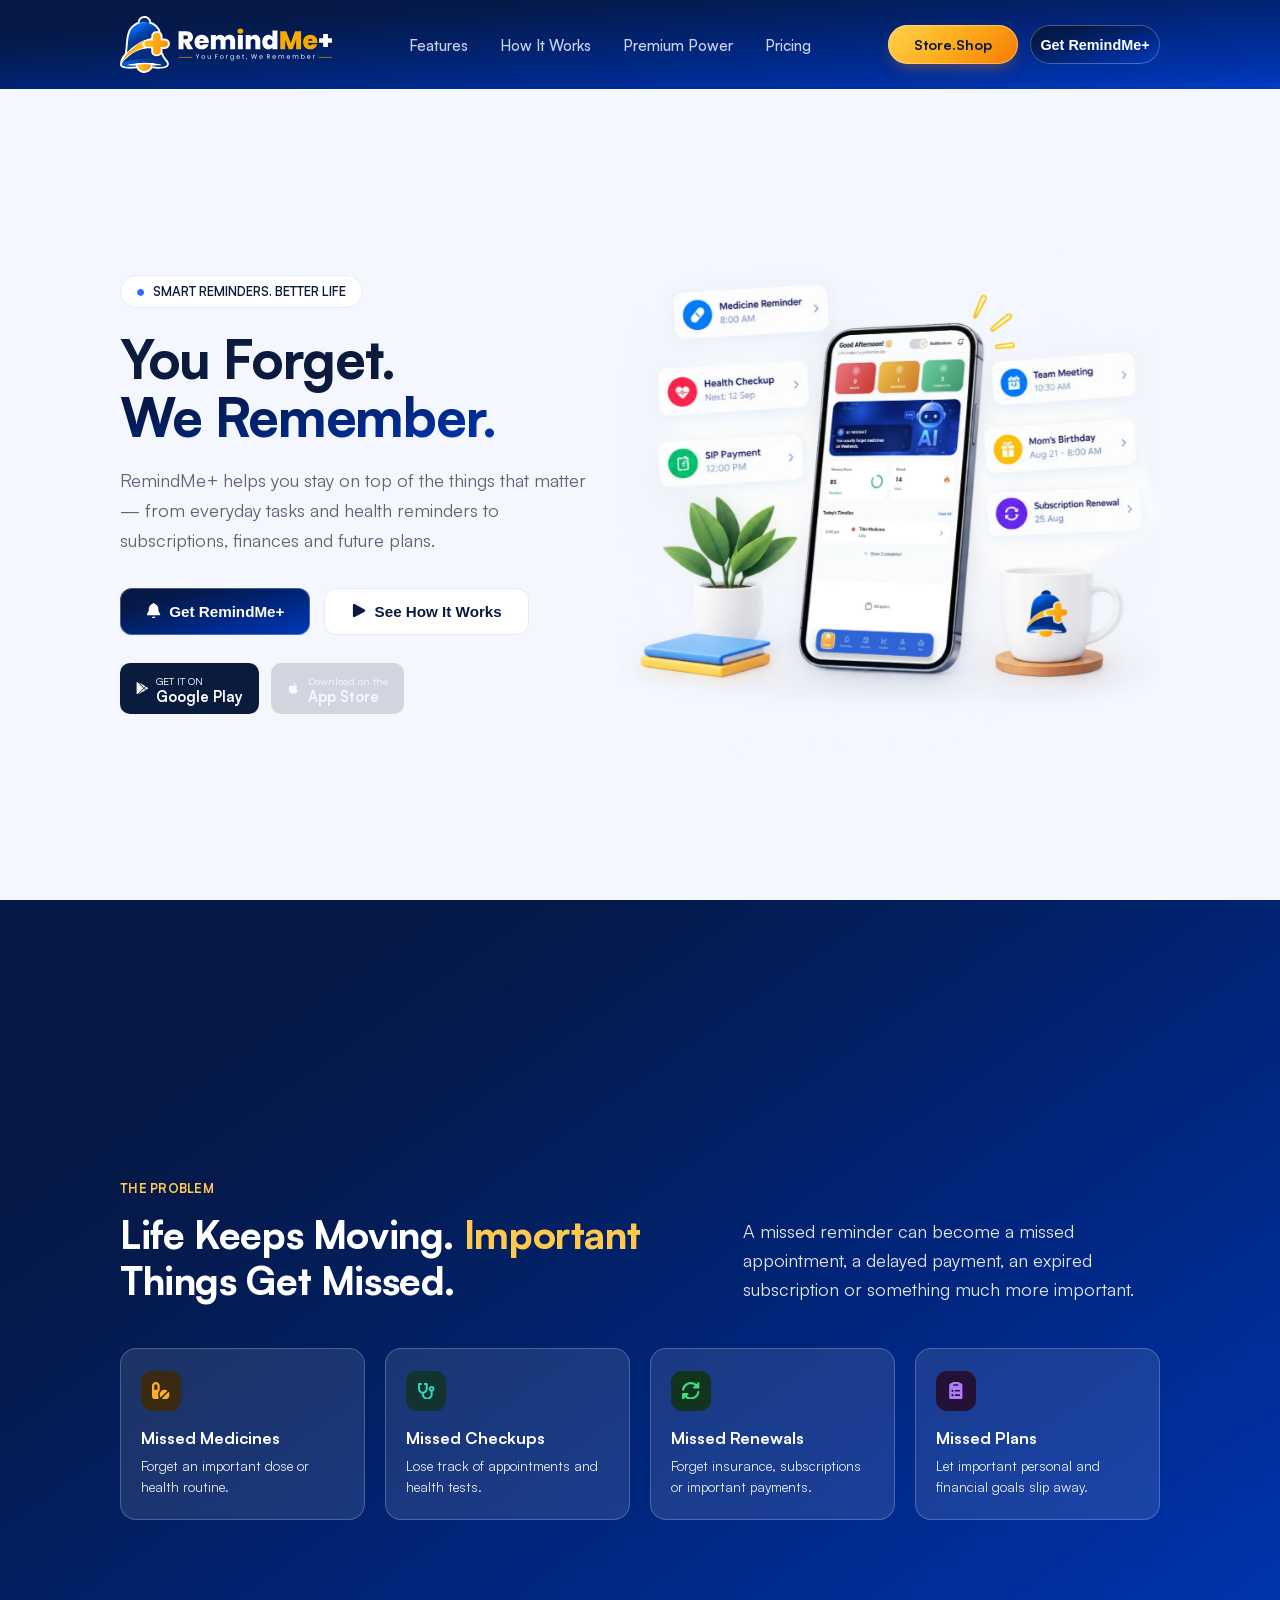
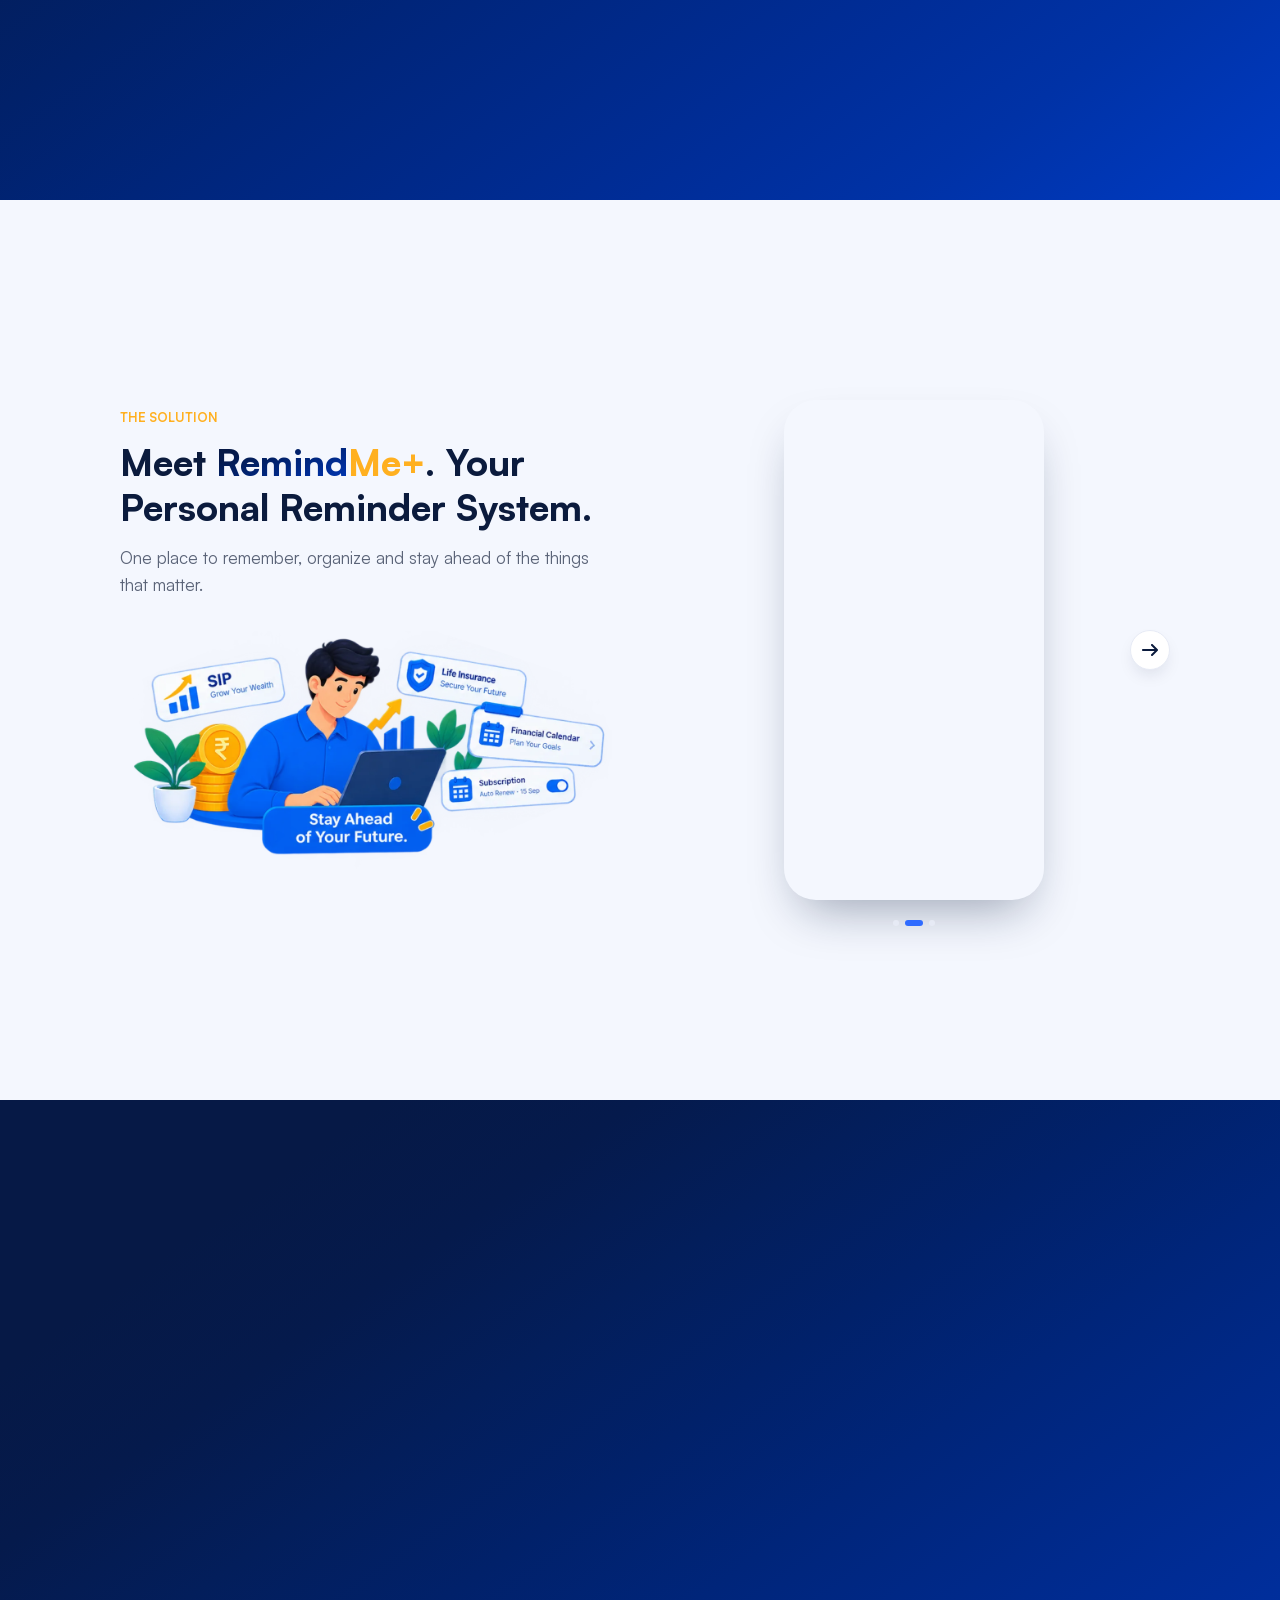
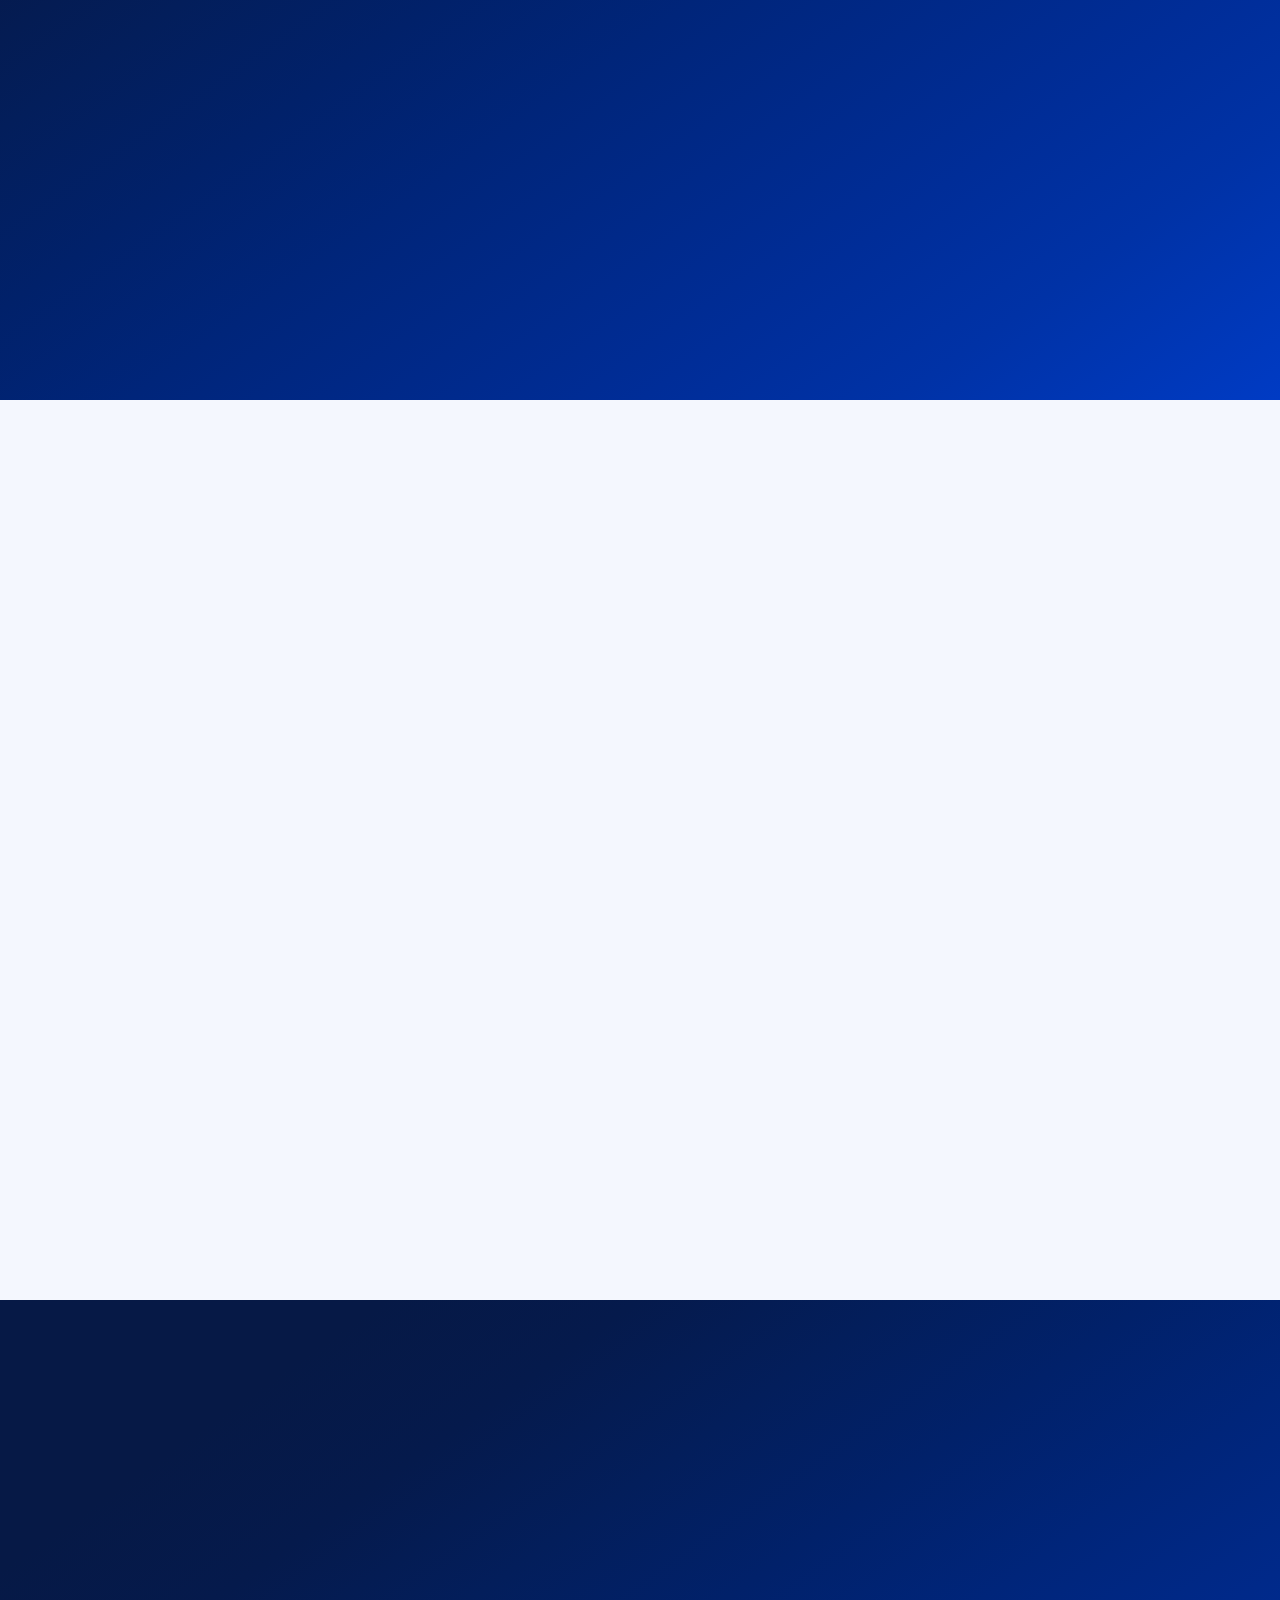
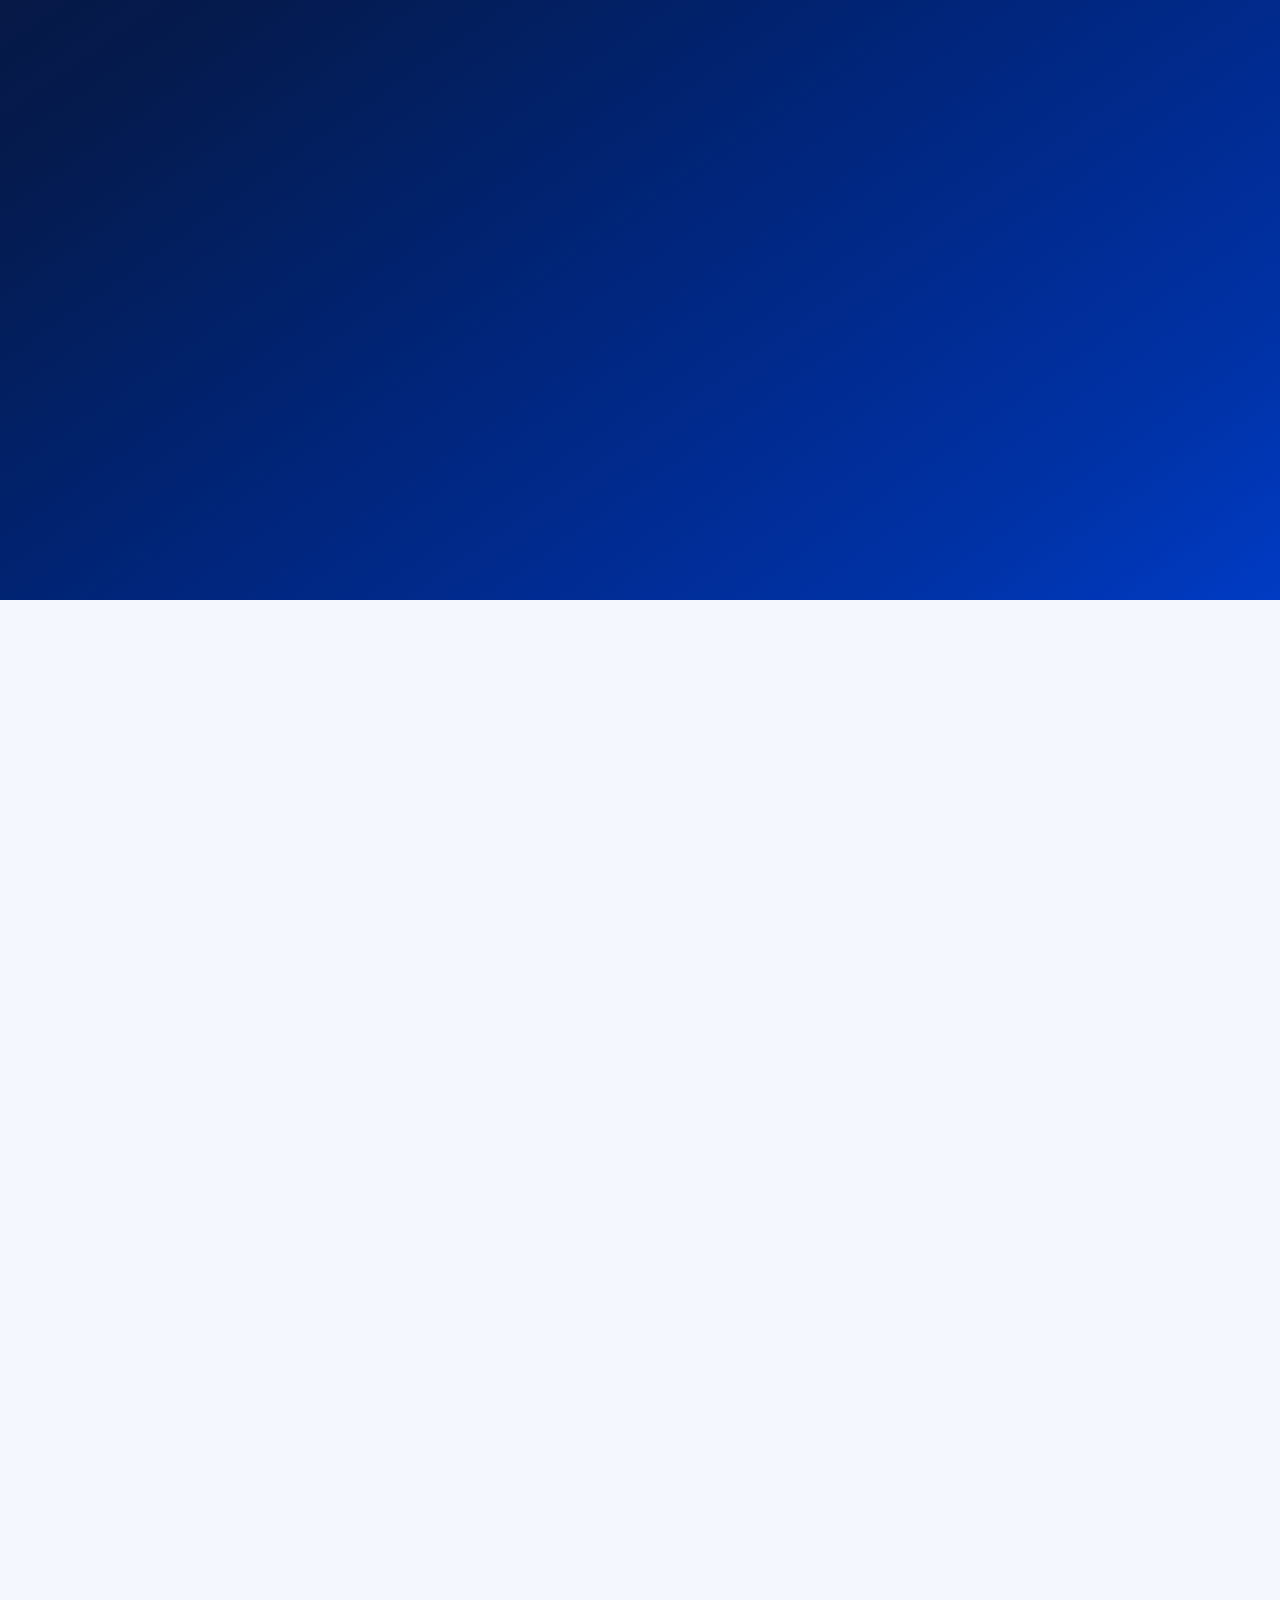
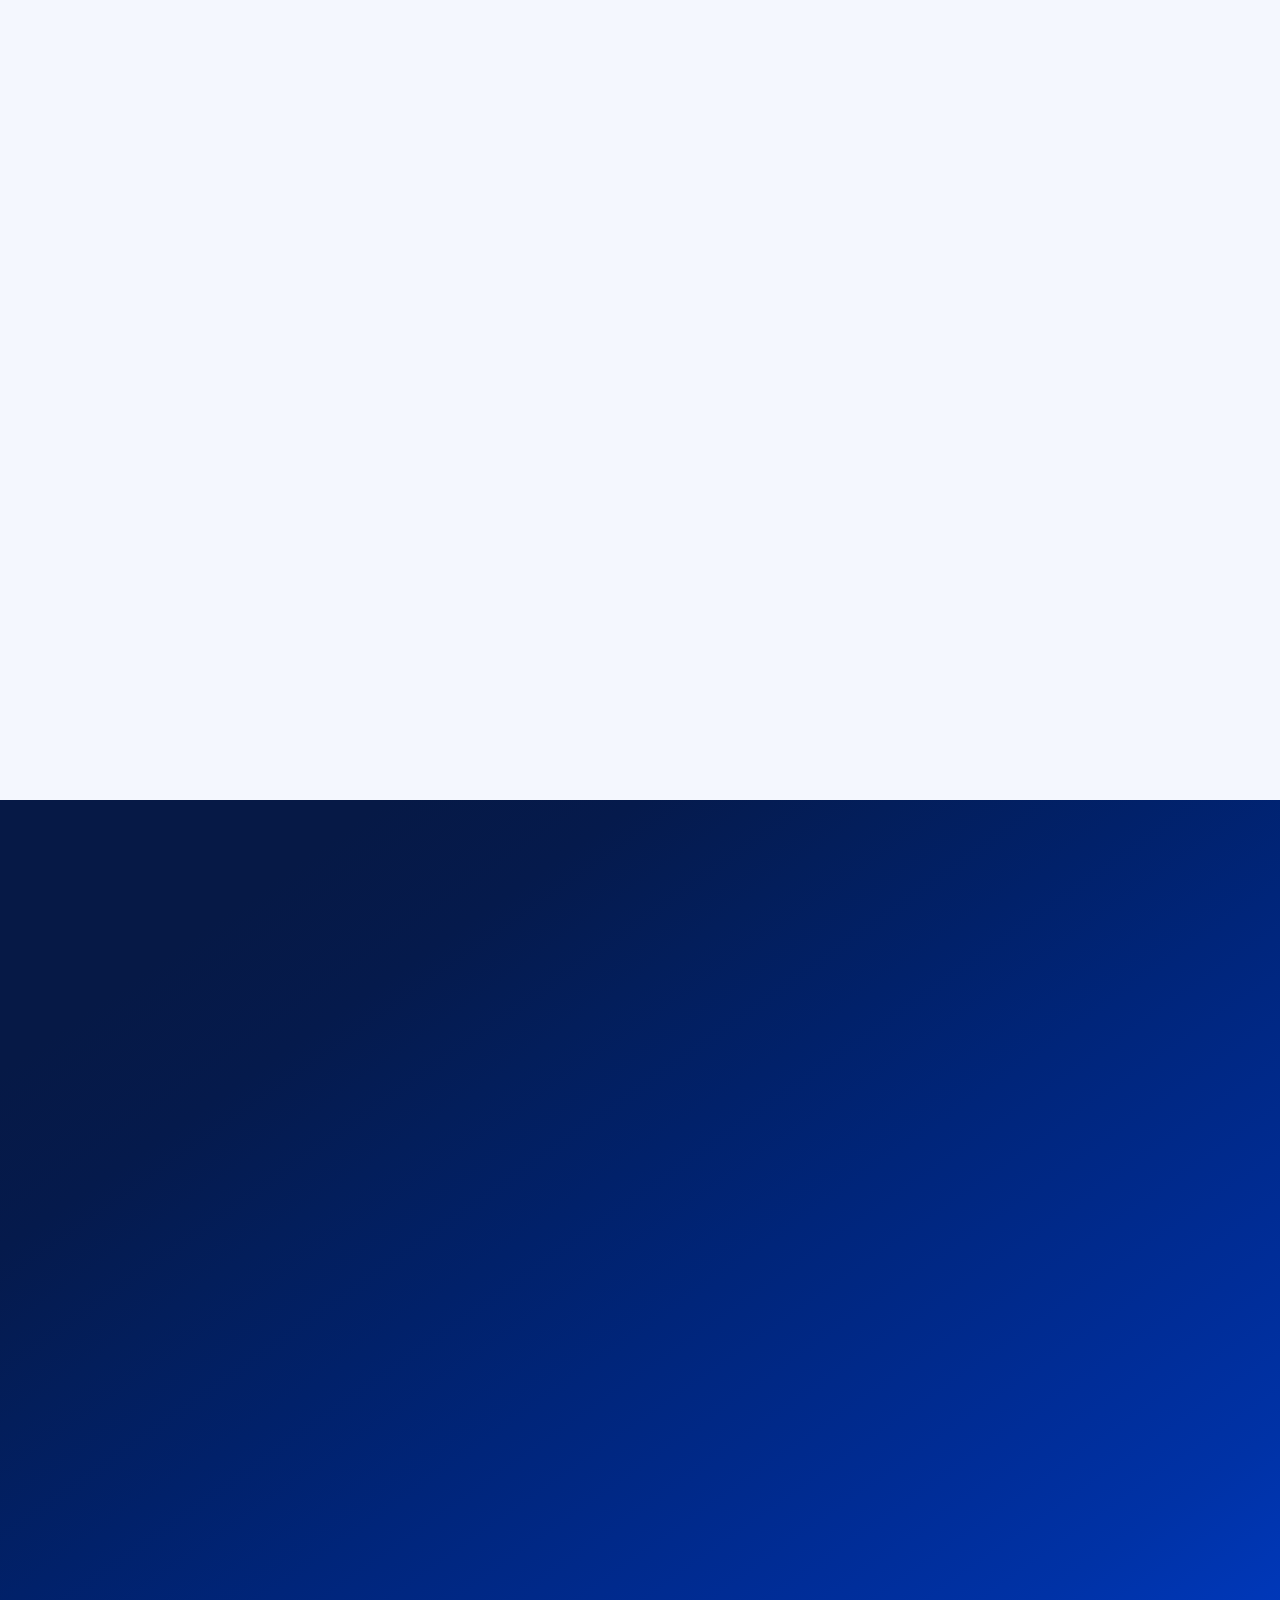
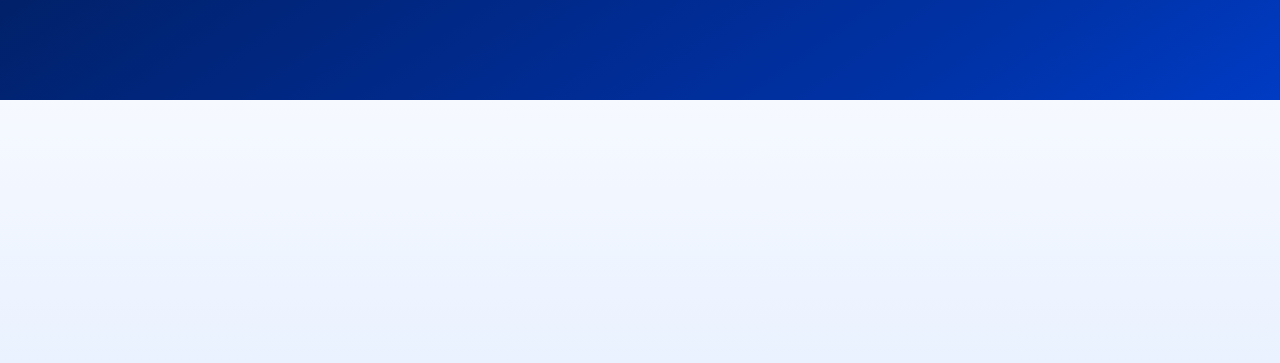
==== commit 160820fe: "Image sizing and Button Colour" ====
--- a/index.html
+++ b/index.html
@@ -850,8 +850,16 @@
   /* ===== NAV BUTTONS: "Store.Shop" (left) + "Get RemindMe+" — same, smaller size ===== */
   .nav-actions{display:flex; align-items:center; gap:12px;}
   .nav-cta{width:130px; height:39px; padding:0;}
-  .nav-cta.nav-shop{background:transparent; box-shadow:inset 0 0 0 1.5px rgba(255,255,255,.7);}
-  .nav-cta.nav-shop:hover{background:rgba(255,255,255,.14); filter:none; box-shadow:inset 0 0 0 1.5px #fff, 0 8px 20px rgba(0,0,0,.25);}
+  /* Store.Shop: orange gradient from the RemindMe+ logo, navy text */
+  .nav-cta.nav-shop{
+    --orange-grad:linear-gradient(135deg,#FFD24D 0%,#FFB020 45%,#F57C00 100%);
+    background:var(--orange-grad); color:var(--navy); font-weight:700;
+    box-shadow:inset 0 0 0 1px rgba(255,255,255,.35), 0 6px 16px -6px rgba(245,124,0,.55);
+  }
+  .nav-cta.nav-shop:hover{
+    background:var(--orange-grad); filter:brightness(1.07);
+    box-shadow:inset 0 0 0 1px rgba(255,255,255,.5), 0 10px 22px -6px rgba(245,124,0,.7);
+  }
   @media (max-width:640px){
     .nav-actions{gap:8px;}
     .nav-cta{width:108px; font-size:.8rem;}
@@ -877,12 +885,14 @@
   .solution,.stayahead,.howitworks,.experience,.premium,.pricing,.final-cta{contain-intrinsic-size:auto 100svh;}
   /* keep the big images inside the screen on desktop-sized windows */
   @media (min-width:981px){
+    /* bigger hero image: wider right column, tighter top/bottom padding, no 640px cap */
+    .hero{grid-template-columns:1fr 1.15fr; gap:32px; padding-top:24px; padding-bottom:24px;}
     .hero-visual-img{
-      width:auto; max-width:min(100%,640px);
-      max-height:calc(100svh - var(--header-h) - 120px); object-fit:contain;
+      width:auto; max-width:100%;
+      max-height:calc(100svh - var(--header-h) - 48px); object-fit:contain;
     }
   }
-  .premium-panel{max-width:max(480px, min(100%, calc((100svh - 340px) * 16 / 9)));}
+  .premium-panel{max-width:max(480px, min(100%, calc((100svh - 220px) * 16 / 9)));}
 
   /* ===== MOBILE (<=480px): header buttons move into the menu, side by side, equal size ===== */
   .mobile-menu-actions{display:none;}
@@ -892,6 +902,29 @@
       display:inline-flex; flex:1 1 0; width:auto; min-width:0; height:44px; padding:0;
       border-bottom:0; color:#fff; font-size:.88rem;
     }
+    .mobile-menu .mobile-menu-actions .nav-shop{color:var(--navy);}
+  }
+
+  /* ===== "Coming soon" toast (Store.Shop) ===== */
+  .toast{
+    position:fixed; left:50%; top:calc(env(safe-area-inset-top,0px) + 96px); z-index:200;
+    transform:translate(-50%,-12px); opacity:0; pointer-events:none;
+    background:var(--brand-blue) var(--brand-grad); color:#fff;
+    padding:12px 24px; border-radius:999px; font-weight:600; font-size:.95rem;
+    box-shadow:inset 0 0 0 1px rgba(255,255,255,.28), 0 14px 30px -10px rgba(0,20,90,.6);
+    transition:opacity .25s ease, transform .25s ease; white-space:nowrap;
+  }
+  .toast.show{opacity:1; transform:translate(-50%,0);}
+  @media (prefers-reduced-motion:reduce){ .toast{transition:none;} }
+
+  /* Premium image: feather the four edges so the pale-blue box melts into the page background */
+  .premium-panel-img{
+    -webkit-mask-image:linear-gradient(to right,transparent 0,#000 32px,#000 calc(100% - 32px),transparent 100%),
+                       linear-gradient(to bottom,transparent 0,#000 7%,#000 93%,transparent 100%);
+    -webkit-mask-composite:source-in;
+    mask-image:linear-gradient(to right,transparent 0,#000 32px,#000 calc(100% - 32px),transparent 100%),
+               linear-gradient(to bottom,transparent 0,#000 7%,#000 93%,transparent 100%);
+    mask-composite:intersect;
   }
 </style>
 </head>
@@ -909,7 +942,7 @@
     </ul>
     <div class="nav-right">
       <div class="nav-actions">
-        <a class="nav-cta nav-shop" href="#" target="_blank" rel="noopener">Store.Shop</a>
+        <a class="nav-cta nav-shop" href="#" role="button">Store.Shop</a>
         <button class="nav-cta" data-scroll="#download">Get RemindMe+</button>
       </div>
       <button class="burger" id="burgerBtn" aria-label="Toggle menu">
@@ -923,7 +956,7 @@
     <a href="#premium">Premium Power</a>
     <a href="#pricing">Pricing</a>
     <div class="mobile-menu-actions">
-      <a class="nav-cta nav-shop" href="#" target="_blank" rel="noopener">Store.Shop</a>
+      <a class="nav-cta nav-shop" href="#" role="button">Store.Shop</a>
       <button class="nav-cta" data-scroll="#download">Get RemindMe+</button>
     </div>
   </div>
@@ -1432,5 +1465,25 @@
   }
 </script>
 
+<div class="toast" id="toast" role="status" aria-live="polite">Store.Shop is coming soon</div>
+
+<script>
+  // Store.Shop: not live yet, so show a "Coming soon" message instead of opening a link
+  (function () {
+    const toast = document.getElementById('toast');
+    let hideTimer = null;
+    document.querySelectorAll('.nav-shop').forEach(btn => {
+      btn.addEventListener('click', e => {
+        e.preventDefault();
+        const m = document.getElementById('mobileMenu');
+        if (m) m.classList.remove('open');
+        toast.classList.add('show');
+        clearTimeout(hideTimer);
+        hideTimer = setTimeout(() => toast.classList.remove('show'), 2200);
+      });
+    });
+  })();
+</script>
+
 </body>
 </html>
